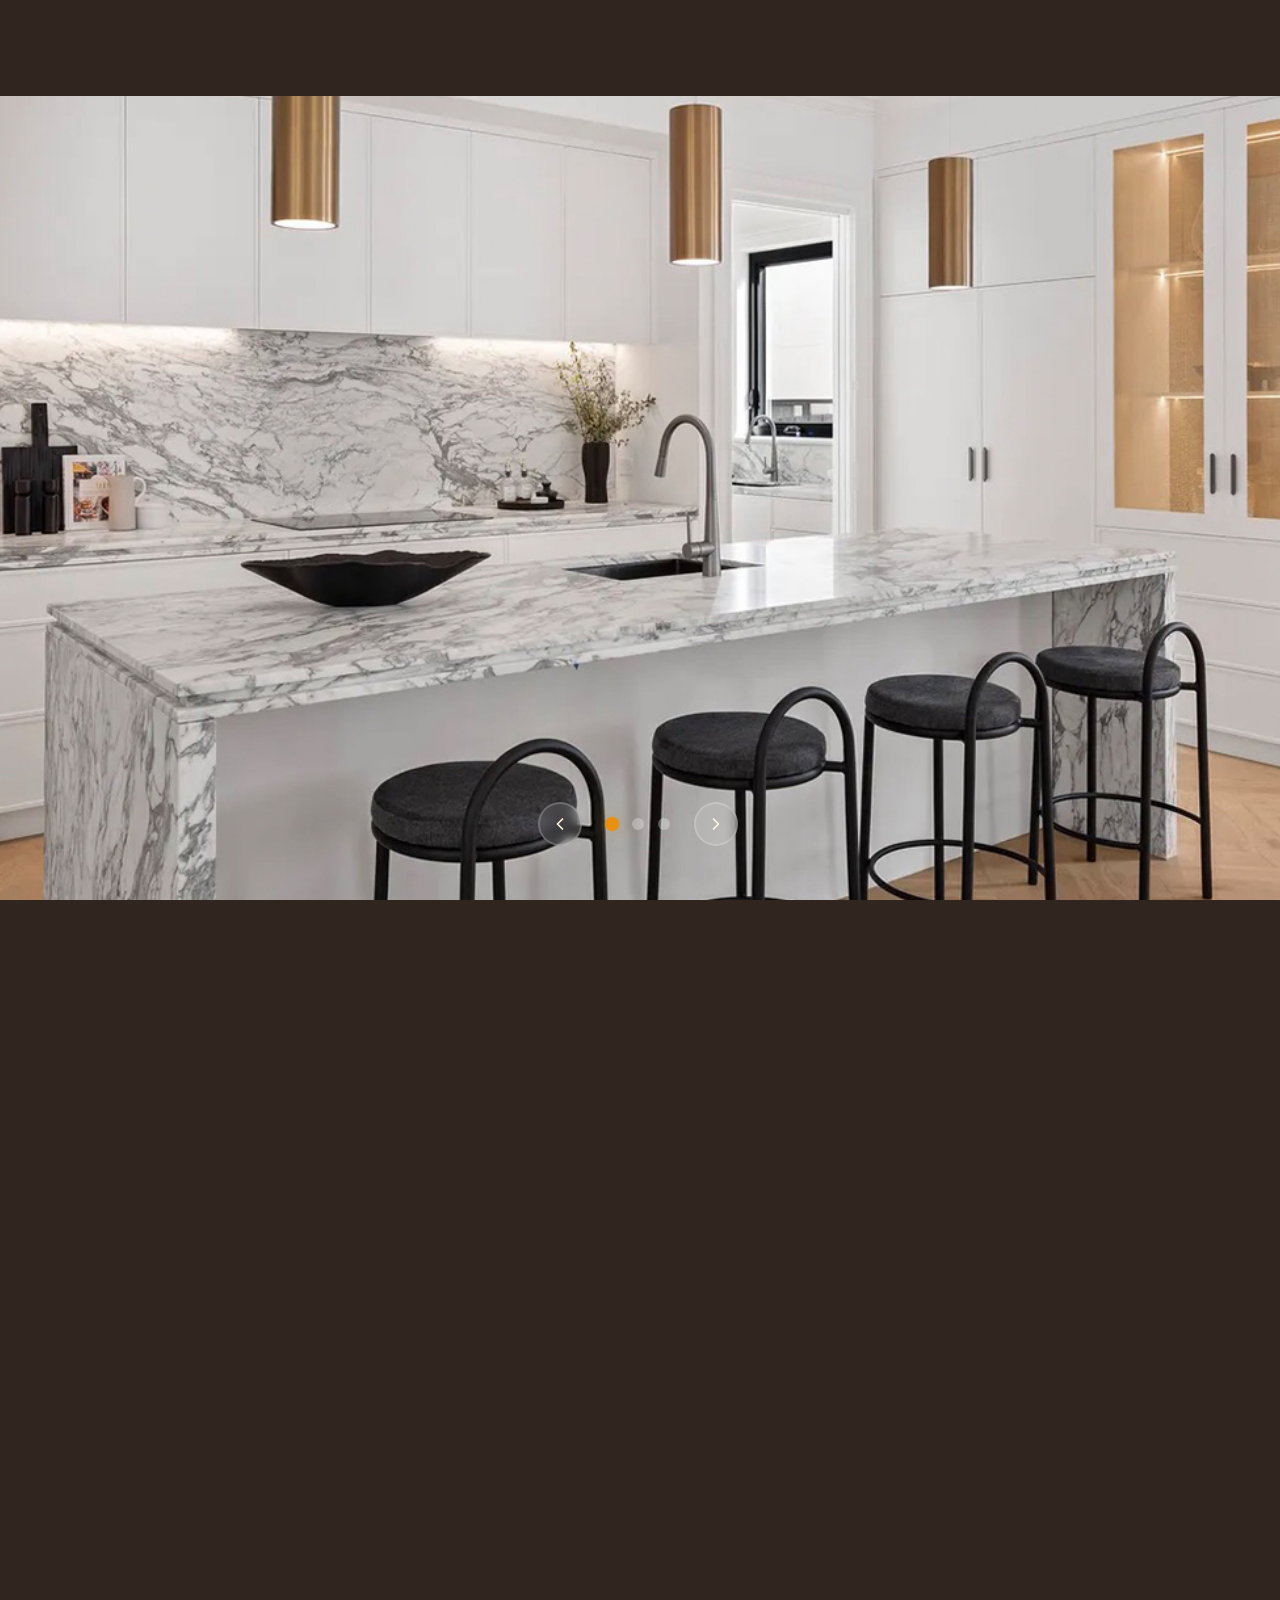
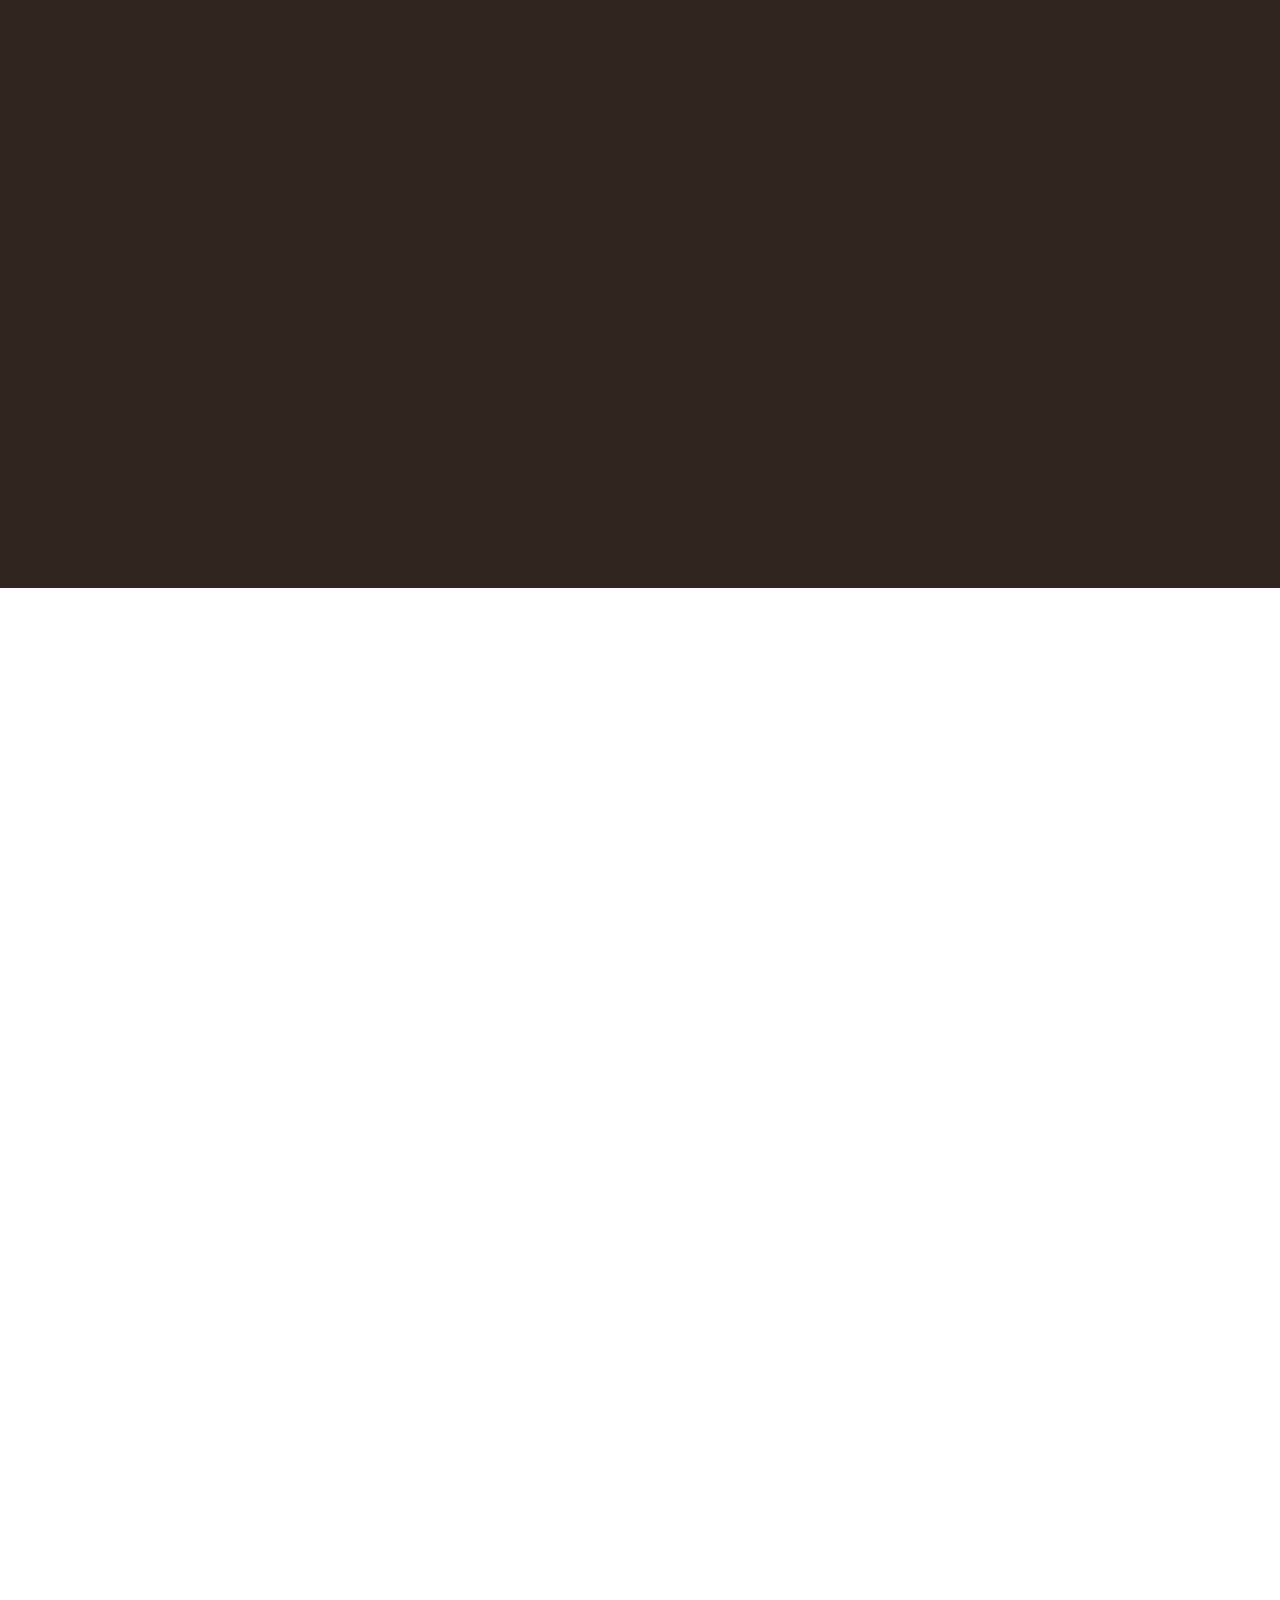
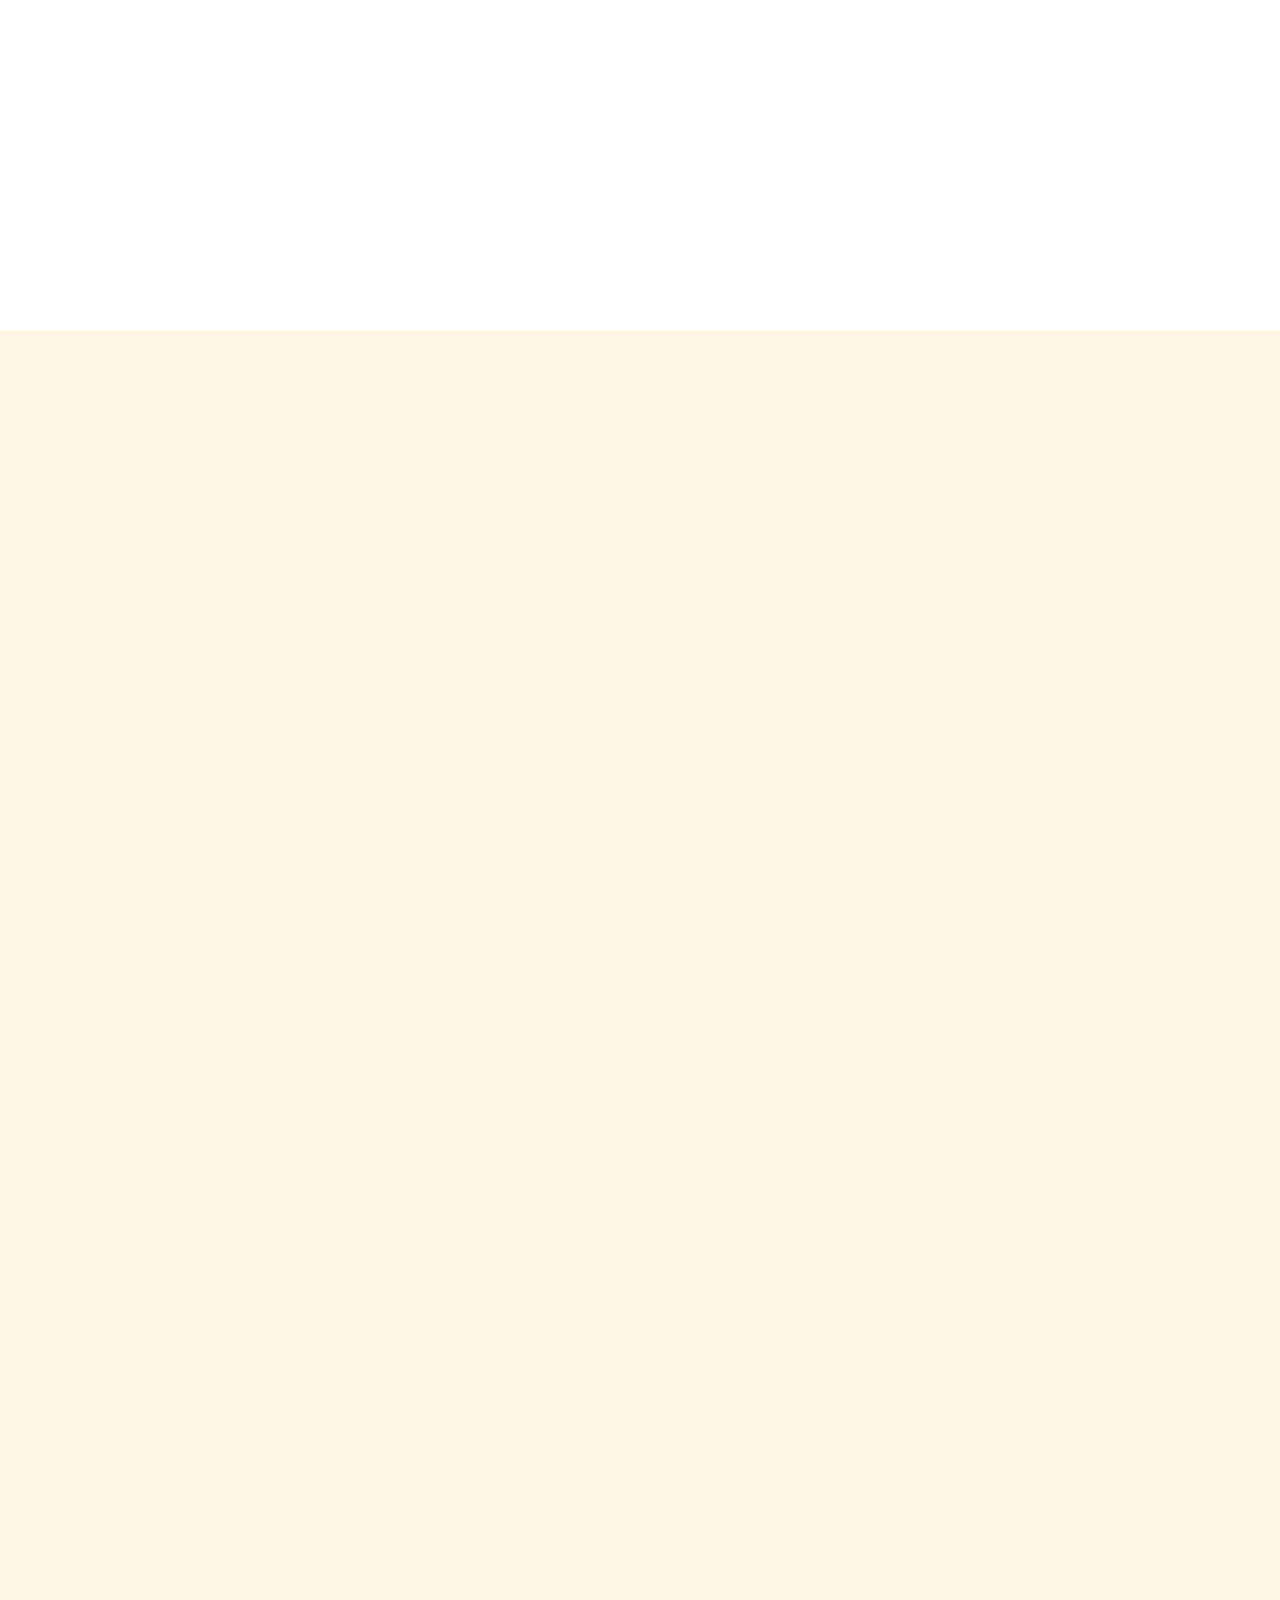
==== index.html @ 23b1eca1 "update" ====
<!DOCTYPE html>
<html lang="en" class="no-js" >
<head>

    <!--- basic page needs
    ================================================== -->
    <meta charset="utf-8">
    <meta name="viewport" content="width=device-width, initial-scale=1">
    <title>Monica</title>

    <script>
        document.documentElement.classList.remove('no-js');
        document.documentElement.classList.add('js');
    </script>

    <!-- CSS
    ================================================== -->
    <link rel="stylesheet" href="css/vendor.css">
    <link rel="stylesheet" href="css/styles.css">

    <!-- favicons
    ================================================== -->
    <link rel="apple-touch-icon" sizes="180x180" href="apple-touch-icon.png">
    <link rel="icon" type="image/png" sizes="32x32" href="favicon-32x32.png">
    <link rel="icon" type="image/png" sizes="16x16" href="favicon-16x16.png">
    <link rel="manifest" href="site.webmanifest">

</head>


<body id="top">

    
    <!-- preloader
    ================================================== -->
    <div id="preloader">
        <div id="loader" class="dots-fade">
            <div></div>
            <div></div>
            <div></div>
        </div>
    </div>


    <!-- page wrap
    ================================================== -->
    <div id="page" class="s-pagewrap ss-home">


        <!-- # site header 
        ================================================== -->
        <header class="s-header">

            <div class="row s-header__inner width-sixteen-col">

                <div class="s-header__block">
                    <div class="s-header__logo">
                        <a class="logo" href="index.html">
                            <img src="images/icons/imags.jpg" alt="Homepage">
                        </a>
                    </div>

                    <a class="s-header__menu-toggle" href="#0"><span>Menu</span></a>
                </div> <!-- end s-header__block -->

                <nav class="s-header__nav">
    
                    <ul class="s-header__menu-links">
                        <li><a href="about.html">WHAT WE DO</a></li>
                        <li><a href="services.html">OUR PROCESS</a></li>
                        <li><a href="blog.html">PROJECTS</a></li>
                        <li><a href="contact.html">ABOUT US</a></li>
                        <li><a href="contact.html">FAQ</a></li>
                        <li><a href="contact.html">CONTACT</a></li>
                    </ul> <!-- s-header__menu-links -->

                    <div class="s-header__contact">
                        <a href="contact.html" class="btn btn--primary s-header__contact-btn">Contact Now</a>                        
                    </div> <!-- s-header__contact -->
    
                </nav> <!-- end s-header__nav -->

            </div> <!-- end s-header__inner -->

        </header> <!-- end s-header -->


        <!-- # site main content
        ================================================== -->
        <section id="content" class="s-content">
<!-- intro - Hero Slider with Background Images
----------------------------------------------- -->
<section id="intro" class="s-intro">

    <div class="hero-slider">

        <!-- Slide 1 -->
        <div class="hero-slide active" style="background-image: url('images/intro-bg.jpg');">
            <div class="hero-slide__overlay"></div>
            <div class="row s-intro__content width-sixteen-col">
                <div class="column lg-12 s-intro__content-inner grid-block">
                    
                    <div class="s-intro__content-text" style="margin-top: 200px;">
                        <div class="s-intro__content-pretitle text-pretitle">Hello, I'm Monica</div>
                        <h1 class="s-intro__content-title" style="margin-top: 0px;color:white">
                            I create marketing <br>
                            strategies for your <br>
                            business that get <br>
                            results.
                        </h1>
                        <div class="s-intro__content-buttons">
                            <a href="#about" class="btn btn--primary smoothscroll">Learn More</a>
                            <a href="contact.html" class="btn btn--stroke">Let's Talk</a>
                        </div>
                    </div> <!-- s-intro__content-text -->

                    <div class="s-intro__scroll-down">
                        <a href="#about" class="smoothscroll">
                            <div class="scroll-icon">
                                <svg xmlns="http://www.w3.org/2000/svg" viewBox="0 0 24 24" width="36" height="36" fill="none" stroke="#ea9010" stroke-width="1" stroke-linecap="round" stroke-linejoin="round"><polyline points="7 13 12 18 17 13"></polyline><line x1="12" y1="18" x2="12" y2="6"></line></svg>
                            </div>
                            <span>Scroll for more</span>
                        </a>
                    </div> <!-- s-intro__scroll-down -->
                    
                </div> <!-- s-intro__content-inner -->
            </div> <!-- s-intro__content -->
        </div> <!-- end hero-slide -->

        <!-- Slide 2 -->
        <div class="hero-slide" style="background-image: url('images/intro-bg-2.jpg');">
            <div class="hero-slide__overlay"></div>
            <div class="row s-intro__content width-sixteen-col">
                <div class="column lg-12 s-intro__content-inner grid-block">
                    
                    <div class="s-intro__content-text" style="margin-top: 200px;">
                        <div class="s-intro__content-pretitle text-pretitle">Digital Marketing</div>
                        <h1 class="s-intro__content-title" style="margin-top: 0px;margin-top: 0px;color:white" >
                            Grow your brand <br>
                            with data-driven <br>
                            marketing <br>
                            strategies.
                        </h1>
                        <div class="s-intro__content-buttons">
                            <a href="services.html" class="btn btn--primary">Our Services</a>
                            <a href="contact.html" class="btn btn--stroke">Get Started</a>
                        </div>
                    </div> <!-- s-intro__content-text -->

                    <div class="s-intro__scroll-down">
                        <a href="#about" class="smoothscroll">
                            <div class="scroll-icon">
                                <svg xmlns="http://www.w3.org/2000/svg" viewBox="0 0 24 24" width="36" height="36" fill="none" stroke="#ea9010" stroke-width="1" stroke-linecap="round" stroke-linejoin="round"><polyline points="7 13 12 18 17 13"></polyline><line x1="12" y1="18" x2="12" y2="6"></line></svg>
                            </div>
                            <span>Scroll for more</span>
                        </a>
                    </div> <!-- s-intro__scroll-down -->
                    
                </div> <!-- s-intro__content-inner -->
            </div> <!-- s-intro__content -->
        </div> <!-- end hero-slide -->

        <!-- Slide 3 -->
        <div class="hero-slide" style="background-image: url('images/intro-bg-3.jpg');">
            <div class="hero-slide__overlay"></div>
            <div class="row s-intro__content width-sixteen-col">
                <div class="column lg-12 s-intro__content-inner grid-block">
                    
                    <div class="s-intro__content-text" style="margin-top: 200px;">
                        <div class="s-intro__content-pretitle text-pretitle" >Content Strategy</div>
                        <h1 class="s-intro__content-title" style="margin-top: 0px;margin-top: 0px;color:white" >
                            Create engaging <br>
                            content that <br>
                            converts and <br>
                            inspires action.
                        </h1>
                        <div class="s-intro__content-buttons">
                            <a href="blog.html" class="btn btn--primary">View Blog</a>
                            <a href="contact.html" class="btn btn--stroke">Contact Me</a>
                        </div>
                    </div> <!-- s-intro__content-text -->

                    <div class="s-intro__scroll-down">
                        <a href="#about" class="smoothscroll">
                            <div class="scroll-icon">
                                <svg xmlns="http://www.w3.org/2000/svg" viewBox="0 0 24 24" width="36" height="36" fill="none" stroke="#ea9010" stroke-width="1" stroke-linecap="round" stroke-linejoin="round"><polyline points="7 13 12 18 17 13"></polyline><line x1="12" y1="18" x2="12" y2="6"></line></svg>
                            </div>
                            <span>Scroll for more</span>
                        </a>
                    </div> <!-- s-intro__scroll-down -->
                    
                </div> <!-- s-intro__content-inner -->
            </div> <!-- s-intro__content -->
        </div> <!-- end hero-slide -->

        <!-- Slider Navigation -->
        <div class="hero-slider__nav">
            <button class="hero-slider__prev" aria-label="Previous slide">
                <svg xmlns="http://www.w3.org/2000/svg" viewBox="0 0 24 24" width="24" height="24" fill="none" stroke="currentColor" stroke-width="2" stroke-linecap="round" stroke-linejoin="round"><polyline points="15 18 9 12 15 6"></polyline></svg>
            </button>
            <div class="hero-slider__dots"></div>
            <button class="hero-slider__next" aria-label="Next slide">
                <svg xmlns="http://www.w3.org/2000/svg" viewBox="0 0 24 24" width="24" height="24" fill="none" stroke="currentColor" stroke-width="2" stroke-linecap="round" stroke-linejoin="round"><polyline points="9 18 15 12 9 6"></polyline></svg>
            </button>
        </div>

    </div> <!-- end hero-slider -->

</section> <!-- end s-intro -->
            <!-- about
            ----------------------------------------------- -->
            <section id="about" class="s-about target-section">

                <div class="row s-about__content width-sixteen-col">
                    <div class="column grid-block grid-section-split">

                        <img src="images/geometric_shape.svg" alt="" class="s-about__content-imgbg">

                        <div class="section-header grid-section-split__header">
                            <div class="text-pretitle">About</div>                           
                            <h2 class="text-display-title">
                            An inspiring headline about yourself.
                            </h2>                           
                        </div> <!-- end section-header -->

                        <div class="s-about__content-main grid-section-split__primary">
                            <p class="attention-getter">
                            Lorem ipsum dolor sit amet consectetur adipisicing elit. 
                            Repellendus iste ipsam quod repellat. Hic tempora ullam aperiam 
                            ipsum optio magni vel inventore voluptatibus nisi maiores laboriosam 
                            fuga iure, velit eligendi ab vero minima? Quae ducimus ab dignissimos 
                            iure, eos consequatur est deleniti cum id aliquid neque.
                            </p>

                            <p class="attention-getter">
                            Autem tenetur commodi maiores. Lorem ipsum dolor sit, amet consectetur adipisicing elit.  
                            Est eligendi fugit, facilis velit reiciendis iure laudantium. Praesentium repellat 
                            corrupti dolor sit sint obcaecati. Modi aut quo molestiae a explicabo maiores necessitatibus 
                            nemo repellendus architecto? Corrupti numquam ullam nostrum, eveniet at doloribus blanditiis 
                            aliquid a est porro aspernatur pariatur culpa soluta nesciunt odio quasi maxime debitis illum.
                            </p>

                            <p class="attention-getter">
                            Lorem ipsum dolor sit amet consectetur adipisicing elit. 
                            Repellendus iste ipsam quod repellat. Hic tempora ullam aperiam 
                            ipsum optio magni vel inventore voluptatibus nisi maiores laboriosam 
                            fuga iure, velit eligendi ab vero minima? Quae ducimus ab dignissimos 
                            iure, eos consequatur est deleniti cum id aliquid neque.
                            </p>
                        </div> <!-- end s-about__content-main -->

                        <div class="s-about__content-btn grid-section-split__bottom">
                            <a href="about.html" class="btn btn--stroke u-fullwidth">More About Me</a>

                            <ul class="s-about__social social-list">
                                <li>
                                    <a href="#0">
                                        <svg xmlns="http://www.w3.org/2000/svg" width="24" height="24" viewBox="0 0 24 24" style="fill:rgba(0, 0, 0, 1);transform:;-ms-filter:"><path d="M20,3H4C3.447,3,3,3.448,3,4v16c0,0.552,0.447,1,1,1h8.615v-6.96h-2.338v-2.725h2.338v-2c0-2.325,1.42-3.592,3.5-3.592 c0.699-0.002,1.399,0.034,2.095,0.107v2.42h-1.435c-1.128,0-1.348,0.538-1.348,1.325v1.735h2.697l-0.35,2.725h-2.348V21H20 c0.553,0,1-0.448,1-1V4C21,3.448,20.553,3,20,3z"></path></svg>
                                        <span class="u-screen-reader-text">Facebook</span>
                                    </a>
                                </li>
                                <li>
                                    <a href="#0">
                                        <svg xmlns="http://www.w3.org/2000/svg" width="24" height="24" viewBox="0 0 24 24" style="fill:rgba(0, 0, 0, 1);transform:;-ms-filter:"><path d="M19.633,7.997c0.013,0.175,0.013,0.349,0.013,0.523c0,5.325-4.053,11.461-11.46,11.461c-2.282,0-4.402-0.661-6.186-1.809 c0.324,0.037,0.636,0.05,0.973,0.05c1.883,0,3.616-0.636,5.001-1.721c-1.771-0.037-3.255-1.197-3.767-2.793 c0.249,0.037,0.499,0.062,0.761,0.062c0.361,0,0.724-0.05,1.061-0.137c-1.847-0.374-3.23-1.995-3.23-3.953v-0.05 c0.537,0.299,1.16,0.486,1.82,0.511C3.534,9.419,2.823,8.184,2.823,6.787c0-0.748,0.199-1.434,0.548-2.032 c1.983,2.443,4.964,4.04,8.306,4.215c-0.062-0.3-0.1-0.611-0.1-0.923c0-2.22,1.796-4.028,4.028-4.028 c1.16,0,2.207,0.486,2.943,1.272c0.91-0.175,1.782-0.512,2.556-0.973c-0.299,0.935-0.936,1.721-1.771,2.22 c0.811-0.088,1.597-0.312,2.319-0.624C21.104,6.712,20.419,7.423,19.633,7.997z"></path></svg>
                                        <span class="u-screen-reader-text">Twitter</span>
                                    </a>
                                </li>
                                <li>
                                    <a href="#0">
                                        <svg xmlns="http://www.w3.org/2000/svg" width="24" height="24" viewBox="0 0 24 24" style="fill:rgba(0, 0, 0, 1);transform:;-ms-filter:"><path d="M11.999,7.377c-2.554,0-4.623,2.07-4.623,4.623c0,2.554,2.069,4.624,4.623,4.624c2.552,0,4.623-2.07,4.623-4.624 C16.622,9.447,14.551,7.377,11.999,7.377L11.999,7.377z M11.999,15.004c-1.659,0-3.004-1.345-3.004-3.003 c0-1.659,1.345-3.003,3.004-3.003s3.002,1.344,3.002,3.003C15.001,13.659,13.658,15.004,11.999,15.004L11.999,15.004z"></path><circle cx="16.806" cy="7.207" r="1.078"></circle><path d="M20.533,6.111c-0.469-1.209-1.424-2.165-2.633-2.632c-0.699-0.263-1.438-0.404-2.186-0.42 c-0.963-0.042-1.268-0.054-3.71-0.054s-2.755,0-3.71,0.054C7.548,3.074,6.809,3.215,6.11,3.479C4.9,3.946,3.945,4.902,3.477,6.111 c-0.263,0.7-0.404,1.438-0.419,2.186c-0.043,0.962-0.056,1.267-0.056,3.71c0,2.442,0,2.753,0.056,3.71 c0.015,0.748,0.156,1.486,0.419,2.187c0.469,1.208,1.424,2.164,2.634,2.632c0.696,0.272,1.435,0.426,2.185,0.45 c0.963,0.042,1.268,0.055,3.71,0.055s2.755,0,3.71-0.055c0.747-0.015,1.486-0.157,2.186-0.419c1.209-0.469,2.164-1.424,2.633-2.633 c0.263-0.7,0.404-1.438,0.419-2.186c0.043-0.962,0.056-1.267,0.056-3.71s0-2.753-0.056-3.71C20.941,7.57,20.801,6.819,20.533,6.111z M19.315,15.643c-0.007,0.576-0.111,1.147-0.311,1.688c-0.305,0.787-0.926,1.409-1.712,1.711c-0.535,0.199-1.099,0.303-1.67,0.311 c-0.95,0.044-1.218,0.055-3.654,0.055c-2.438,0-2.687,0-3.655-0.055c-0.569-0.007-1.135-0.112-1.669-0.311 c-0.789-0.301-1.414-0.923-1.719-1.711c-0.196-0.534-0.302-1.099-0.311-1.669c-0.043-0.95-0.053-1.218-0.053-3.654 c0-2.437,0-2.686,0.053-3.655c0.007-0.576,0.111-1.146,0.311-1.687c0.305-0.789,0.93-1.41,1.719-1.712 c0.534-0.198,1.1-0.303,1.669-0.311c0.951-0.043,1.218-0.055,3.655-0.055c2.437,0,2.687,0,3.654,0.055 c0.571,0.007,1.135,0.112,1.67,0.311c0.786,0.303,1.407,0.925,1.712,1.712c0.196,0.534,0.302,1.099,0.311,1.669 c0.043,0.951,0.054,1.218,0.054,3.655c0,2.436,0,2.698-0.043,3.654H19.315z"></path></svg>
                                        <span class="u-screen-reader-text">Instagram</span>
                                    </a>
                                </li>
                                <li>
                                    <a href="#0">
                                        <svg xmlns="http://www.w3.org/2000/svg" width="24" height="24" viewBox="0 0 24 24" style="fill: rgba(0, 0, 0, 1);transform: ;msFilter:;"><path d="M20.66 6.98a9.932 9.932 0 0 0-3.641-3.64C15.486 2.447 13.813 2 12 2s-3.486.447-5.02 1.34c-1.533.893-2.747 2.107-3.64 3.64S2 10.187 2 12s.446 3.487 1.34 5.02a9.924 9.924 0 0 0 3.641 3.64C8.514 21.553 10.187 22 12 22s3.486-.447 5.02-1.34a9.932 9.932 0 0 0 3.641-3.64C21.554 15.487 22 13.813 22 12s-.446-3.487-1.34-5.02zM12 3.66c2 0 3.772.64 5.32 1.919-.92 1.174-2.286 2.14-4.1 2.9-1.002-1.813-2.088-3.327-3.261-4.54A7.715 7.715 0 0 1 12 3.66zM5.51 6.8a8.116 8.116 0 0 1 2.711-2.22c1.212 1.201 2.325 2.7 3.34 4.5-2 .6-4.114.9-6.341.9-.573 0-1.006-.013-1.3-.04A8.549 8.549 0 0 1 5.51 6.8zM3.66 12c0-.054.003-.12.01-.2.007-.08.01-.146.01-.2.254.014.641.02 1.161.02 2.666 0 5.146-.367 7.439-1.1.187.373.381.793.58 1.26-1.32.293-2.674 1.006-4.061 2.14S6.4 16.247 5.76 17.5c-1.4-1.587-2.1-3.42-2.1-5.5zM12 20.34c-1.894 0-3.594-.587-5.101-1.759.601-1.187 1.524-2.322 2.771-3.401 1.246-1.08 2.483-1.753 3.71-2.02a29.441 29.441 0 0 1 1.56 6.62 8.166 8.166 0 0 1-2.94.56zm7.08-3.96a8.351 8.351 0 0 1-2.58 2.621c-.24-2.08-.7-4.107-1.379-6.081.932-.066 1.765-.1 2.5-.1.799 0 1.686.034 2.659.1a8.098 8.098 0 0 1-1.2 3.46zm-1.24-5c-1.16 0-2.233.047-3.22.14a27.053 27.053 0 0 0-.68-1.62c2.066-.906 3.532-2.006 4.399-3.3 1.2 1.414 1.854 3.027 1.96 4.84-.812-.04-1.632-.06-2.459-.06z"></path></svg>
                                        <span class="u-screen-reader-text">Dribbble</span>
                                    </a>
                                </li>
                            </ul> <!-- end s-footer__social -->
                        </div> <!-- end s-about__content-btn -->
                    
                    </div> <!-- content-inner -->
                </div>
                
            </section> <!-- end s-about -->

            <!-- expertise
            ----------------------------------------------- -->
            <section id="expertise" class="s-expertise">

                <div class="row s-expertise__content width-sixteen-col">
                    <div class="column xl-12 grid-block grid-section-split">

                        <div class="section-header grid-section-split__header">
                            <div class="text-pretitle">Expertise</div>                           
                            <h2 class="text-display-title">
                            My key areas of expertise.
                            </h2>     
                            
                            <p class="lead">
                            Lorem ipsum dolor sit amet consectetur adipisicing elit. Laborum suscipit debitis quam dignissimos veritatis atque pariatur magnam obcaecati fugit reprehenderit vel numquam facere esse est deserunt, perferendis commodi voluptatem similique.
                            </p>
                        </div> <!-- end section-header -->

                        <div class="s-expertise__content-main grid-section-split__primary">

                            <div class="grid-list-items list-items show-ctr">
                                <div class="grid-list-items__item list-items__item">
                                    <div class="grid-list-items__title list-items__item-header">
                                        <h3 class="list-items__item-title">Digital Marketing</h3>
                                    </div>
                                    <div class="grid-list-items__text list-items__item-text">
                                        <p>
                                        Quibusdam quis autem voluptatibus earum vel ex error ea magni. Rerum quam quos. Aut asperiores 
                                        sit mollitia. Rem neque et voluptatem eos quia sed eligendi et. Eaque velit eligendi ut 
                                        magnam. Cumque ducimus laborum doloribus facere maxime vel earum quidem enim suscipit.
                                        </p>
                                    </div>
                                </div> <!-- list-item -->
                                <div class="grid-list-items__item list-items__item">
                                    <div class="grid-list-items__title list-items__item-header">
                                        <h3 class="list-items__item-title">Project Management</h3>
                                    </div>
                                    <div class="grid-list-items__text list-items__item-text">
                                        <p>
                                        Rerum quam quos. Quibusdam quis autem voluptatibus earum vel ex error ea magni. Aut asperiores 
                                        sit mollitia. Rem neque et voluptatem eos quia sed eligendi et. Eaque velit eligendi ut 
                                        magnam. Cumque ducimus laborum doloribus facere maxime vel earum quidem enim suscipit.
                                        </p>
                                    </div>
                                </div> <!-- list-expertise__item -->
                                <div class="grid-list-items__item list-items__item">
                                    <div class="grid-list-items__title list-items__item-header">
                                        <h3 class="list-items__item-title">Content Marketing</h3>
                                    </div>
                                    <div class="grid-list-items__text list-items__item-text">
                                        <p>
                                        Eaque velit eligend. iQuibusdam quis autem voluptatibus earum vel ex error ea magni. 
                                        Rerum quam quos. Aut asperiores sit mollitia. Rem neque et voluptatem eos quia sed eligendi et. 
                                        Eaque velit eligendi ut magnam. Cumque ducimus laborum doloribus facere maxime vel earum quidem enim suscipit.
                                        </p>
                                    </div>
                                </div> <!-- list-expertise__item -->
                                <div class="grid-list-items__item list-items__item">
                                    <div class="grid-list-items__title list-items__item-header">
                                        <h3 class="list-items__item-title">Research & Discovery</h3>
                                    </div>
                                    <div class="grid-list-items__text list-items__item-text">
                                        <p>
                                        Quibusdam quis autem voluptatibus earum vel ex error ea magni. Rerum quam quos. Aut asperiores 
                                        sit mollitia. Rem neque et voluptatem eos quia sed eligendi et. Eaque velit eligendi ut 
                                        magnam. Cumque ducimus laborum doloribus facere maxime vel earum quidem enim suscipit.
                                        </p>
                                    </div>
                                </div> <!-- list-expertise__item -->

                            </div> <!-- grid-list-items -->
                        </div> <!-- end s-expertise__content-main -->

                        <div class="s-expertise__content-btn grid-section-split__bottom">
                            <a href="services.html" class="btn btn--stroke u-fullwidth">View All Services</a>
                        </div> <!-- end s-about__content-btn -->

                    </div> <!-- end grid-block-->
                </div> <!-- end s-expertise__content -->

            </section> <!-- end s-expertise -->

            <!-- clients
            ----------------------------------------------- -->
            <section id="clients" class="s-clients">          

                <div class="row s-clients__content-block width-sixteen-col">
                    <div class="column xl-12 grid-block grid-section-split">
                    
                        <div class="section-header grid-section-split__header">
                            <div class="text-pretitle">Clients</div>                           
                            <h2 class="text-display-title">
                            I have had the privilege of working with these incredible brands.
                            </h2>       
                        </div> <!-- end section-header -->
                    
                        <div class="grid-section-split__primary">
                            <p class="lead">
                            Quibusdam quis autem voluptatibus earum vel ex error ea. Lorem ipsum dolor sit amet consectetur 
                            adipisicing elit. Laborum suscipit debitis quam dignissimos veritatis atque pariatur magnam 
                            obcaecati fugit reprehenderit vel numquam facere esse est deserunt, perferendis commodi voluptatem similique.
                            </p>   

                            <p>
                            Lorem ipsum dolor sit amet consectetur adipisicing elit. Porro, numquam molestiae vel quaerat quas 
                            facilis voluptates rerum aspernatur quam voluptatem ea, vitae illo, omnis minus vero minima maiores 
                            quia nihil incidunt provident debitis ab qui quasi. Iure unde numquam in nulla praesentium nesciunt 
                            dolore exercitationem, odit expedita minima quisquam ullam ex. Aut perferendis vel consectetur modi esse.
                            Temporibus reprehenderit alias magni atque repellat aspernatur voluptates, accusantium pariatur libero ad 
                            nesciunt illum labore facere. Earum iure consequatur cumque omnis maiores optio.
                            </p>
                        </div> <!-- end grid-section-split__primary -->
                    
                    </div> <!-- end column -->
                </div> <!-- end row -->

                <div class="row s-clients__content-block width-sixteen-col">
                    <div class="column xl-12">
                    
                        <div class="clients-list">                            
                            <div class="clients-list__item">
                                <a href="#0">
                                    <img src="images/clients/flash.svg" alt="">
                                </a>
                            </div>
                            <div class="clients-list__item">
                                <a href="#0">
                                    <img src="images/clients/rise.svg" alt="">
                                </a>
                            </div>
                            <div class="clients-list__item">
                                <a href="#0">
                                    <img src="images/clients/cactus.svg" alt="">
                                </a>
                            </div>
                            <div class="clients-list__item">
                                <a href="#0">
                                    <img src="images/clients/pinpoint.svg" alt="">
                                </a>
                            </div>
                            <div class="clients-list__item">
                                <a href="#0">
                                    <img src="images/clients/proline.svg" alt="">
                                </a>
                            </div>
                            <div class="clients-list__item">
                                <a href="#0">
                                    <img src="images/clients/vision.svg" alt="">
                                </a>
                            </div>
                            <div class="column clients-list__item">
                                <a href="#0">
                                    <img src="images/clients/volume.svg" alt="">
                                </a>
                            </div>
                            <div class="column clients-list__item">
                                <a href="#0">
                                    <img src="images/clients/hitech.svg" alt="">
                                </a>
                            </div><div class="clients-list__item">
                                <a href="#0">
                                    <img src="images/clients/terra.svg" alt="">
                                </a>
                            </div>
                            <div class="clients-list__item">
                                <a href="#0">
                                    <img src="images/clients/chain.svg" alt="">
                                </a>
                            </div>
                        </div> <!-- end clients-list -->

                    </div> <!-- end column -->
                </div> <!-- end row -->
                                
                <div class="row s-clients__content-block width-sixteen-col">
                    <div class="column xl-12 testimonials">
                    
                        <div class="swiper-container testimonials__slider home-slider">

                            <div class="swiper-wrapper">
                                <div class="testimonials__slide swiper-slide">
                                    <p>
                                    Molestiae incidunt consequatur quis ipsa autem nam sit enim magni. Voluptas tempore rem. 
                                    Explicabo a quaerat sint autem dolore ducimus ut consequatur neque. Nisi dolores quaerat fuga rem nihil nostrum.
                                    Laudantium quia consequatur molestias.
                                    </p>
                                    <div class="testimonials__author">
                                        <img src="images/avatars/user-01.jpg" alt="Author image" class="testimonials__avatar">
                                        <cite class="testimonials__cite">
                                            <strong>John Rockefeller</strong>
                                            <span>Standard Oil Co.</span>
                                        </cite>
                                    </div>
                                </div>
                                <div class="testimonials__slide swiper-slide">
                                    <p>
                                    Nisi dolores quaerat fuga rem nihil nostrum. Molestiae incidunt consequatur quis ipsa autem nam sit enim magni. 
                                    Voluptas tempore rem. Laudantium quia consequatur molestias.
                                    Explicabo a quaerat sint autem dolore ducimus ut consequatur neque.
                                    </p>
                                    <div class="testimonials__author">
                                        <img src="images/avatars/user-04.jpg" alt="Author image" class="testimonials__avatar">
                                        <cite class="testimonials__cite">
                                            <strong>Andrew Carnegie</strong>
                                            <span>Carnegie Steel Co.</span>
                                        </cite>
                                    </div>
                                </div>
                                <div class="testimonials__slide swiper-slide">
                                    <p>
                                    Voluptas tempore rem. Molestiae incidunt consequatur quis ipsa autem nam sit enim magni.  
                                    Explicabo a quaerat sint autem dolore ducimus ut consequatur neque. 
                                    Nisi dolores quaerat fuga rem nihil nostrum. Laudantium quia consequatur molestias.
                                    </p>
                                    <div class="testimonials__author">
                                        <img src="images/avatars/user-06.jpg" alt="Author image" class="testimonials__avatar">
                                        <cite class="testimonials__cite">
                                            <strong>Henry Ford</strong>
                                            <span>Ford Motor Co.</span>
                                        </cite>
                                    </div>
                                </div>
                                <div class="testimonials__slide swiper-slide">
                                    <p>
                                    Molestiae incidunt consequatur quis ipsa autem nam sit enim magni. Voluptas tempore rem. 
                                    Explicabo a quaerat sint autem dolore ducimus ut consequatur neque. Nisi dolores quaerat fuga rem nihil nostrum.
                                    Laudantium quia consequatur molestias.
                                    </p>
                                    <div class="testimonials__author">
                                        <img src="images/avatars/user-02.jpg" alt="Author image" class="testimonials__avatar">
                                        <cite class="testimonials__cite">
                                            <strong>John Morgan</strong>
                                            <span>JP Morgan & Co.</span>
                                        </cite>
                                    </div>
                                </div> 
                            </div> <!-- end swiper-wrapper --> 

                            <div class="swiper-pagination"></div>

                        </div> <!--end testimonials__slider -->                    
                    
                    </div> <!-- end column -->
                </div> <!-- end row -->


            </section> <!-- end s-clients -->            

        </section> <!-- s-content-->

        <!-- # cta
        ================================================== -->
        <section id="cta" class="s-cta">

            <div class="row row-x-center text-center">
                <div class="column xl-8 lg-12">

                    <div class="s-cta__content">
                        <h2 class="text-display-title">
                        Get started with a consultation today.
                        </h2>
                        <p class="lead">
                        Lorem ipsum dolor sit, amet consectetur adipisicing elit. Quis rem, esse doloribus sint eaque at debitis enim vitae minus expedita ratione dignissimos sit nostrum optio sequi. Ipsa at beatae quam.
                        </p>

                        <a href="contact.html" class="btn btn--primary">Contact Now</a>
                    </div>

                </div>
            </div>

        </section> <!-- end s-cta -->

        <!-- # journal
        ================================================== -->
        <section id="journal" class="s-journal">

            <div class="row s-journal__content width-sixteen-col">
                <div class="column xl-12 grid-block">

                    <div class="grid-full section-header text-center">
                        <div class="text-pretitle">Recent Articles</div>                           
                        <h2 class="text-display-title">
                        Latest articles from my blog.
                        </h2>  
                    </div> <!-- end section-header --> 

                    <div class="grid-full s-journal__content-main grid-list-items">

                        <div class="grid-list-items__item blog-card">
                            <div class="blog-card__header">
                                <div class="blog-card__cat-links">
                                    <a href="https://www.dreamhost.com/r.cgi?287326">Sponsored</a>
                                </div>
                                <h3 class="blog-card__title"><a href="https://www.dreamhost.com/r.cgi?287326">Need Web Hosting for Your Websites?</a></h3>
                            </div>
                            <div class="blog-card__text">
                                <p>
                                Need hosting for your website? We would highly recommend <a href="https://www.dreamhost.com/r.cgi?287326">DreamHost</a>.
                                Enjoy 100% in-house support, guaranteed performance and uptime, 1-click installs, and a super-intuitive control 
                                panel to make managing your websites and projects easy. <a href="https://www.dreamhost.com/r.cgi?287326">Sign up</a> now to get started.
                                </p>
                            </div>
                        </div> <!-- end blog-card -->
                        <div class="grid-list-items__item blog-card">
                            <div class="blog-card__header">
                                <div class="blog-card__cat-links">
                                    <a href="blog.html">Productivity</a>
                                </div>
                                <h3 class="blog-card__title"><a href="single.html">5 Marketing Productivity Apps for Your Team</a></h3>
                            </div>
                            <div class="blog-card__text">
                                <p>
                                Rerum quam quos. Quibusdam quis autem voluptatibus earum vel ex error ea magni. Aut asperiores 
                                sit mollitia. Rem neque et voluptatem eos quia sed eligendi et. Eaque velit eligendi ut 
                                magnam. Cumque ducimus laborum doloribus facere maxime vel earum quidem enim suscipit.
                                </p>
                            </div>
                        </div> <!-- end blog-card -->
                        <div class="grid-list-items__item blog-card">
                            <div class="blog-card__header">
                                <div class="blog-card__cat-links">
                                    <a href="blog.html">SEO</a>
                                </div>
                                <h3 class="blog-card__title"><a href="single.html">7 SEO Factors to Consider for Better Website Ranking</a></h3>
                            </div>
                            <div class="blog-card__text">
                                <p>
                                Quibusdam quis autem voluptatibus earum vel ex error ea magni. Rerum quam quos. Aut asperiores 
                                sit mollitia. Rem neque et voluptatem eos quia sed eligendi et. Eaque velit eligendi ut 
                                magnam. Cumque ducimus laborum doloribus facere maxime vel earum quidem enim suscipit.
                                </p>
                            </div>
                        </div> <!-- end blog card -->
                        <div class="grid-list-items__item blog-card">
                            <div class="blog-card__header">
                                <div class="blog-card__cat-links">
                                    <a href="blog.html">Productivity</a>
                                </div>
                                <h3 class="blog-card__title"><a href="single.html">5 Effective Web Design Principles</a></h3>
                            </div>
                            <div class="blog-card__text">
                                <p>
                                Lorem ipsum dolor sit amet consectetur, adipisicing elit. Rerum ullam et laborum aperiam. 
                                Dignissimos quae voluptatibus ullam esse sapiente fugiat, rerum labore cupiditate obcaecati 
                                dolore necessitatibus id magni rem officia dolor nam sit laudantium. Quo eaque eveniet quibusdam unde. 
                                </p>
                            </div>
                        </div> <!-- end blog-card -->

                    </div> <!-- end grid-list-items -->

                </div> <!-- end grid-block-->
            </div> <!-- end s-journal__content -->

        </section> <!-- end s-journal -->


        <!-- # footer 
        ================================================== -->
        <footer class="s-footer">
            <div class="row s-footer__content">
                <div class="column xl-6 lg-6 md-12 s-footer__block s-footer__about">                    
                    <h3>About Monica</h3>
                    <p>
                    Lorem ipsum dolor sit amet consectetur adipisicing elit. Voluptas illum quasi facere libero, 
                    fugiat laboriosam possimus reprehenderit eveniet vero voluptatum fugit ad quis veritatis suscipit beatae 
                    incidunt perferendis tempore earum hic repellendus quisquam recusandae ipsa id esse. Nobis, aut deleniti.
                    Lorem ipsum dolor sit amet consectetur, adipisicing elit. Facere ratione dignissimos.
                    </p>               
                </div>                
                <div class="column xl-3 lg-6 md-12 s-footer__block s-footer__site-links">
                    <h3>Site Links</h3>
                    <ul class="link-list">
                        <li><a href="index.html">Home</a></li>
                        <li><a href="services.html">Services</a></li>
                        <li><a href="blog.html">Journal</a></li>
                        <li><a href="about.html">About</a></li>
                        <li><a href="contact.html">Contact</a></li>
                        <li><a href="https://www.dreamhost.com/r.cgi?287326">DreamHost</a></li>
                    </ul>
                </div>
                <div class="column xl-3 lg-6 md-12 tab-12 s-footer__block s-footer__newsletter">
                    <h3>Newsletter</h3>

                    <p>
                    Lorem ipsum dolor sit amet consectetur, adipisicing elit. Facere ratione dignissimos.
                    </p>

                    <div class="subscribe-form">
                        <form id="mc-form" class="mc-form">
                            <input type="email" name="EMAIL" id="mce-EMAIL" class="u-fullwidth text-center" placeholder="Your Email Address" title="The domain portion of the email address is invalid (the portion after the @)." pattern="^([^\x00-\x20\x22\x28\x29\x2c\x2e\x3a-\x3c\x3e\x40\x5b-\x5d\x7f-\xff]+|\x22([^\x0d\x22\x5c\x80-\xff]|\x5c[\x00-\x7f])*\x22)(\x2e([^\x00-\x20\x22\x28\x29\x2c\x2e\x3a-\x3c\x3e\x40\x5b-\x5d\x7f-\xff]+|\x22([^\x0d\x22\x5c\x80-\xff]|\x5c[\x00-\x7f])*\x22))*\x40([^\x00-\x20\x22\x28\x29\x2c\x2e\x3a-\x3c\x3e\x40\x5b-\x5d\x7f-\xff]+|\x5b([^\x0d\x5b-\x5d\x80-\xff]|\x5c[\x00-\x7f])*\x5d)(\x2e([^\x00-\x20\x22\x28\x29\x2c\x2e\x3a-\x3c\x3e\x40\x5b-\x5d\x7f-\xff]+|\x5b([^\x0d\x5b-\x5d\x80-\xff]|\x5c[\x00-\x7f])*\x5d))*(\.\w{2,})+$" required>
                            <input type="submit" name="subscribe" value="Subscribe" class="btn btn--primary btn--small u-fullwidth">
                            <!-- <div style="position: absolute; left: -5000px;" aria-hidden="true"><input type="text" name="b_cdb7b577e41181934ed6a6a44_9a91cfe7b3" tabindex="-1" value=""></div> -->
                            <div class="mc-status"></div>
                        </form>
                    </div>
                </div>
            </div>    
            
            <div class="row s-footer__bottom">
                <div class="column xl-6 lg-12">
                    <ul class="s-footer__social social-list">
                        <li>
                            <a href="#0">
                                <svg xmlns="http://www.w3.org/2000/svg" width="24" height="24" viewBox="0 0 24 24" style="fill:rgba(0, 0, 0, 1);transform:;-ms-filter:"><path d="M20,3H4C3.447,3,3,3.448,3,4v16c0,0.552,0.447,1,1,1h8.615v-6.96h-2.338v-2.725h2.338v-2c0-2.325,1.42-3.592,3.5-3.592 c0.699-0.002,1.399,0.034,2.095,0.107v2.42h-1.435c-1.128,0-1.348,0.538-1.348,1.325v1.735h2.697l-0.35,2.725h-2.348V21H20 c0.553,0,1-0.448,1-1V4C21,3.448,20.553,3,20,3z"></path></svg>
                                <span class="u-screen-reader-text">Facebook</span>
                            </a>
                        </li>
                        <li>
                            <a href="#0">
                                <svg xmlns="http://www.w3.org/2000/svg" width="24" height="24" viewBox="0 0 24 24" style="fill:rgba(0, 0, 0, 1);transform:;-ms-filter:"><path d="M19.633,7.997c0.013,0.175,0.013,0.349,0.013,0.523c0,5.325-4.053,11.461-11.46,11.461c-2.282,0-4.402-0.661-6.186-1.809 c0.324,0.037,0.636,0.05,0.973,0.05c1.883,0,3.616-0.636,5.001-1.721c-1.771-0.037-3.255-1.197-3.767-2.793 c0.249,0.037,0.499,0.062,0.761,0.062c0.361,0,0.724-0.05,1.061-0.137c-1.847-0.374-3.23-1.995-3.23-3.953v-0.05 c0.537,0.299,1.16,0.486,1.82,0.511C3.534,9.419,2.823,8.184,2.823,6.787c0-0.748,0.199-1.434,0.548-2.032 c1.983,2.443,4.964,4.04,8.306,4.215c-0.062-0.3-0.1-0.611-0.1-0.923c0-2.22,1.796-4.028,4.028-4.028 c1.16,0,2.207,0.486,2.943,1.272c0.91-0.175,1.782-0.512,2.556-0.973c-0.299,0.935-0.936,1.721-1.771,2.22 c0.811-0.088,1.597-0.312,2.319-0.624C21.104,6.712,20.419,7.423,19.633,7.997z"></path></svg>
                                <span class="u-screen-reader-text">Twitter</span>
                            </a>
                        </li>
                        <li>
                            <a href="#0">
                                <svg xmlns="http://www.w3.org/2000/svg" width="24" height="24" viewBox="0 0 24 24" style="fill:rgba(0, 0, 0, 1);transform:;-ms-filter:"><path d="M11.999,7.377c-2.554,0-4.623,2.07-4.623,4.623c0,2.554,2.069,4.624,4.623,4.624c2.552,0,4.623-2.07,4.623-4.624 C16.622,9.447,14.551,7.377,11.999,7.377L11.999,7.377z M11.999,15.004c-1.659,0-3.004-1.345-3.004-3.003 c0-1.659,1.345-3.003,3.004-3.003s3.002,1.344,3.002,3.003C15.001,13.659,13.658,15.004,11.999,15.004L11.999,15.004z"></path><circle cx="16.806" cy="7.207" r="1.078"></circle><path d="M20.533,6.111c-0.469-1.209-1.424-2.165-2.633-2.632c-0.699-0.263-1.438-0.404-2.186-0.42 c-0.963-0.042-1.268-0.054-3.71-0.054s-2.755,0-3.71,0.054C7.548,3.074,6.809,3.215,6.11,3.479C4.9,3.946,3.945,4.902,3.477,6.111 c-0.263,0.7-0.404,1.438-0.419,2.186c-0.043,0.962-0.056,1.267-0.056,3.71c0,2.442,0,2.753,0.056,3.71 c0.015,0.748,0.156,1.486,0.419,2.187c0.469,1.208,1.424,2.164,2.634,2.632c0.696,0.272,1.435,0.426,2.185,0.45 c0.963,0.042,1.268,0.055,3.71,0.055s2.755,0,3.71-0.055c0.747-0.015,1.486-0.157,2.186-0.419c1.209-0.469,2.164-1.424,2.633-2.633 c0.263-0.7,0.404-1.438,0.419-2.186c0.043-0.962,0.056-1.267,0.056-3.71s0-2.753-0.056-3.71C20.941,7.57,20.801,6.819,20.533,6.111z M19.315,15.643c-0.007,0.576-0.111,1.147-0.311,1.688c-0.305,0.787-0.926,1.409-1.712,1.711c-0.535,0.199-1.099,0.303-1.67,0.311 c-0.95,0.044-1.218,0.055-3.654,0.055c-2.438,0-2.687,0-3.655-0.055c-0.569-0.007-1.135-0.112-1.669-0.311 c-0.789-0.301-1.414-0.923-1.719-1.711c-0.196-0.534-0.302-1.099-0.311-1.669c-0.043-0.95-0.053-1.218-0.053-3.654 c0-2.437,0-2.686,0.053-3.655c0.007-0.576,0.111-1.146,0.311-1.687c0.305-0.789,0.93-1.41,1.719-1.712 c0.534-0.198,1.1-0.303,1.669-0.311c0.951-0.043,1.218-0.055,3.655-0.055c2.437,0,2.687,0,3.654,0.055 c0.571,0.007,1.135,0.112,1.67,0.311c0.786,0.303,1.407,0.925,1.712,1.712c0.196,0.534,0.302,1.099,0.311,1.669 c0.043,0.951,0.054,1.218,0.054,3.655c0,2.436,0,2.698-0.043,3.654H19.315z"></path></svg>
                                <span class="u-screen-reader-text">Instagram</span>
                            </a>
                        </li>
                        <li>
                            <a href="#0">
                                <svg xmlns="http://www.w3.org/2000/svg" width="24" height="24" viewBox="0 0 24 24" style="fill: rgba(0, 0, 0, 1);transform: ;msFilter:;"><path d="M20.66 6.98a9.932 9.932 0 0 0-3.641-3.64C15.486 2.447 13.813 2 12 2s-3.486.447-5.02 1.34c-1.533.893-2.747 2.107-3.64 3.64S2 10.187 2 12s.446 3.487 1.34 5.02a9.924 9.924 0 0 0 3.641 3.64C8.514 21.553 10.187 22 12 22s3.486-.447 5.02-1.34a9.932 9.932 0 0 0 3.641-3.64C21.554 15.487 22 13.813 22 12s-.446-3.487-1.34-5.02zM12 3.66c2 0 3.772.64 5.32 1.919-.92 1.174-2.286 2.14-4.1 2.9-1.002-1.813-2.088-3.327-3.261-4.54A7.715 7.715 0 0 1 12 3.66zM5.51 6.8a8.116 8.116 0 0 1 2.711-2.22c1.212 1.201 2.325 2.7 3.34 4.5-2 .6-4.114.9-6.341.9-.573 0-1.006-.013-1.3-.04A8.549 8.549 0 0 1 5.51 6.8zM3.66 12c0-.054.003-.12.01-.2.007-.08.01-.146.01-.2.254.014.641.02 1.161.02 2.666 0 5.146-.367 7.439-1.1.187.373.381.793.58 1.26-1.32.293-2.674 1.006-4.061 2.14S6.4 16.247 5.76 17.5c-1.4-1.587-2.1-3.42-2.1-5.5zM12 20.34c-1.894 0-3.594-.587-5.101-1.759.601-1.187 1.524-2.322 2.771-3.401 1.246-1.08 2.483-1.753 3.71-2.02a29.441 29.441 0 0 1 1.56 6.62 8.166 8.166 0 0 1-2.94.56zm7.08-3.96a8.351 8.351 0 0 1-2.58 2.621c-.24-2.08-.7-4.107-1.379-6.081.932-.066 1.765-.1 2.5-.1.799 0 1.686.034 2.659.1a8.098 8.098 0 0 1-1.2 3.46zm-1.24-5c-1.16 0-2.233.047-3.22.14a27.053 27.053 0 0 0-.68-1.62c2.066-.906 3.532-2.006 4.399-3.3 1.2 1.414 1.854 3.027 1.96 4.84-.812-.04-1.632-.06-2.459-.06z"></path></svg>
                                <span class="u-screen-reader-text">Dribbble</span>
                            </a>
                        </li>
                    </ul> <!-- end s-footer__social -->
                </div>
                <div class="column xl-6 lg-12">
                    <p class="ss-copyright">
                        <span>© Copyright Monica 2022</span> 
                        <span>Design by <a href="https://www.styleshout.com/">StyleShout</a> Distribution By <a href="https://themewagon.com">ThemeWagon</a></span>
                    </p>
                </div>

                <div class="ss-go-top">
                    <a class="smoothscroll" title="Back to Top" href="#top">
                        <svg xmlns="http://www.w3.org/2000/svg" viewBox="0 0 24 24" width="36" height="36" fill="none" stroke="#ffffff" stroke-width="1" stroke-linecap="round" stroke-linejoin="round">&lt;!--!  Atomicons Free 1.00 by @atisalab License - https://atomicons.com/license/ (Icons: CC BY 4.0) Copyright 2021 Atomicons --&gt;<polyline points="17 11 12 6 7 11"></polyline><line x1="12" y1="18" x2="12" y2="6"></line></svg>
                    </a>
                </div> <!-- end ss-go-top -->
            </div>
            
        </footer> <!-- end s-footer -->

    </div> <!-- end page-wrap -->

    <!-- Java Script
    ================================================== -->
    <script src="js/plugins.js"></script>
    <script src="js/main.js"></script>

</body>
</html>
---- css/styles.css ----
@charset "UTF-8";

/* ------------------------------------------------------------------- 
 * ## fonts 
 * ------------------------------------------------------------------- */
@import url("https://fonts.googleapis.com/css2?family=DM+Serif+Display&family=Roboto+Flex:opsz,wght@8..144,300;8..144,400;8..144,500;8..144,600&display=swap");
/* ===================================================================
 * # SMOOTH SCROLLING
 * =================================================================== */

/* Smooth scrolling for the entire page */
html {
    scroll-behavior: smooth;
}

/* Optional: Slow scroll for specific sections */
.smooth-scroll {
    scroll-behavior: smooth;
}

/* Prevent scroll jank */
* {
    -webkit-overflow-scrolling: touch;
}

/* Touch device optimizations */
@media (hover: none) and (pointer: coarse) {
    /* Better touch scrolling */
    .s-pagewrap {
        -webkit-overflow-scrolling: touch;
        overscroll-behavior: contain;
    }
}
:root {
	--font-1: "Roboto Flex", sans-serif;
	--font-2: "DM Serif Display", Serif;

  /* monospace
   */
	--font-mono: Consolas, "Andale Mono", Courier, "Courier New", monospace;
}

/* ------------------------------------------------------------------- 
 * ## colors
 * ------------------------------------------------------------------- */
:root {

  /*=========================================================================
    Brand Colors
  =========================================================================*/

  /* color-1 (#EA9010)
   * color-2 (#6C5448)
   * color-3 (#FEF5E4)
   */

    --color-1                     : #ea9010;
    --color-2                     : #6c5448;
    --color-3                     : #fef5e4;


  /*=========================================================================
    Theme Color Variations
  =========================================================================*/

    /* Primary */
    --color-1-lightest            : hsla(35, 87%, 96%, 1);
    --color-1-lighter             : hsla(35, 87%, 69%, 1);
    --color-1-light               : hsla(35, 87%, 59%, 1);
    --color-1-dark                : hsla(35, 87%, 39%, 1);
    --color-1-darker              : hsla(35, 87%, 29%, 1);
    --color-1-darkest             : hsla(35, 87%, 10%, 1);

    /* Secondary - Based on #6C5448 */
    --color-2-lightest            : #d7cec8;
    --color-2-lighter             : #181210;
    --color-2-light               : #84695c;
    --color-2-dark                : #30251f;
    --color-2-darker              : #30251f;
    --color-2-darkest             : #181210;

    /* Background */
    --color-3-light               : #ffffff;
    --color-3-dark                : #f9ead0;
    --color-3-darker              : #f5ddb2;


  /*=========================================================================
    Feedback Colors
  =========================================================================*/

    --color-error                 : #ffd1d2;
    --color-success               : #c8e675;
    --color-info                  : #d7ecfb;
    --color-notice                : #fff099;

    --color-error-content         : #bf4042;
    --color-success-content       : #4d5c33;
    --color-info-content          : #3c6277;
    --color-notice-content        : #6b6322;


  /*=========================================================================
    Grayscale
  =========================================================================*/

    --color-black                 : #000000;
    --color-gray-19               : #121212;
    --color-gray-18               : #242525;
    --color-gray-17               : #363737;
    --color-gray-16               : #484949;
    --color-gray-15               : #5b5c5c;
    --color-gray-14               : #6d6e6e;
    --color-gray-13               : #7f8080;
    --color-gray-12               : #919292;
    --color-gray-11               : #a3a5a5;
    --color-gray-10               : #b5b7b7;
    --color-gray-9                : #bcbebe;
    --color-gray-8                : #c4c5c5;
    --color-gray-7                : #cbcdcd;
    --color-gray-6                : #d3d4d4;
    --color-gray-5                : #dadbdb;
    --color-gray-4                : #e1e2e2;
    --color-gray-3                : #e9e9e9;
    --color-gray-2                : #f0f1f1;
    --color-gray-1                : #f8f8f8;
    --color-white                 : #ffffff;


  /*=========================================================================
    Text
  =========================================================================*/

    --color-text                  : var(--color-gray-18);
    --color-text-dark             : #181818;
    --color-text-light            : var(--color-gray-14);
    --color-placeholder           : var(--color-gray-12);


  /*=========================================================================
    Links
  =========================================================================*/

    --color-link                  : var(--color-1);
    --color-link-hover            : var(--color-2-lighter);
    --color-link-active           : var(--color-2-lighter);


  /*=========================================================================
    Buttons
  =========================================================================*/

    --color-btn                   : var(--color-gray-4);
    --color-btn-text              : var(--color-text);

    --color-btn-hover             : var(--color-gray-5);
    --color-btn-hover-text        : var(--color-text);

    --color-btn-primary           : var(--color-1);
    --color-btn-primary-text      : var(--color-2-darkest);

    --color-btn-primary-hover     : var(--color-1-light);
    --color-btn-primary-hover-text: var(--color-2-darkest);

    --color-btn-stroke            : var(--color-text-dark);
    --color-btn-stroke-text       : var(--color-text-dark);

    --color-btn-stroke-hover      : var(--color-text-dark);
    --color-btn-stroke-hover-text : var(--color-white);


  /*=========================================================================
    Preloader
  =========================================================================*/

    --color-preloader-bg          : var(--color-2-dark);
    --color-loader                : var(--color-white);
    --color-loader-light          : var(--color-2-light);


  /*=========================================================================
    General
  =========================================================================*/

    --color-body                  : #ffffff;
    --color-border                : rgba(108, 84, 72, 0.15);

    --border-radius               : 5px;

}
/* ------------------------------------------------------------------- 
 * ## spacing and typescale
 * ------------------------------------------------------------------- */
:root {
  /* spacing
   * base font size: 20px 
   * vertical space unit : 32px
   */
	--base-size        : 62.5%;
	--multiplier       : 1;
	--base-font-size   : calc(2rem * var(--multiplier));
	--space            : calc(2.8rem * var(--multiplier));

  /* vertical spacing 
   */
	--vspace-0_125     : calc(0.125 * var(--space));
	--vspace-0_25      : calc(0.25 * var(--space));
	--vspace-0_375     : calc(0.375 * var(--space));
	--vspace-0_5       : calc(0.5 * var(--space));
	--vspace-0_625     : calc(0.625 * var(--space));
	--vspace-0_75      : calc(0.75 * var(--space));
	--vspace-0_875     : calc(0.875 * var(--space));
	--vspace-1         : calc(var(--space));
	--vspace-1_25      : calc(1.25 * var(--space));
	--vspace-1_5       : calc(1.5 * var(--space));
	--vspace-1_75      : calc(1.75 * var(--space));
	--vspace-2         : calc(2 * var(--space));
	--vspace-2_5       : calc(2.5 * var(--space));
	--vspace-3         : calc(3 * var(--space));
	--vspace-3_5       : calc(3.5 * var(--space));
	--vspace-4         : calc(4 * var(--space));
	--vspace-4_5       : calc(4.5 * var(--space));
	--vspace-5         : calc(5 * var(--space));
	--vspace-5_5       : calc(5.5 * var(--space));
	--vspace-6         : calc(6 * var(--space));
	--vspace-6_5       : calc(6.5 * var(--space));
	--vspace-7         : calc(7 * var(--space));
	--vspace-7_5       : calc(7.5 * var(--space));
	--vspace-8         : calc(8 * var(--space));
	--vspace-8_5       : calc(8.5 * var(--space));
	--vspace-9         : calc(9 * var(--space));
	--vspace-9_5       : calc(9.5 * var(--space));
	--vspace-10        : calc(10 * var(--space));

  /* type scale
   * ratio 1        :2 | base: 20px
   * -------------------------------------------------------
   *
   * --text-huge-3    = (148.60px)
   * --text-huge-2    = (123.83px)
   * --text-huge-1    = (103.20px)
   * --text-display-3 = (86.00px)
   * --text-display-2 = (71.66px)
   * --text-display-1 = (59.72px)
   * --text-xxxl      = (49.77px)
   * --text-xxl       = (41.47px)
   * --text-xl        = (34.56px)
   * --text-lg        = (28.80px)
   * --text-md        = (24.00px)
   * --text-size      = (20.00px) BASE
   * --text-sm        = (16.67px)
   * --text-xs        = (13.89px)
   *
   * ---------------------------------------------------------
   */
	--text-scale-ratio : 1.2;
	--text-size        : var(--base-font-size);
	--text-xs          : calc((var(--text-size) / var(--text-scale-ratio)) / var(--text-scale-ratio));
	--text-sm          : calc(var(--text-xs) * var(--text-scale-ratio));
	--text-md          : calc(var(--text-sm) * var(--text-scale-ratio) * var(--text-scale-ratio));
	--text-lg          : calc(var(--text-md) * var(--text-scale-ratio));
	--text-xl          : calc(var(--text-lg) * var(--text-scale-ratio));
	--text-xxl         : calc(var(--text-xl) * var(--text-scale-ratio));
	--text-xxxl        : calc(var(--text-xxl) * var(--text-scale-ratio));
	--text-display-1   : calc(var(--text-xxxl) * var(--text-scale-ratio));
	--text-display-2   : calc(var(--text-display-1) * var(--text-scale-ratio));
	--text-display-3   : calc(var(--text-display-2) * var(--text-scale-ratio));
	--text-huge-1      : calc(var(--text-display-3) * var(--text-scale-ratio));
	--text-huge-2      : calc(var(--text-huge-1) * var(--text-scale-ratio));
	--text-huge-3      : calc(var(--text-huge-2) * var(--text-scale-ratio));

  /* default button height
   */
	--vspace-btn       : var(--vspace-2);
}

/* on mobile devices below 600px, change the value of '--multiplier' 
 * to adjust the values of base font size and vertical space unit.
 */
@media screen and (max-width: 600px) {
	:root {
		--multiplier: .9375;
	}
}

/* ------------------------------------------------------------------- 
 * ## grid variables
 * ------------------------------------------------------------------- */
:root {
  
  /* widths for rows and containers
   */
	--width-sixteen-cols: 1760px;
	--width-default     : 1320px;
	--width-wide        : 1600px;
	--width-wider       : 1800px;
	--width-narrow      : 1200px;
	--width-narrower    : 1000px;
	--width-narrowest   : 800px;
	--width-full        : 100%;
	--width-grid-max    : var(--width-default);

  /* gutter
   */
	--gutter            : 2.4rem;
}

/* on large screen devices
 */
@media screen and (max-width: 1000px) {
	:root {
		--gutter: 2.2rem;
	}
}

/* on small devices
 */
@media screen and (max-width: 600px) {
	:root {
		--gutter: 1rem;
	}
}



/* ====================================================================
 * # CSS RESET
 *
 *
 * --------------------------------------------------------------------
 * http://meyerweb.com/eric/tools/css/reset/ 
 * v2.0 | 20110126
 * License: none (public domain)
 * -------------------------------------------------------------------- */
html,
body,
div,
span,
applet,
object,
iframe,
h1,
h2,
h3,
h4,
h5,
h6,
p,
blockquote,
pre,
a,
abbr,
acronym,
address,
big,
cite,
code,
del,
dfn,
em,
img,
ins,
kbd,
q,
s,
samp,
small,
strike,
strong,
sub,
sup,
tt,
var,
b,
u,
i,
center,
dl,
dt,
dd,
ol,
ul,
li,
fieldset,
form,
label,
legend,
table,
caption,
tbody,
tfoot,
thead,
tr,
th,
td,
article,
aside,
canvas,
details,
embed,
figure,
figcaption,
footer,
header,
hgroup,
menu,
nav,
output,
ruby,
section,
summary,
time,
mark,
audio,
video {
	margin        : 0;
	padding       : 0;
	border        : 0;
	font-size     : 100%;
	font          : inherit;
	vertical-align: baseline;
}

/* HTML5 display-role reset for older browsers */
article,
aside,
details,
figcaption,
figure,
footer,
header,
hgroup,
menu,
nav,
section {
	display: block;
}

body {
	line-height: 1;
}

ol,
ul {
	list-style: none;
}

blockquote,
q {
	quotes: none;
}

blockquote:before,
blockquote:after,
q:before,
q:after {
	content: "";
	content: none;
}

table {
	border-collapse: collapse;
	border-spacing : 0;
}


/* ===================================================================
 * # GRID v5.0.0
 *
 *
 * -------------------------------------------------------------------
 * - Grid system based on the flex display property.
 *
 * - Grid breakpoints are based on MAXIMUM WIDTH media queries, 
 *   meaning they apply to that one breakpoint and ALL THOSE BELOW IT.
 *
 * - Grid columns without a specified width will automatically layout 
 *   as equal width columns.
 *
 * - On viewports 400px and below, all grid columns will stacked 
 *   vertically
 *
 * ------------------------------------------------------------------- */

/* row 
 */
.row {
	display  : flex;
	flex-flow: row wrap;
	width    : 90%;
	margin   : 0 auto;
}

.row .row {
	width       : 90%;
	margin-left : calc(var(--gutter) * -1);
	margin-right: calc(var(--gutter) * -1);
}

/* column
 */
.column {
	flex   : 1;
	padding: 0 var(--gutter);
}

.collapse>.column,
.column.collapse {
	padding: 0;
}

/* row utility classes
 */
.row.row-wrap {
	flex-wrap: wrap;
}

.row.row-nowrap {
	flex-wrap: nowrap;
}

.row.row-y-top {
	align-items: flex-start;
}

.row.row-y-bottom {
	align-items: flex-end;
}

.row.row-y-center {
	align-items: center;
}

.row.row-stretch {
	align-items: stretch;
}

.row.row-baseline {
	align-items: baseline;
}

.row.row-x-left {
	justify-content: flex-start;
}

.row.row-x-right {
	justify-content: flex-end;
}

.row.row-x-center {
	justify-content: center;
}

.row.row-center {
	align-items    : center;
	justify-content: center;
}

/* ------------------------- -------------------------------------------
 * ## extra large devices (1201px and above)
 * -------------------------------------------------------------------- */
.xl-1 {
	flex : none;
	width: 8.3333333333%;
}

.xl-2 {
	flex : none;
	width: 16.6666666667%;
}

.xl-3 {
	flex : none;
	width: 25%;
}

.xl-4 {
	flex : none;
	width: 33.3333333333%;
}

.xl-5 {
	flex : none;
	width: 41.6666666667%;
}

.xl-6 {
	flex : none;
	width: 50%;
}

.xl-7 {
	flex : none;
	width: 58.3333333333%;
}

.xl-8 {
	flex : none;
	width: 66.6666666667%;
}

.xl-9 {
	flex : none;
	width: 75%;
}

.xl-10 {
	flex : none;
	width: 83.3333333333%;
}

.xl-11 {
	flex : none;
	width: 91.6666666667%;
}

.xl-12 {
	flex : none;
	width: 100%;
}

/* --------------------------------------------------------------------
 * ## large devices (1001px to 1200px)
 * -------------------------------------------------------------------- */
@media screen and (max-width: 1200px) {
	.lg-1 {
		flex : none;
		width: 8.3333333333%;
	}

	.lg-2 {
		flex : none;
		width: 16.6666666667%;
	}

	.lg-3 {
		flex : none;
		width: 25%;
	}

	.lg-4 {
		flex : none;
		width: 33.3333333333%;
	}

	.lg-5 {
		flex : none;
		width: 41.6666666667%;
	}

	.lg-6 {
		flex : none;
		width: 50%;
	}

	.lg-7 {
		flex : none;
		width: 58.3333333333%;
	}

	.lg-8 {
		flex : none;
		width: 66.6666666667%;
	}

	.lg-9 {
		flex : none;
		width: 75%;
	}

	.lg-10 {
		flex : none;
		width: 83.3333333333%;
	}

	.lg-11 {
		flex : none;
		width: 91.6666666667%;
	}

	.lg-12 {
		flex : none;
		width: 100%;
	}
}

/* --------------------------------------------------------------------
 * ## medium devices (801px to 1000px)
 * -------------------------------------------------------------------- */
@media screen and (max-width: 1000px) {
	.md-1 {
		flex : none;
		width: 8.3333333333%;
	}

	.md-2 {
		flex : none;
		width: 16.6666666667%;
	}

	.md-3 {
		flex : none;
		width: 25%;
	}

	.md-4 {
		flex : none;
		width: 33.3333333333%;
	}

	.md-5 {
		flex : none;
		width: 41.6666666667%;
	}

	.md-6 {
		flex : none;
		width: 50%;
	}

	.md-7 {
		flex : none;
		width: 58.3333333333%;
	}

	.md-8 {
		flex : none;
		width: 66.6666666667%;
	}

	.md-9 {
		flex : none;
		width: 75%;
	}

	.md-10 {
		flex : none;
		width: 83.3333333333%;
	}

	.md-11 {
		flex : none;
		width: 91.6666666667%;
	}

	.md-12 {
		flex : none;
		width: 100%;
	}
}

/* --------------------------------------------------------------------
 * ## tablet devices (601px to 800px)  
 * -------------------------------------------------------------------- */
@media screen and (max-width: 800px) {
	.tab-1 {
		flex : none;
		width: 8.3333333333%;
	}

	.tab-2 {
		flex : none;
		width: 16.6666666667%;
	}

	.tab-3 {
		flex : none;
		width: 25%;
	}

	.tab-4 {
		flex : none;
		width: 33.3333333333%;
	}

	.tab-5 {
		flex : none;
		width: 41.6666666667%;
	}

	.tab-6 {
		flex : none;
		width: 50%;
	}

	.tab-7 {
		flex : none;
		width: 58.3333333333%;
	}

	.tab-8 {
		flex : none;
		width: 66.6666666667%;
	}

	.tab-9 {
		flex : none;
		width: 75%;
	}

	.tab-10 {
		flex : none;
		width: 83.3333333333%;
	}

	.tab-11 {
		flex : none;
		width: 91.6666666667%;
	}

	.tab-12 {
		flex : none;
		width: 100%;
	}
}

/* --------------------------------------------------------------------
 * ## mobile devices (401px to 600px)  
 * -------------------------------------------------------------------- */
@media screen and (max-width: 600px) {
	.row {
		width        : 100%;
		padding-left : 6vw;
		padding-right: 6vw;
	}

	.row .row {
		padding-left : 0;
		padding-right: 0;
	}

	.mob-1 {
		flex : none;
		width: 8.3333333333%;
	}

	.mob-2 {
		flex : none;
		width: 16.6666666667%;
	}

	.mob-3 {
		flex : none;
		width: 25%;
	}

	.mob-4 {
		flex : none;
		width: 33.3333333333%;
	}

	.mob-5 {
		flex : none;
		width: 41.6666666667%;
	}

	.mob-6 {
		flex : none;
		width: 50%;
	}

	.mob-7 {
		flex : none;
		width: 58.3333333333%;
	}

	.mob-8 {
		flex : none;
		width: 66.6666666667%;
	}

	.mob-9 {
		flex : none;
		width: 75%;
	}

	.mob-10 {
		flex : none;
		width: 83.3333333333%;
	}

	.mob-11 {
		flex : none;
		width: 91.6666666667%;
	}

	.mob-12 {
		flex : none;
		width: 100%;
	}
}

/* --------------------------------------------------------------------
 * ## small mobile devices (up to 400px)
 * -------------------------------------------------------------------- */

/* stack columns vertically
 */
@media screen and (max-width: 400px) {
	.row .row {
		margin-left : 0;
		margin-right: 0;
	}

	.column {
		flex        : none;
		width       : 100%;
		margin-left : 0;
		margin-right: 0;
		padding     : 0;
	}
}

/* --------------------------------------------------------------------
 * ## additional column stackpoints 
 * -------------------------------------------------------------------- */
@media screen and (max-width: 900px) {
	.stack-on-900 {
		flex        : none;
		width       : 100%;
		margin-left : 0;
		margin-right: 0;
	}
}

@media screen and (max-width: 700px) {
	.stack-on-700 {
		flex        : none;
		width       : 100%;
		margin-left : 0;
		margin-right: 0;
	}
}

@media screen and (max-width: 550px) {
	.stack-on-550 {
		flex        : none;
		width       : 100%;
		margin-left : 0;
		margin-right: 0;
	}
}


/* ===================================================================
 * # BASE SETUP
 *
 *
 * ------------------------------------------------------------------- */
html {
	font-size : var(--base-size);
	box-sizing: border-box;
}

*,
*::before,
*::after {
	box-sizing: inherit;
}

html,
body {
	height: 100%;
}

body {
	background-color          : var(--color-body);
	-webkit-overflow-scrolling: touch;
	-webkit-text-size-adjust  : 100%;
	-webkit-font-smoothing    : antialiased;
	-moz-osx-font-smoothing   : grayscale;
}

p {
	font-size     : inherit;
	text-rendering: optimizeLegibility;
}

a {
	text-decoration: none;
}

svg,
img,
video {
	max-width: 100%;
	height   : auto;
}

pre {
	overflow: auto;
}

div,
dl,
dt,
dd,
ul,
ol,
li,
h1,
h2,
h3,
h4,
h5,
h6,
pre,
form,
p,
blockquote,
th,
td {
	margin : 0;
	padding: 0;
}

input[type=email],
input[type=number],
input[type=search],
input[type=text],
input[type=tel],
input[type=url],
input[type=password],
textarea {
	-webkit-appearance: none;
	-moz-appearance   : none;
	appearance        : none;
}


/* ===================================================================
 * # UTILITY CLASSES
 *
 *
 * ------------------------------------------------------------------- */

/* flex item alignment classes
 */
.u-flexitem-center {
	margin    : auto;
	align-self: center;
}

.u-flexitem-left {
	margin-right: auto;
	align-self  : center;
}

.u-flexitem-right {
	margin-left: auto;
	align-self : center;
}

.u-flexitem-x-center {
	margin-right: auto;
	margin-left : auto;
}

.u-flexitem-x-left {
	margin-right: auto;
}

.u-flexitem-x-right {
	margin-left: auto;
}

.u-flexitem-y-center {
	align-self: center;
}

.u-flexitem-y-top {
	align-self: flex-start;
}

.u-flexitem-y-bottom {
	align-self: flex-end;
}

/* misc helper classes
 */
.u-screen-reader-text {
	clip             : rect(1px, 1px, 1px, 1px);
	-webkit-clip-path: inset(50%);
	clip-path        : inset(50%);
	height           : 1px;
	width            : 1px;
	margin           : -1px;
	overflow         : hidden;
	padding          : 0;
	border           : 0;
	position         : absolute;
	word-wrap        : normal !important;
}

.u-clearfix:after {
	content: "";
	display: table;
	clear  : both;
}

.u-flex-center {
	align-items    : center;
	justify-content: center;
}

.u-hidden {
	display: none;
}

.u-invisible {
	visibility: hidden;
}

.u-antialiased {
	-webkit-font-smoothing : antialiased;
	-moz-osx-font-smoothing: grayscale;
}

.u-overflow-hidden {
	overflow: hidden;
}

.u-remove-top {
	margin-top: 0;
}

.u-remove-bottom {
	margin-bottom: 0;
}

.u-add-half-bottom {
	margin-bottom: var(--vspace-0_5);
}

.u-add-bottom {
	margin-bottom: var(--vspace-1);
}

.u-no-border {
	border: none;
}

.u-fullwidth {
	width: 100%;
}

.u-pull-left {
	float: left;
}

.u-pull-right {
	float: right;
}


/* ===================================================================
 * # TYPOGRAPHY 
 *
 *
 * ------------------------------------------------------------------- 
 * type scale - ratio 1:2 | base: 20px
 * -------------------------------------------------------------------
 *
 * --text-huge-3    = (148.60px)
 * --text-huge-2    = (123.83px)
 * --text-huge-1    = (103.20px)
 * --text-display-3 = (86.00px)
 * --text-display-2 = (71.66px)
 * --text-display-1 = (59.72px)
 * --text-xxxl      = (49.77px)
 * --text-xxl       = (41.47px)
 * --text-xl        = (34.56px)
 * --text-lg        = (28.80px)
 * --text-md        = (24.00px)
 * --text-size      = (20.00px) BASE
 * --text-sm        = (16.67px)
 * --text-xs        = (13.89px)
 *
 * -------------------------------------------------------------------- */

/* --------------------------------------------------------------------
 * ## base type styles
 * -------------------------------------------------------------------- */
body {
	font-family: var(--font-1);
	font-size  : var(--base-font-size);
	font-weight: 400;
	line-height: var(--vspace-1);
	color      : var(--color-text);
}

/* links
 */
a {
	color     : var(--color-link);
	transition: all 0.3s ease-in-out;
}

a:focus,
a:hover,
a:active {
	color: var(--color-link-hover);
}

a:hover,
a:active {
	outline: 0;
}

/* headings
 */
h1,
h2,
h3,
h4,
h5,
h6,
.h1,
.h2,
.h3,
.h4,
.h5,
.h6 {
	font-family           : var(--font-2);
	font-weight           : 400;
	color                 : var(--color-text-dark);
	font-variant-ligatures: common-ligatures;
	text-rendering        : optimizeLegibility;
}

h1,
.h1 {
	margin-top   : var(--vspace-2_5);
	margin-bottom: var(--vspace-0_75);
}

h2,
.h2,
h3,
.h3,
h4,
.h4 {
	margin-top   : var(--vspace-2);
	margin-bottom: var(--vspace-0_75);
}

h5,
.h5,
h6,
.h6 {
	margin-top   : var(--vspace-1_75);
	margin-bottom: var(--vspace-0_5);
}

h1,
.h1 {
	font-size     : var(--text-display-2);
	line-height   : calc(2.25 * var(--space));
	letter-spacing: -0.015em;
}

@media screen and (max-width: 500px) {

	h1,
	.h1 {
		font-size  : var(--text-xxxl);
		line-height: calc(1.625 * var(--space));
	}
}

h2,
.h2 {
	font-size     : var(--text-xxl);
	line-height   : calc(1.375 * var(--space));
	letter-spacing: -0.012em;
}

h3,
.h3 {
	font-size  : var(--text-xl);
	line-height: calc(1.125 * var(--space));
}

h4,
.h4 {
	font-size  : var(--text-lg);
	line-height: var(--vspace-1);
}

h5,
.h5 {
	font-size  : var(--text-md);
	line-height: var(--vspace-0_875);
}

h6,
.h6 {
	font-family   : var(--font-1);
	font-weight   : 600;
	font-size     : var(--text-sm);
	line-height   : var(--vspace-0_75);
	text-transform: uppercase;
	letter-spacing: 0.3rem;
}

/* emphasis, italic,
 * strong, bold and small text
 */
em,
i,
strong,
b {
	font-size  : inherit;
	line-height: inherit;
}

em,
i {
	font-style: italic;
}

strong,
b {
	font-weight: 600;
	color      : var(--color-text-dark);
}

small {
	font-size  : 80%;
	font-weight: 400;
	line-height: var(--vspace-0_5);
}

/* blockquotes
 */
blockquote {
	margin     : 0 0 var(--vspace-1) 0;
	padding    : var(--vspace-1) var(--vspace-1_5);
	border-left: 2px solid var(--color-text-dark);
	position   : relative;
}

blockquote p {
	font-family: var(--font-1);
	font-weight: 400;
	font-size  : var(--text-lg);
	font-style : normal;
	line-height: var(--vspace-1_25);
	color      : var(--color-text-dark);
	padding    : 0;
}

blockquote cite {
	display    : block;
	font-family: var(--font-1);
	font-weight: 400;
	font-size  : var(--text-sm);
	line-height: var(--vspace-0_75);
	font-style : normal;
}

blockquote cite:before {
	content: "— ";
}

blockquote cite,
blockquote cite a,
blockquote cite a:visited {
	color : var(--color-text-light);
	border: none;
}

@media screen and (max-width: 500px) {
	blockquote {
		padding: var(--vspace-0_75) var(--vspace-0_75);
	}

	blockquote p {
		font-size  : var(--text-md);
		line-height: var(--vspace-1);
	}
}

/* figures
 */
figure img,
p img {
	margin        : 0;
	vertical-align: bottom;
}

figure {
	display     : block;
	margin-left : 0;
	margin-right: 0;
}

figure img+figcaption {
	margin-top: var(--vspace-1);
}

figcaption {
	/* font-style: italic; */
	font-size    : var(--text-sm);
	text-align   : center;
	margin-bottom: 0;
}

/* preformatted, code
 */
var,
kbd,
samp,
code,
pre {
	font-family: var(--font-mono);
}

pre {
	padding   : var(--vspace-0_75) var(--vspace-1) var(--vspace-1);
	background: var(--color-gray-2);
	overflow-x: auto;
}

code {
	font-size    : var(--text-sm);
	line-height  : 1.6rem;
	margin       : 0 0.2rem;
	padding      : calc((var(--vspace-1) - 1.6rem) / 2 - 0.1rem) 0.7rem;
	white-space  : nowrap;
	background   : var(--color-gray-2);
	border       : 1px solid var(--color-gray-5);
	color        : var(--color-text);
	border-radius: 3px;
}

pre>code {
	display    : block;
	white-space: pre;
	line-height: var(--vspace-1);
	padding    : 0;
	margin     : 0;
	border     : none;
}

/* deleted text, abbreviation,
 * & mark text
 */
del {
	text-decoration: line-through;
}

abbr {
	font-family   : var(--font-1);
	font-weight   : 600;
	font-variant  : small-caps;
	text-transform: lowercase;
	letter-spacing: 0.1em;
	color         : var(--color-text-dark);
}

abbr[title],
dfn[title] {
	border-bottom  : 1px dotted;
	cursor         : help;
	text-decoration: none;
}

mark {
	background: var(--color-1-light);
	color     : var(--color-text);
}

/* horizontal rule
 */
hr {
	border      : solid var(--color-border);
	border-width: 0.1rem 0 0;
	clear       : both;
	margin      : var(--vspace-2) 0 calc(var(--vspace-2) - 1px);
	height      : 0;
}

hr.fancy {
	border    : none;
	margin    : var(--vspace-2) 0;
	height    : var(--vspace-1);
	text-align: center;
}

hr.fancy::before {
	content       : "*****";
	letter-spacing: 0.3em;
}

/* --------------------------------------------------------------------
 * ## additional typography & helper classes
 * -------------------------------------------------------------------- */
.lead,
.attention-getter {
	font-family: var(--font-1);
	font-size  : var(--text-md);
	line-height: var(--vspace-1_25);
}

@media screen and (max-width: 800px) {

	.lead,
	.attention-getter {
		font-size  : calc(var(--text-size) * 1.1);
		line-height: calc(1.125 * var(--space));
	}
}

.pull-quote {
	position  : relative;
	padding   : 0;
	margin-top: 0;
	text-align: center;
}

.pull-quote blockquote {
	border     : none;
	margin     : 0 auto;
	max-width  : 62rem;
	padding-top: var(--vspace-2_5);
	position   : relative;
}

.pull-quote blockquote p {
	font-weight: 400;
	color      : var(--color-text-dark);
}

.pull-quote blockquote:before {
	content          : "";
	display          : block;
	height           : var(--vspace-1);
	width            : var(--vspace-1);
	background-repeat: no-repeat;
	background       : center center;
	background-size  : contain;
	background-image : url(../images/icons/icon-quote.svg);
	transform        : translate(-50%, 0, 0);
	position         : absolute;
	top              : var(--vspace-1);
	left             : 50%;
}

.drop-cap:first-letter {
	float         : left;
	font-family   : var(--font-1);
	font-weight   : 600;
	font-size     : calc(3 * var(--space));
	line-height   : 1;
	padding       : 0 0.125em 0 0;
	text-transform: uppercase;
	background    : transparent;
	color         : var(--color-text-dark);
}

.text-center {
	text-align: center;
}

.text-left {
	text-align: left;
}

.text-right {
	text-align: right;
}

/* --------------------------------------------------------------------
 * ## lists
 * -------------------------------------------------------------------- */
ol {
	list-style: decimal;
}

ul {
	list-style: disc;
}

li {
	display: list-item;
}

ol,
ul {
	margin-left: 1.6rem;
}

ul li {
	padding-left: 0.4rem;
}

ul ul,
ul ol,
ol ol,
ol ul {
	margin: 1.6rem 0 1.6rem 1.6rem;
}

ul.disc li {
	display   : list-item;
	list-style: none;
	padding   : 0 0 0 0.8rem;
	position  : relative;
}

ul.disc li::before {
	content       : "";
	display       : inline-block;
	width         : 6px;
	height        : 6px;
	border-radius : 50%;
	background    : var(--color-1);
	position      : absolute;
	left          : -0.8em;
	top           : calc(50% - 4px);
	vertical-align: middle;
}

dt {
	margin: 0;
	color : var(--color-1);
}

dt strong {
	color: var(--color-1);
}

dd {
	margin: 0 0 0 2rem;
}

/* definition list line style 
 */
.lining dt,
.lining dd {
	display: inline;
	margin : 0;
}

.lining dt+dt:before,
.lining dd+dt:before {
	content    : "\a";
	white-space: pre;
}

.lining dd+dd:before {
	content: ", ";
}

.lining dd+dd:before {
	content: ", ";
}

.lining dd:before {
	content    : ": ";
	margin-left: -0.2em;
}

/* definition list dictionary style 
 */
.dictionary-style dt {
	display      : inline;
	counter-reset: definitions;
}

.dictionary-style dt+dt:before {
	content    : ", ";
	margin-left: -0.2em;
}

.dictionary-style dd {
	display          : block;
	counter-increment: definitions;
}

.dictionary-style dd:before {
	content: counter(definitions, decimal) ". ";
}

/* ------------------------------------------------------------------- 
 * ## media 
 * ------------------------------------------------------------------- */

/* floated image
 */
img.u-pull-right {
	margin: var(--vspace-0_5) 0 var(--vspace-0_5) var(--vspace-0_875);
}

img.u-pull-left {
	margin: var(--vspace-0_5) var(--vspace-0_875) var(--vspace-0_5) 0;
}

/* responsive video container
 */
.video-container {
	--aspect-ratio: 16/9;
	position      : relative;
	height        : 0;
	overflow      : hidden;
	padding-bottom: calc(100% / (var(--aspect-ratio)));
}

.video-container iframe,
.video-container object,
.video-container embed,
.video-container video {
	position: absolute;
	top     : 0;
	left    : 0;
	width   : 100%;
	height  : 100%;
}

/* --------------------------------------------------------------------
 * ## spacing
 * -------------------------------------------------------------------- */
fieldset,
button,
.btn {
	margin-bottom: var(--vspace-0_5);
}

input,
textarea,
select,
pre,
blockquote,
figure,
figcaption,
table,
p,
ul,
ol,
dl,
form,
img,
.video-container,
.ss-custom-select {
	margin-bottom: var(--vspace-1);
}



/* ===================================================================
 * # PRELOADER
 * 
 * 
 * -------------------------------------------------------------------
 * - markup:
 *
 * <div id="preloader">
 *     <div id="loader" class="dots-fade">
 *         <div></div>
 *         <div></div>
 *         <div></div>
 *     </div>
 * </div>
 *
 * - loader class:
 * <dots-fade | dots-jump | dots-pulse>
 *
 * ------------------------------------------------------------------- */
#preloader {
	position       : fixed;
	display        : flex;
	flex-flow      : row wrap;
	justify-content: center;
	align-items    : center;
	background     : var(--color-preloader-bg);
	z-index        : 500;
	height         : 100vh;
	width          : 100%;
	opacity        : 1;
	overflow       : hidden;
}

.no-js #preloader {
	display: none;
}

#loader {
	position: relative;
	width   : 4px;
	height  : 4px;
	padding : 0;
	display : inline-block;
}

#loader>div {
	content      : "";
	background   : var(--color-loader);
	width        : 4px;
	height       : 4px;
	position     : absolute;
	top          : 0;
	left         : 0;
	border-radius: 50%;
}

#loader>div:nth-of-type(1) {
	left: 15px;
}

#loader>div:nth-of-type(3) {
	left: -15px;
}

/* dots jump */
.dots-jump>div {
	-webkit-animation      : dots-jump 1.2s infinite ease;
	animation              : dots-jump 1.2s infinite ease;
	-webkit-animation-delay: 0.2s;
	animation-delay        : 0.2s;
}

.dots-jump>div:nth-of-type(1) {
	-webkit-animation-delay: 0.4s;
	animation-delay        : 0.4s;
}

.dots-jump>div:nth-of-type(3) {
	-webkit-animation-delay: 0s;
	animation-delay        : 0s;
}

@-webkit-keyframes dots-jump {
	0% {
		top: 0;
	}

	40% {
		top: -6px;
	}

	80% {
		top: 0;
	}
}

@keyframes dots-jump {
	0% {
		top: 0;
	}

	40% {
		top: -6px;
	}

	80% {
		top: 0;
	}
}

/* dots fade */
.dots-fade>div {
	-webkit-animation      : dots-fade 1.6s infinite ease;
	animation              : dots-fade 1.6s infinite ease;
	-webkit-animation-delay: 0.4s;
	animation-delay        : 0.4s;
}

.dots-fade>div:nth-of-type(1) {
	-webkit-animation-delay: 0.8s;
	animation-delay        : 0.8s;
}

.dots-fade>div:nth-of-type(3) {
	-webkit-animation-delay: 0s;
	animation-delay        : 0s;
}

@-webkit-keyframes dots-fade {
	0% {
		opacity: 1;
	}

	40% {
		opacity: 0.2;
	}

	80% {
		opacity: 1;
	}
}

@keyframes dots-fade {
	0% {
		opacity: 1;
	}

	40% {
		opacity: 0.2;
	}

	80% {
		opacity: 1;
	}
}

/* dots pulse */
.dots-pulse>div {
	-webkit-animation      : dots-pulse 1.2s infinite ease;
	animation              : dots-pulse 1.2s infinite ease;
	-webkit-animation-delay: 0.2s;
	animation-delay        : 0.2s;
}

.dots-pulse>div:nth-of-type(1) {
	-webkit-animation-delay: 0.4s;
	animation-delay        : 0.4s;
}

.dots-pulse>div:nth-of-type(3) {
	-webkit-animation-delay: 0s;
	animation-delay        : 0s;
}

@-webkit-keyframes dots-pulse {
	0% {
		transform: scale(1);
	}

	40% {
		transform: scale(1.3);
	}

	80% {
		transform: scale(1);
	}
}

@keyframes dots-pulse {
	0% {
		transform: scale(1);
	}

	40% {
		transform: scale(1.3);
	}

	80% {
		transform: scale(1);
	}
}

/* ------------------------------------------------------------------- 
 * ## page loaded
 * ------------------------------------------------------------------- */
.ss-loaded #preloader {
	opacity   : 0;
	visibility: hidden;
	transition: all 0.6s 0.9s ease-in-out;
}

.ss-loaded #preloader #loader {
	opacity   : 0;
	transition: opacity 0.6s ease-in-out;
}



/* ===================================================================
 * # FORM 
 *
 *
 * ------------------------------------------------------------------- */
fieldset {
	border : none;
	padding: 0;
}

input[type=email],
input[type=number],
input[type=search],
input[type=text],
input[type=tel],
input[type=url],
input[type=password],
textarea,
select {
	--input-height     : var(--vspace-2);
	--input-line-height: var(--vspace-1);
	--input-vpadding   : calc(((var(--input-height) - var(--input-line-height)) / 2) - 1px);
	display            : block;
	height             : var(--input-height);
	padding            : var(--input-vpadding) calc(2.4rem - 1px);
	border             : 0;
	outline            : 0;
	color              : var(--color-placeholder);
	font-family        : var(--font-1);
	font-size          : var(--text-sm);
	font-size          : calc(var(--text-size) * 0.8889);
	line-height        : var(--input-line-height);
	max-width          : 100%;
	background-color   : var(--color-gray-3);
	border             : 1px solid transparent;
	transition         : all 0.3s ease-in-out;
	border-radius      : var(--border-radius);
}

.ss-custom-select {
	position: relative;
	padding : 0;
}

.ss-custom-select select {
	-webkit-appearance: none;
	-moz-appearance   : none;
	appearance        : none;
	text-indent       : 0.01px;
	text-overflow     : "";
	margin            : 0;
	vertical-align    : middle;
}

.ss-custom-select select option {
	padding-left : 2rem;
	padding-right: 2rem;
}

.ss-custom-select select::-ms-expand {
	display: none;
}

.ss-custom-select::after {
	border-bottom   : 2px solid rgb(0, 0, 0);
	border-right    : 2px solid rgb(0, 0, 0);
	content         : "";
	display         : block;
	height          : 8px;
	width           : 8px;
	margin-top      : -7px;
	pointer-events  : none;
	position        : absolute;
	right           : 2.4rem;
	top             : 50%;
	transition      : all 0.15s ease-in-out;
	transform-origin: 66% 66%;
	transform       : rotate(45deg);
}

textarea {
	min-height: calc(8 * var(--space));
}

input[type=email]:focus,
input[type=number]:focus,
input[type=search]:focus,
input[type=text]:focus,
input[type=tel]:focus,
input[type=url]:focus,
input[type=password]:focus,
textarea:focus,
select:focus {
	color           : var(--color-black);
	background-color: white;
	box-shadow      : 0 0 5px var(--color-1);
	border          : 1px solid var(--color-1-light);
}

label,
legend {
	font-family  : var(--font-1);
	font-weight  : 600;
	font-size    : var(--text-sm);
	line-height  : var(--vspace-0_5);
	margin-bottom: var(--vspace-0_5);
	color        : var(--color-text-dark);
	display      : block;
}

input[type=checkbox],
input[type=radio] {
	display: inline;
}

label>.label-text {
	display    : inline-block;
	margin-left: 1rem;
	font-family: var(--font-1);
	line-height: inherit;
}

label>input[type=checkbox],
label>input[type=radio] {
	margin  : 0;
	position: relative;
	top     : 2px;
}

/* ------------------------------------------------------------------- 
 * ## style placeholder text
 * ------------------------------------------------------------------- */

::-moz-placeholder {
	/* Mozilla Firefox 19+ */
	color  : var(--color-placeholder);
	opacity: 1;
}

:-ms-input-placeholder {
	/* Internet Explorer 10-11 */
	color: var(--color-placeholder);
}

::placeholder {
	/* Most modern browsers support this now. */
	color: var(--color-placeholder);
}

/* ------------------------------------------------------------------- 
 * ## change autocomplete styles in Chrome
 * ------------------------------------------------------------------- */
input:-webkit-autofill,
input:-webkit-autofill:hover,
input:-webkit-autofill:focus,
textarea:-webkit-autofill,
textarea:-webkit-autofill:hover,
textarea:-webkit-autofill:focus,
select:-webkit-autofill,
select:-webkit-autofill:hover,
select:-webkit-autofill:focus {
	-webkit-text-fill-color: var(--color-1);
	-webkit-transition     : background-color 5000s ease-in-out 0s;
	transition             : background-color 5000s ease-in-out 0s;
}

/* ===================================================================
 * # BUTTONS
 *
 *
 * ------------------------------------------------------------------- */
.btn,
button,
input[type=submit],
input[type=reset],
input[type=button] {
	--btn-height           : var(--vspace-btn);
	display                : inline-block;
	font-family            : var(--font-1);
	font-weight            : 500;
	font-size              : calc(var(--text-size) * 0.9);
	height                 : var(--btn-height);
	line-height            : calc(var(--btn-height) - 4px);
	padding                : 0 3.6rem;
	margin                 : 0 0.4rem var(--vspace-0_5) 0;
	color                  : var(--color-btn-text);
	text-decoration        : none;
	text-align             : center;
	white-space            : nowrap;
	cursor                 : pointer;
	transition             : all 0.3s;
	border-radius          : var(--border-radius);
	background-color       : var(--color-btn);
	border                 : 2px solid var(--color-btn);
	-webkit-font-smoothing : antialiased;
	-moz-osx-font-smoothing: grayscale;
}

.btn:focus,
button:focus,
input[type=submit]:focus,
input[type=reset]:focus,
input[type=button]:focus,
.btn:hover,
button:hover,
input[type=submit]:hover,
input[type=reset]:hover,
input[type=button]:hover {
	background-color: var(--color-btn-hover);
	border-color    : var(--color-btn-hover);
	color           : var(--color-btn-hover-text);
	outline         : 0;
}

/* button primary
 */
.btn.btn--primary,
button.btn--primary,
input[type=submit].btn--primary,
input[type=reset].btn--primary,
input[type=button].btn--primary {
	background  : var(--color-btn-primary);
	border-color: var(--color-btn-primary);
	color       : var(--color-btn-primary-text);
}

.btn.btn--primary:focus,
button.btn--primary:focus,
input[type=submit].btn--primary:focus,
input[type=reset].btn--primary:focus,
input[type=button].btn--primary:focus,
.btn.btn--primary:hover,
button.btn--primary:hover,
input[type=submit].btn--primary:hover,
input[type=reset].btn--primary:hover,
input[type=button].btn--primary:hover {
	background  : var(--color-btn-primary-hover);
	border-color: var(--color-btn-primary-hover);
	color       : var(--color-btn-primary-hover-text);
}

/* button modifiers
 */
.btn.u-fullwidth,
button.u-fullwidth {
	width       : 100%;
	margin-right: 0;
}

.btn--small,
button.btn--small {
	--btn-height: calc(var(--vspace-btn) - 1.6rem);
}

.btn--medium,
button.btn--medium {
	--btn-height: calc(var(--vspace-btn) + .8rem);
}

.btn--large,
button.btn--large {
	--btn-height: calc(var(--vspace-btn) + 1.6rem);
}

.btn--stroke,
button.btn--stroke {
	background: transparent !important;
	border    : 2px solid var(--color-btn-stroke);
	color     : var(--color-btn-stroke-text);
}

.btn--stroke:focus,
button.btn--stroke:focus,
.btn--stroke:hover,
button.btn--stroke:hover {
	background: var(--color-btn-stroke-hover) !important;
	border    : 2px solid var(--color-btn-stroke-hover);
	color     : var(--color-btn-stroke-hover-text);
}

.btn--pill,
button.btn--pill {
	padding-left : 3.2rem !important;
	padding-right: 3.2rem !important;
	border-radius: 1000px !important;
}


/* ===================================================================
 * # TABLE
 *
 *
 * ------------------------------------------------------------------- */
table {
	border-width   : 0;
	width          : 100%;
	max-width      : 100%;
	font-family    : var(--font-1);
	border-collapse: collapse;
}

th,
td {
	padding      : var(--vspace-0_5) 3.2rem calc(var(--vspace-0_5) - 1px);
	text-align   : left;
	border-bottom: 1px solid var(--color-border);
}

th {
	padding    : var(--vspace-0_5) 3.2rem;
	color      : var(--color-text-dark);
	font-family: var(--font-1);
	font-weight: 600;
}

th:first-child,
td:first-child {
	padding-left: 0;
}

th:last-child,
td:last-child {
	padding-right: 0;
}

.table-responsive {
	overflow-x                : auto;
	-webkit-overflow-scrolling: touch;
}



/* ===================================================================
 * # COMPONENTS
 *
 *
 * ------------------------------------------------------------------- */

/* -------------------------------------------------------------------
 * ## pagination 
 * ------------------------------------------------------------------- */
.pgn {
	--pgn-num-height: calc(var(--vspace-1) + .4rem);
	margin          : 0 auto var(--vspace-1);
	text-align      : center;
}

.pgn ul {
	display        : inline-flex;
	flex-flow      : row wrap;
	justify-content: center;
	list-style     : none;
	margin-left    : 0;
	position       : relative;
	padding        : 0 6rem;
}

.pgn ul li {
	margin : 0;
	padding: 0;
}

.pgn__num {
	font-family  : var(--font-1);
	font-weight  : 600;
	font-size    : var(--text-size);
	line-height  : var(--vspace-1);
	display      : block;
	padding      : 0.2rem 1.2rem;
	height       : var(--pgn-num-height);
	margin       : 0.2rem 0.2rem;
	color        : var(--color-text-dark);
	border-radius: var(--border-radius);
	transition   : all, 0.3s, ease-in-out;
}

.pgn__num:focus,
.pgn__num:hover {
	background: var(--color-text-dark);
	color     : var(--color-white);
}

.pgn .current,
.pgn .current:focus,
.pgn .current:hover {
	background: var(--color-text-dark);
	color     : var(--color-white);
}

.pgn .inactive,
.pgn .inactive:focus,
.pgn .inactive:hover {
	opacity: 0.4;
	cursor : default;
}

.pgn__prev,
.pgn__next {
	display        : inline-flex;
	flex-flow      : row wrap;
	justify-content: center;
	align-items    : center;
	height         : var(--pgn-num-height);
	width          : 4.8rem;
	line-height    : var(--vspace-1);
	border-radius  : 4px;
	padding        : 0;
	margin         : 0;
	opacity        : 1;
	font           : 0/0 a;
	text-shadow    : none;
	color          : transparent;
	transition     : all, 0.3s, ease-in-out;
	position       : absolute;
	top            : 50%;
	transform      : translate(0, -50%);
}

.pgn__prev:focus,
.pgn__prev:hover,
.pgn__next:focus,
.pgn__next:hover {
	background: var(--color-text-dark);
}

.pgn__prev svg,
.pgn__next svg {
	height    : 2.4rem;
	width     : 2.4rem;
	transition: all, 0.3s, ease-in-out;
}

.pgn__prev svg path,
.pgn__next svg path {
	fill: var(--color-text-dark);
}

.pgn__prev:focus svg path,
.pgn__prev:hover svg path,
.pgn__next:focus svg path,
.pgn__next:hover svg path {
	fill: white;
}

.pgn__prev {
	left: 0;
}

.pgn__next {
	right: 0;
}

.pgn__prev.inactive,
.pgn__next.inactive {
	opacity: 0.4;
	cursor : default;
}

.pgn__prev.inactive:focus,
.pgn__prev.inactive:hover,
.pgn__next.inactive:focus,
.pgn__next.inactive:hover {
	background-color: transparent;
}

/* ------------------------------------------------------------------- 
 * responsive:
 * pagination
 * ------------------------------------------------------------------- */
@media screen and (max-width: 600px) {
	.pgn ul {
		padding: 0 5.2rem;
	}
}

/* ------------------------------------------------------------------- 
 * ## alert box 
 * ------------------------------------------------------------------- */
.alert-box {
	padding      : var(--vspace-0_75) 4rem var(--vspace-0_75) 3.2rem;
	margin-bottom: var(--vspace-1);
	border-radius: var(--border-radius);
	font-family  : var(--font-1);
	font-weight  : 500;
	font-size    : var(--text-sm);
	line-height  : var(--vspace-0_75);
	opacity      : 1;
	visibility   : visible;
	position     : relative;
}

.alert-box__close {
	position: absolute;
	display : block;
	right   : 1.6rem;
	top     : 1.6rem;
	cursor  : pointer;
	width   : 12px;
	height  : 12px;
}

.alert-box__close::before,
.alert-box__close::after {
	content : "";
	display : inline-block;
	width   : 1px;
	height  : 12px;
	position: absolute;
	top     : 0;
	left    : 5px;
}

.alert-box__close::before {
	transform: rotate(45deg);
}

.alert-box__close::after {
	transform: rotate(-45deg);
}

.alert-box--error {
	background-color: var(--color-error);
	color           : var(--color-error-content);
}

.alert-box--error .alert-box__close::before,
.alert-box--error .alert-box__close::after {
	background-color: var(--color-error-content);
}

.alert-box--success {
	background-color: var(--color-success);
	color           : var(--color-success-content);
}

.alert-box--success .alert-box__close::before,
.alert-box--success .alert-box__close::after {
	background-color: var(--color-success-content);
}

.alert-box--info {
	background-color: var(--color-info);
	color           : var(--color-info-content);
}

.alert-box--info .alert-box__close::before,
.alert-box--info .alert-box__close::after {
	background-color: var(--color-info-content);
}

.alert-box--notice {
	background-color: var(--color-notice);
	color           : var(--color-notice-content);
}

.alert-box--notice .alert-box__close::before,
.alert-box--notice .alert-box__close::after {
	background-color: var(--color-notice-content);
}

.alert-box.hideit {
	opacity   : 0;
	visibility: hidden;
	transition: all 0.5s;
}

/* ------------------------------------------------------------------- 
 * ## skillbars
 * ------------------------------------------------------------------- */
.skill-bars {
	list-style: none;
	margin    : var(--vspace-2) 0 var(--vspace-1);
}

.skill-bars li {
	height       : 0.4rem;
	background   : var(--color-gray-5);
	width        : 100%;
	margin-bottom: calc(var(--vspace-2) - 0.4rem);
	padding      : 0;
	position     : relative;
}

.skill-bars li strong {
	position      : absolute;
	left          : 0;
	top           : calc(var(--vspace-1) * 1.25 * -1);
	font-family   : var(--font-1);
	font-weight   : 600;
	color         : var(--color-text);
	text-transform: uppercase;
	letter-spacing: 0.2em;
	font-size     : var(--text-xs);
	line-height   : var(--vspace-0_75);
}

.skill-bars li .progress {
	background: var(--color-text);
	position  : relative;
	height    : 100%;
}

.skill-bars li .progress span {
	display      : block;
	font-family  : var(--font-1);
	color        : white;
	font-size    : 1rem;
	line-height  : 1;
	background   : var(--color-text);
	padding      : var(--vspace-0_25);
	border-radius: 4px;
	position     : absolute;
	right        : 0;
	top          : calc((var(--vspace-1) + 0.8rem) * -1);
}

.skill-bars li .progress span::after {
	position        : absolute;
	left            : 50%;
	bottom          : -10px;
	margin-left     : -5px;
	width           : 0;
	height          : 0;
	border          : 5px solid transparent;
	border-top-color: var(--color-text, var(--color-black));
	content         : "";
}

.skill-bars li .percent5 {
	width: 5%;
}

.skill-bars li .percent10 {
	width: 10%;
}

.skill-bars li .percent15 {
	width: 15%;
}

.skill-bars li .percent20 {
	width: 20%;
}

.skill-bars li .percent25 {
	width: 25%;
}

.skill-bars li .percent30 {
	width: 30%;
}

.skill-bars li .percent35 {
	width: 35%;
}

.skill-bars li .percent40 {
	width: 40%;
}

.skill-bars li .percent45 {
	width: 45%;
}

.skill-bars li .percent50 {
	width: 50%;
}

.skill-bars li .percent55 {
	width: 55%;
}

.skill-bars li .percent60 {
	width: 60%;
}

.skill-bars li .percent65 {
	width: 65%;
}

.skill-bars li .percent70 {
	width: 70%;
}

.skill-bars li .percent75 {
	width: 75%;
}

.skill-bars li .percent80 {
	width: 80%;
}

.skill-bars li .percent85 {
	width: 85%;
}

.skill-bars li .percent90 {
	width: 90%;
}

.skill-bars li .percent95 {
	width: 95%;
}

.skill-bars li .percent100 {
	width: 100%;
}

/* --------------------------------------------------------------------
 * ## stats tabs
 * -------------------------------------------------------------------- */
.stats-tabs {
	padding: 0;
	margin : var(--vspace-1) 0;
}

.stats-tabs li {
	display     : inline-block;
	margin      : 0 1.6rem var(--vspace-0_5) 0;
	padding     : 0 1.5rem 0 0;
	border-right: 1px solid var(--color-border);
}

.stats-tabs li:last-child {
	margin : 0;
	padding: 0;
	border : none;
}

.stats-tabs li a {
	display    : block;
	font-family: var(--font-1);
	font-size  : var(--text-lg);
	font-weight: 600;
	line-height: var(--vspace-1_5);
	border     : none;
	color      : var(--color-text-dark);
}

.stats-tabs li a:hover {
	color: var(--color-1);
}

.stats-tabs li a em {
	display    : block;
	margin     : 0;
	font-family: var(--font-1);
	font-size  : var(--text-sm);
	line-height: var(--vspace-0_5);
	font-weight: 400;
	font-style : normal;
	color      : var(--color-text-light);
}



/* ===================================================================
 * # PROJECT-WIDE SHARED STYLES
 *
 *
 * ------------------------------------------------------------------- */
.width-sixteen-col {
	--width-grid-max: var(--width-sixteen-cols);
}

.width-narrower {
	--width-grid-max: var(--width-narrower);
}

.text-body-sm {
	font-size  : calc(var(--text-size) * 0.95);
	line-height: calc(0.9375 * var(--space));
}

.text-pretitle {
	color      : var(--color-2-dark);
	transform  : translate(0.2em, 0);
	margin-top : 0;
}

.heading {
	font-family: var(--font-1);
	font-size  : var(--text-md);
	line-height: var(--vspace-1);
	color      : var(--color-1);
	transform  : translate(0.2em, 0);
	margin-top : 0;
}
.heading-color {
	font-family: var(--font-1);
	font-size  : var(--text-md);
	line-height: var(--vspace-1);
	color      : var(--color-1);
	transform  : translate(0.2em, 0);
	margin-top : 0;
}
.text-display-title {
	font-size     : var(--text-display-2);
	line-height   : 1.0606;
	letter-spacing: -0.012em;
	color         : var(--color-text-dark);
	margin-top    : 0;
	margin-bottom : var(--vspace-1_5);
}

/* ------------------------------------------------------------------- 
 * ## list items
 * ------------------------------------------------------------------- */
.list-items.show-ctr {
	counter-reset: ctr;
}

.show-ctr .list-items__item-header {
	display      : flex;
	margin-bottom: var(--vspace-0_75);
	align-items  : baseline;
}

.show-ctr .list-items__item-header .list-items__item-title,
.show-ctr .list-items__item-header .list-items__item-small-title {
	margin: 0;
}

.show-ctr .list-items__item-header::before {
	content          : counter(ctr, decimal-leading-zero) ".";
	counter-increment: ctr;
	display          : block;
	font-family      : var(--font-1);
	font-weight      : 500;
	font-size        : 1.1em;
	line-height      : 1;
	color            : var(--color-1);
	margin-right     : var(--vspace-0_25);
	margin-bottom    : var(--vspace-0_25);
}

.list-items__item.u-remove-bottom {
	margin-bottom: 0;
}

.list-items__item-title,
.list-items__item-small-title {
	color     : var(--color-text-dark);
	margin-top: 0;
}

.list-items__item-icon {
	display         : inline-block;
	margin-bottom   : var(--vspace-0_5);
	display         : flex;
	justify-content : center;
	align-items     : center;
	height          : var(--vspace-2);
	width           : var(--vspace-2);
	border-radius   : 50%;
	background-color: var(--color-3);
	box-shadow      : 0 1px 1px rgba(0, 0, 0, 0.03), 0 2px 2px rgba(0, 0, 0, 0.03), 0 4px 4px rgba(0, 0, 0, 0.03);
}

.list-items__item-icon svg {
	height: var(--vspace-1);
	width : var(--vspace-1);
}

.list-items__item-icon svg path {
	fill: var(--color-1);
}

/* ------------------------------------------------------------------- 
 * ## social list
 * ------------------------------------------------------------------- */
.social-list {
	display    : flex;
	align-items: center;
	list-style : none;
	margin     : 0;
}

.social-list li {
	padding-left: 0;
	margin-right: 1.2rem;
}

.social-list li:last-child {
	margin-right: 0;
}

.social-list a {
	display    : flex;
	align-items: center;
}

.social-list a:focus svg path,
.social-list a:hover svg path {
	fill: var(--color-3);
}

.social-list svg {
	height: var(--vspace-1);
	width : var(--vspace-1);
}

.social-list svg path,
.social-list svg circle {
	fill      : rgba(255, 255, 255, 0.5);
	transition: all 0.5s;
}

/* ------------------------------------------------------------------- 
 * ## blog card
 * ------------------------------------------------------------------- */
.blog-card__header {
	margin-bottom: var(--vspace-0_75);
}

.blog-card__cat-links {
	font-size: var(--text-sm);
}

.blog-card__cat-links a {
	color: var(--color-1);
}

.blog-card__title {
	margin     : 0;
	line-height: 1.1574;
}

.blog-card__title a {
	color: var(--color-text-dark);
}

/* --------------------------------------------------------------------
 * ## testimonials
 * -------------------------------------------------------------------- */
.s-testimonials {
	padding-top     : var(--vspace-4);
	padding-bottom  : var(--vspace-3);
	background-color: var(--color-3);
}

.s-testimonials__header {
	margin-bottom: var(--vspace-1);
}

.s-testimonials__header .text-pretitle {
	margin-bottom: var(--vspace-0_125);
}

.s-testimonials__header h3 {
	margin-top: 0;
}

.s-testimonials .testimonials {
	margin: 0;
}

.testimonials {
	margin-top: var(--vspace-3);
	position  : relative;
}

.testimonials__slider {
	padding-bottom: var(--vspace-2_5);
}

.testimonials__author {
	display      : inline-block;
	min-height   : var(--vspace-2);
	margin-bottom: var(--vspace-0_625);
	padding-left : calc(2.25 * var(--space));
	position     : relative;
}

.testimonials__avatar {
	width        : var(--vspace-1_75);
	height       : var(--vspace-1_75);
	border-radius: 100%;
	outline      : none;
	position     : absolute;
	top          : 0;
	left         : 0;
}

.testimonials__cite {
	display: block;
}

.testimonials__cite strong,
.testimonials__cite span {
	font-style: normal;
	transition: all 0.3s ease-in-out;
}

.testimonials__cite strong {
	font-size  : calc(var(--text-size) * 0.9);
	font-weight: 500;
	line-height: var(--vspace-0_75);
	color      : var(--color-text-dark);
}

.testimonials__cite span {
	display    : block;
	font-size  : var(--text-xs);
	font-weight: 400;
	line-height: var(--vspace-0_5);
	color      : var(--color-text-light);
}

/* ------------------------------------------------------------------- 
 * ## swiper overrides
 * ------------------------------------------------------------------- */
.swiper-container .swiper-pagination-bullets .swiper-pagination-bullet {
	margin: 0 1.2rem;
}

.swiper-container .swiper-pagination-bullet {
	width     : 8px;
	height    : 8px;
	background: var(--color-gray-12);
	opacity   : 1;
}

.swiper-container .swiper-pagination-bullet-active {
	background: var(--color-gray-19);
	opacity   : 1;
}

.swiper-container .swiper-pagination-bullet:only-child {
	visibility: hidden;
}

/* ------------------------------------------------------------------- 
 * responsive:
 * project-wide and shared styles
 * ------------------------------------------------------------------- */
@media screen and (max-width: 1200px) {
	.text-display-title {
		font-size: clamp(4rem, 8vw, var(--text-display-2));
	}
}

@media screen and (max-width: 800px) {
	.testimonials__slide {
		text-align: center;
	}

	.testimonials__cite {
		text-align: left;
	}
}

@media screen and (max-width: 500px) {
	.text-pretitle {
		font-size  : var(--text-size);
		line-height: var(--vspace-0_75);
	}

	.show-ctr .list-items__item-header::before {
		font-size   : 0.9em;
		margin-right: var(--vspace-0_125);
	}
}



/* ===================================================================
 * # GRID-BASED LAYOUTS
 *
 *
 * ------------------------------------------------------------------- */

/* --------------------------------------------------------------------
 * ## grid block
 * -------------------------------------------------------------------- */
.grid-block {
	--col                : 12;
	--grid-gap-h         : calc(var(--gutter) * 2);
	--grid-gap-v         : var(--vspace-1);
	display              : grid;
	grid-template-columns: repeat(var(--col), [col] 1fr);
	-moz-column-gap      : var(--grid-gap-h);
	column-gap           : var(--grid-gap-h);
	row-gap              : var(--grid-gap-v);
}

.grid-block.no-h-gutter {
	--grid-gap-h: 0;
}

.grid-block.no-v-gutter {
	--grid-gap-h: 0;
}

.grid-block .grid-full {
	grid-column: 1/-1;
}

.grid-section-split {
	--col             : 16;
	grid-template-rows: auto 1fr;
}

.grid-section-split__header {
	grid-column: 1/span 6;
	grid-row   : 1/2;
	align-self : start;
}

.grid-section-split__header>* {
	width: min(55rem, 95%);
}

.grid-section-split__primary {
	grid-column: 9/span 8;
	grid-row   : 1/3;
	margin-top : var(--vspace-1);
}

.grid-section-split__bottom {
	grid-column: 1/span 4;
	grid-row   : 2;
}

/* ------------------------------------------------------------------- 
 * ## list grid
 * ------------------------------------------------------------------- */
.grid-list-items {
	--gap                : calc(var(--gutter) * 2);
	--min-width          : 360px;
	display              : grid;
	grid-template-columns: repeat(auto-fit, minmax(min(var(--min-width), 100%), 1fr));
	-moz-column-gap      : var(--gap);
	column-gap           : var(--gap);
}

.grid-list-items__item {
	margin-bottom: var(--vspace-0_5);
}

/* ------------------------------------------------------------------- 
 * responsive:
 * grid layouts
 * ------------------------------------------------------------------- */
@media screen and (max-width: 1600px) {
	.grid-section-split__header {
		grid-column: 1/span 8;
	}

	.grid-section-split__primary {
		grid-column: 9/span 8;
	}

	.grid-section-split__bottom {
		grid-column: 1/span 4;
	}
}

@media screen and (max-width: 1200px) {
	.grid-section-split__header {
		grid-column: 1/-1;
	}

	.grid-section-split__header>* {
		width: auto;
	}

	.grid-section-split__primary {
		grid-column: 1/-1;
		grid-row   : auto;
		margin-top : 0;
	}

	.grid-section-split__bottom {
		grid-column: 1/-1;
		grid-row   : auto;
	}
}

@media screen and (max-width: 800px) {
	.grid-block {
		--col: 8;
	}
}

@media screen and (max-width: 600px) {
	.grid-block {
		--col: 4;
	}
}



/* ===================================================================
 * # PAGE WRAP
 *
 *
 * ------------------------------------------------------------------- */
.s-pagewrap {
	display       : flex;
	flex-direction: column;
	min-height    : 100%;
	overflow      : hidden;
	position      : relative;
}


/* ===================================================================
 * # SITE HEADER
 *
 *
 * ------------------------------------------------------------------- */
.s-header {
	--logo-width   : 9.6rem;
	--box-shadow   : 0 1px 1px rgba(0, 0, 0, 0.02),
		             0 2px 2px rgba(0, 0, 0, 0.02),
		             0 4px 4px rgba(0, 0, 0, 0.02),
		             0 8px 8px rgba(0, 0, 0, 0.02);
	--box-shadow-2:  0 2px 2px rgba(0, 0, 0, 0.03),
		             0 4px 4px rgba(0, 0, 0, 0.03),
		             0 8px 8px rgba(0, 0, 0, 0.03),
		              16px 16px rgba(0, 0, 0, 0.03);
	z-index         : 100;
	background-color: var(--color-2-dark);
	height          : var(--header-height);
	width           : 100%;
	position        : fixed;
	top             : 0;
	left            : 0;
}

.s-header__inner {
	height     : var(--header-height);
	align-items: center;
	padding    : 0 var(--gutter);
}

.s-header__block {
	z-index : 101;
	position: relative;
}

/* --------------------------------------------------------------------
 * ## logo
 * -------------------------------------------------------------------- */
.s-header__logo {
	z-index    : 3;
	line-height: 1;
	transform  : translate(0.3rem, -0.2em);
}

.s-header__logo a {
	display: block;
	margin : 0;
	padding: 0;
	outline: 0;
	border : none;
}

.s-header__logo img {
	width         : var(--logo-width);
	margin        : 0;
	vertical-align: bottom;
}

/* --------------------------------------------------------------------
 * ## main navigation
 * -------------------------------------------------------------------- */
.s-header__nav {
	margin-left    : var(--vspace-1);
	display        : flex;
	flex           : 1 1 0%;
	align-items    : center;
	justify-content: space-between;
}

.s-header__menu-links {
	list-style: none;
	display   : inline-flex;
	flex-flow : row nowrap;
	margin    : 0 1rem 0 0;
	padding   : 0;
}

.s-header__menu-links li {
	padding-left: 0;
}

.s-header__menu-links a {
	display            : block;
	font-family        : var(--font-1);
	font-weight        : 400;
	font-size          : 1.6rem;
	line-height        : var(--vspace-1);
	color              : var(--color-2-lightest);
	padding            : 0 1.2rem;
	transition-property: color, background-color;
}

.s-header__menu-links a:focus,
.s-header__menu-links a:hover {
	color: var(--color-3);
}

.s-header__menu-links .current a {
	color: var(--color-3);
}

/* header contact button
 */
.s-header__contact-btn {
	margin: 0;
}

/* --------------------------------------------------------------------
 * ## mobile menu toggle
 * -------------------------------------------------------------------- */
.s-header__menu-toggle {
	--toggle-block-width: 44px;
	--toggle-line-width : 28px;
	--toggle-line-height: 1px;

	display             : none;
	width               : var(--toggle-block-width);
	height              : var(--toggle-block-width);
	position            : absolute;
	top                 : calc((var(--header-height) - var(--toggle-block-width)) / 2);
	right               : calc(var(--gutter) * 2);
}

.s-header__menu-toggle span {
	display         : block;
	background-color: var(--color-3);
	width           : var(--toggle-line-width);
	height          : var(--toggle-line-height);
	margin-top      : -1px;
	font            : 0/0 a;
	text-shadow     : none;
	color           : transparent;
	transition      : all 0.5s;
	position        : absolute;
	right           : calc((var(--toggle-block-width) - var(--toggle-line-width)) / 2);
	top             : 50%;
	bottom          : auto;
	left            : auto;
}

.s-header__menu-toggle span::before,
.s-header__menu-toggle span::after {
	content         : "";
	width           : 100%;
	height          : 100%;
	background-color: inherit;
	transition      : all 0.5s;
	position        : absolute;
	left            : 0;
}

.s-header__menu-toggle span::before {
	top: -10px;
}

.s-header__menu-toggle span::after {
	bottom: -10px;
}

/* is clicked 
 */
.s-header__menu-toggle.is-clicked span {
	background-color: rgba(255, 255, 255, 0);
	transition      : all 0.1s;
}

.s-header__menu-toggle.is-clicked span::before,
.s-header__menu-toggle.is-clicked span::after {
	background-color: var(--color-3);
}

.s-header__menu-toggle.is-clicked span::before {
	top      : 0;
	transform: rotate(135deg);
}

.s-header__menu-toggle.is-clicked span::after {
	bottom   : 0;
	transform: rotate(225deg);
}

/* ------------------------------------------------------------------- 
 * responsive: site-header - FIXED FOR MOBILE
 * ------------------------------------------------------------------- */
@media screen and (max-width: 1200px) {
	.s-header {
		--logo-width: 12rem;
		--header-height: 7.2rem;
		height: var(--header-height);
		background-color: var(--color-2-dark);
		position: fixed;
		top: 0;
		left: 0;
		width: 100%;
		z-index: 100;
	}
	
	.s-header__inner {
		height: var(--header-height);
		padding: 0;
		width: 100%;
		margin: 0;
		position: relative;
	}
	
	.s-header__block {
		width: 100%;
		height: var(--header-height);
		display: flex;
		align-items: center;
		justify-content: space-between;
		padding: 0 2rem;
		background-color: var(--color-2-dark);
		position: relative;
		z-index: 101;
	}
	
	/* Logo positioning - fix for mobile */
	.s-header__logo {
		position: relative;
		left: 0;
		top: 0;
		transform: none;
		display: flex;
		align-items: center;
		z-index: 3;
		flex-shrink: 0;
	}
	
	.s-header__logo a {
		display: block;
		line-height: 1;
	}
	
	.s-header__logo img {
		width: 12rem;
		height: auto;
		max-height: 7rem;
		object-fit: contain;
		display: block;
	}
	
	/* Menu toggle button - fix positioning */
	.s-header__menu-toggle {
		display: block;
		position: relative;
		top: 0;
		right: 0;
		width: 4.4rem;
		height: 4.4rem;
		flex-shrink: 0;
		z-index: 102;
		background: transparent;
		border: none;
		cursor: pointer;
	}
	
	.s-header__menu-toggle span {
		display: block;
		background-color: var(--color-3);
		width: 2.8rem;
		height: 2px;
		margin-top: -1px;
		font: 0/0 a;
		text-shadow: none;
		color: transparent;
		transition: all 0.5s;
		position: absolute;
		right: 0.8rem;
		top: 50%;
		bottom: auto;
		left: auto;
	}
	
	.s-header__menu-toggle span::before,
	.s-header__menu-toggle span::after {
		content: "";
		width: 100%;
		height: 100%;
		background-color: inherit;
		transition: all 0.5s;
		position: absolute;
		left: 0;
	}
	
	.s-header__menu-toggle span::before {
		top: -10px;
	}
	
	.s-header__menu-toggle span::after {
		bottom: -10px;
	}
	
	/* When menu is open */
	.s-header__menu-toggle.is-clicked span {
		background-color: rgba(255, 255, 255, 0);
		transition: all 0.1s;
	}
	
	.s-header__menu-toggle.is-clicked span::before,
	.s-header__menu-toggle.is-clicked span::after {
		background-color: var(--color-3);
	}
	
	.s-header__menu-toggle.is-clicked span::before {
		top: 0;
		transform: rotate(135deg);
	}
	
	.s-header__menu-toggle.is-clicked span::after {
		bottom: 0;
		transform: rotate(225deg);
	}
	
	/* Mobile navigation */
	.s-header__nav {
		display: block;
		width: 100%;
		transform: scaleY(0);
		transform-origin: center top;
		background-color: var(--color-2-dark);
		box-shadow: 0 2px 2px rgba(0, 0, 0, 0.03), 0 4px 4px rgba(0, 0, 0, 0.03), 0 8px 8px rgba(0, 0, 0, 0.03), 16px 16px rgba(0, 0, 0, 0.03);
		border-bottom: 1px solid rgba(255, 255, 255, 0.05);
		padding-top: calc(var(--header-height) + var(--vspace-2));
		padding-right: calc(var(--gutter) + 4.4vw);
		padding-left: calc(var(--gutter) + 4.4vw);
		padding-bottom: 4.4rem;
		margin: 0;
		position: absolute;
		top: calc(var(--vspace-1_5) * -1);
		left: 0;
		transition: transform 0.4s cubic-bezier(0.215, 0.61, 0.355, 1);
	}
	
	.menu-is-open .s-header__nav {
		transform: scaleY(1);
	}
	
	.s-header__nav a:not(.btn) {
		display: inline-block;
		font-size: var(--text-md);
		line-height: 1;
		padding: var(--vspace-0_5) 0;
		color: var(--color-2-lightest);
	}
	
	.s-header__menu-links {
		display: block;
		margin-bottom: var(--vspace-1);
		transform: translateY(-2rem);
		opacity: 0;
		visibility: hidden;
		transition: all 0.6s cubic-bezier(0.215, 0.61, 0.355, 1);
	}
	
	.menu-is-open .s-header__menu-links {
		transform: translateY(0);
		opacity: 1;
		visibility: visible;
		transition-delay: 0.3s;
	}
	
	.s-header__contact {
		margin: var(--vspace-1_5) 0 0 0;
		transform: translateY(-2rem);
		opacity: 0;
		visibility: hidden;
		transition: all 0.6s cubic-bezier(0.215, 0.61, 0.355, 1);
	}
	
	.menu-is-open .s-header__contact {
		transform: translateY(0);
		opacity: 1;
		visibility: visible;
		transition-delay: 0.3s;
	}
	
	.s-header__contact .btn {
		width: 100%;
		margin: 0;
		text-align: center;
	}
	
	.menu-is-open .s-header {
		height: auto;
		background-color: var(--color-2-dark);
	}
	
	.menu-is-open .s-header__block {
		box-shadow: none;
		border-bottom: 1px solid rgba(255, 255, 255, 0.05);
	}
}
/* ===================================================================
 * # MOBILE NAVIGATION WITH BOLDER UNDERLINE LINES
 * =================================================================== */

@media screen and (max-width: 900px) {
    
    /* Each navigation item with full-width white line */
    .s-header__menu-links li {
        position: relative;
        border-bottom: 2px solid rgba(255, 255, 255, 0.15);
        width: 100%;
        padding: 0;
    }
    
    /* Remove border from last item */
    .s-header__menu-links li:last-child {
        border-bottom: none;
    }
    
    /* Style for the links with padding */
    .s-header__menu-links a {
        display: block !important;
        padding: var(--vspace-0_75) 0 !important;
        width: 100%;
        font-size: var(--text-md);
        line-height: 1.4;
        color: var(--color-2-lightest);
        transition: all 0.3s ease;
        letter-spacing: 0.05em;
    }
    
    /* Hover effect - slight indent and color change */
    .s-header__menu-links a:hover {
        color: var(--color-3);
        padding-left: 1.5rem !important;
    }
    
    /* Active/current page indicator */
    .s-header__menu-links .current a {
        color: var(--color-3);
        border-left: 3px solid var(--color-1);
        padding-left: 1.5rem !important;
    }
    
    /* Contact section with border on top */
    .s-header__contact {
        border-top: 2px solid rgba(255, 255, 255, 0.15);
        padding-top: var(--vspace-1_5);
        margin-top: var(--vspace-1);
    }
    
    /* Full width contact button */
    .s-header__contact .btn {
        width: 100%;
        text-align: center;
        margin: 0;
        font-size: 1.6rem;
        padding: 1.2rem 2rem;
        height: auto;
        line-height: 1.4;
    }
}

@media screen and (max-width: 600px) {
    .s-header__menu-links a {
        font-size: var(--text-size) !important;
        padding: var(--vspace-0_5) 0 !important;
    }
}

@media screen and (max-width: 400px) {
    .s-header__menu-links a {
        font-size: 1.6rem !important;
        padding: 1.2rem 0 !important;
    }
}


/* Extra small devices */
@media screen and (max-width: 600px) {
	.s-header__logo img {
		width: 10rem;
		max-height: 7rem;
	}
	
	.s-header__nav a:not(.btn) {
		font-size: var(--text-size);
		padding: var(--vspace-0_5) 0;
	}
	
	.s-header__menu-toggle {
		width: 4rem;
		height: 4rem;
	}
	
	.s-header__menu-toggle span {
		width: 2.4rem;
		right: 0.6rem;
	}
}

/* Very small screens */
@media screen and (max-width: 400px) {
	.s-header__logo img {
		width: 8rem;
		max-height: 7rem;
	}
	
	.s-header__nav {
		padding-right: 7vw;
		padding-left: 7vw;
	}
}



/* ===================================================================
 * # PAGEHEADER & PAGECONTENT
 *
 *
 * ------------------------------------------------------------------- */
.s-pageheader {
	padding-top     : var(--vspace-6);
	padding-bottom  : var(--vspace-3);
	background-color: var(--color-2-dark);
	text-align      : center;
}

.s-pageheader .page-title {
	margin-top : 0;
	font-size  : clamp(5.2rem, 10vw, var(--text-huge-1));
	line-height: 1.0465;
	color      : var(--color-3);
}

.s-pageheader .page-title__small-type {
	display      : block;
	margin-bottom: 0;
}

.s-pagecontent {
	padding-top   : var(--vspace-4);
	padding-bottom: var(--vspace-3);
}

.s-pagecontent .pageintro {
	margin-bottom: var(--vspace-2_5);
}

.s-pagecontent .pageintro h1,
.s-pagecontent .pageintro h2 {
	margin-top   : 0;
	margin-bottom: var(--vspace-1_5);
}

.s-pagecontent .pagination {
	margin-top: var(--vspace-2);
}

/* ------------------------------------------------------------------- 
 * responsive:
 * pageheader & pagecontent
 * ------------------------------------------------------------------- */
@media screen and (max-width: 1200px) {

	.s-pagecontent .pageintro h1,
	.s-pagecontent .pageintro h2 {
		text-align: center;
	}
}

@media screen and (max-width: 800px) {
	.s-pageheader {
		padding-top   : var(--vspace-5);
		padding-bottom: var(--vspace-2);
	}

	.s-pagecontent .pageintro {
		margin-bottom: var(--vspace-1_5);
	}
}

@media screen and (max-width: 600px) {
	.s-pagecontent {
		padding-top: var(--vspace-3);
	}
}



/* ===================================================================
 * # INTRO - HERO SLIDER WITH BACKGROUND IMAGES
 * =================================================================== */

.hero-slider {
    position: relative;
    width: 100%;
    height: 100vh;
    min-height: 100vh;
    overflow: hidden;
    background-color: var(--color-2-dark);
}

/* Fix for desktop - ensure slides take full height */
.hero-slide {
    position: absolute;
    top: 0;
    left: 0;
    width: 100%;
    height: 100%;
    min-height: 100vh;
    opacity: 0;
    visibility: hidden;
    transition: opacity 0.8s ease-in-out, visibility 0.8s ease-in-out;
    z-index: 1;
    background-size: cover;
    background-position: center center;
    background-repeat: no-repeat;
    -webkit-transform: translateZ(0);
    transform: translateZ(0);
}

/* Parallax effect on desktop only */
@media screen and (min-width: 769px) {
    .hero-slide {
        background-attachment: fixed;
    }
}

@media screen and (max-width: 768px) {
    .hero-slide {
        background-attachment: scroll;
        min-height: 100vh;
    }
}

.hero-slide.active {
    opacity: 1;
    visibility: visible;
    z-index: 2;
}

/* Overlay for better text readability */
.hero-slide__overlay {
    position: absolute;
    top: 0;
    left: 0;
    width: 100%;
    height: 100%;
    z-index: 1;
}

/* Desktop overlay */
@media screen and (min-width: 769px) {
    .hero-slide:nth-child(1) .hero-slide__overlay {

    }

    .hero-slide:nth-child(2) .hero-slide__overlay {
        background: linear-gradient(
            135deg,
            rgba(24, 24, 24, 0.7) 0%,
            rgba(24, 24, 24, 0.2) 50%,
            rgba(108, 84, 72, 0.15) 100%
        );
    }

    .hero-slide:nth-child(3) .hero-slide__overlay {
        background: linear-gradient(
            135deg,
            rgba(24, 24, 24, 0.7) 0%,
            rgba(24, 24, 24, 0.2) 50%,
            rgba(254, 245, 228, 0.1) 100%
        );
    }
}

/* Mobile overlay - darker for readability */
@media screen and (max-width: 768px) {
    .hero-slide__overlay {
        background: linear-gradient(
            180deg,
            rgba(24, 24, 24, 0.85) 0%,
            rgba(24, 24, 24, 0.5) 50%,
            rgba(24, 24, 24, 0.3) 100%
        ) !important;
    }
}

/* Content container */
.hero-slide .s-intro__content {
    position: relative;
    z-index: 2;
    height: 100vh;
    min-height: 100vh;
    display: flex;
    align-items: center;
    padding-top: 0;
    padding-bottom: 0;
}

/* Desktop layout */
@media screen and (min-width: 901px) {
    .hero-slide .s-intro__content-inner {
        display: grid;
        grid-template-columns: 1fr 1fr;
        gap: 4rem;
        align-items: center;
        width: 100%;
        height: 100%;
    }
    
    .s-intro__content-text {
        max-width: 90%;
        padding-right: 2rem;
    }
    
    .s-intro__content-media {
        display: flex !important;
        justify-content: flex-end;
        align-items: center;
    }
    
    .s-intro__content-media-inner {
        position: relative;
        width: 100%;
        max-width: 500px;
    }
    
    .s-intro__content-media img {
        width: 100%;
        height: auto;
        border-radius: 12px;
        box-shadow: 0 30px 60px rgba(0, 0, 0, 0.3);
        position: relative;
        z-index: 2;
    }
    
    .s-intro__content-media .lines {
        position: absolute;
        width: 100%;
        height: 30%;
        border-top: 2px solid var(--color-1);
        border-bottom: 2px solid var(--color-1);
        transform: translate(-30px, 20px);
        bottom: -10px;
        right: -20px;
        z-index: 1;
        opacity: 0.4;
    }
    
    .s-intro__content-media .lines span {
        display: block;
        width: 100%;
        height: 2px;
        background: var(--color-1);
        position: absolute;
        top: 50%;
        transform: translateY(-50%);
    }
    
    .s-intro__scroll-down {
        grid-column: 1 / -1;
        justify-self: start;
        margin-top: 2rem;
    }
}

/* Tablet layout */
@media screen and (min-width: 769px) and (max-width: 900px) {
    .hero-slide .s-intro__content-inner {
        display: grid;
        grid-template-columns: 1fr 1fr;
        gap: 3rem;
        align-items: center;
        width: 100%;
        height: 100%;
    }
    
    .s-intro__content-text {
        max-width: 100%;
    }
    
    .s-intro__content-media {
        display: flex !important;
        justify-content: flex-end;
        align-items: center;
    }
    
    .s-intro__content-media-inner {
        position: relative;
        width: 100%;
        max-width: 400px;
    }
    
    .s-intro__content-media img {
        width: 100%;
        height: auto;
        border-radius: 10px;
        box-shadow: 0 20px 40px rgba(0, 0, 0, 0.3);
        position: relative;
        z-index: 2;
    }
    
    .s-intro__content-media .lines {
        display: none;
    }
}

/* Mobile layout */
@media screen and (max-width: 768px) {
    .hero-slide .s-intro__content {
        height: 100vh;
        min-height: 100vh;
        padding: 0;
    }
    
    .hero-slide .s-intro__content-inner {
        display: flex;
        flex-direction: column;
        justify-content: center;
        align-items: center;
        width: 100%;
        height: 100%;
        padding: 2rem 0;
    }
    
    .s-intro__content-text {
        order: 1;
        text-align: center;
        max-width: 100%;
        padding: 0 1rem;
    }
    
    .s-intro__content-media {
        display: none !important;
    }
    
    .s-intro__scroll-down {
        order: 2;
        margin-top: 2rem;
    }
}

/* Slide animations - Desktop */
@media screen and (min-width: 769px) {
    .hero-slide .s-intro__content-pretitle,
    .hero-slide .s-intro__content-title,
    .hero-slide .s-intro__content-buttons,
    .hero-slide .s-intro__content-media img,
    .hero-slide .s-intro__content-media .lines,
    .hero-slide .s-intro__scroll-down {
        opacity: 0;
        transform: translateY(30px);
        transition: opacity 0.8s ease, transform 0.8s ease;
    }

    .hero-slide.active .s-intro__content-pretitle {
        opacity: 1;
        transform: translateY(0);
        transition-delay: 0.2s;
    }

    .hero-slide.active .s-intro__content-title {
        opacity: 1;
        transform: translateY(0);
        transition-delay: 0.4s;
    }

    .hero-slide.active .s-intro__content-buttons {
        opacity: 1;
        transform: translateY(0);
        transition-delay: 0.6s;
    }

    .hero-slide.active .s-intro__content-media img {
        opacity: 1;
        transform: translate(0, 0);
        transition-delay: 0.5s;
    }

    .hero-slide.active .s-intro__content-media .lines {
        opacity: 1;
        transition-delay: 0.8s;
    }

    .hero-slide.active .s-intro__scroll-down {
        opacity: 1;
        transform: translateY(0);
        transition-delay: 0.9s;
    }
}

/* Slide animations - Mobile */
@media screen and (max-width: 768px) {
    .hero-slide .s-intro__content-pretitle,
    .hero-slide .s-intro__content-title,
    .hero-slide .s-intro__content-buttons,
    .hero-slide .s-intro__scroll-down {
        opacity: 0;
        transform: translateY(30px);
        transition: opacity 0.8s ease, transform 0.8s ease;
    }

    .hero-slide.active .s-intro__content-pretitle {
        opacity: 1;
        transform: translateY(0);
        transition-delay: 0.2s;
    }

    .hero-slide.active .s-intro__content-title {
        opacity: 1;
        transform: translateY(0);
        transition-delay: 0.4s;
    }

    .hero-slide.active .s-intro__content-buttons {
        opacity: 1;
        transform: translateY(0);
        transition-delay: 0.6s;
    }

    .hero-slide.active .s-intro__scroll-down {
        opacity: 1;
        transform: translateY(0);
        transition-delay: 0.9s;
    }
}

/* Content buttons */
.s-intro__content-buttons {
    display: flex;
    gap: 1.2rem;
    margin-top: var(--vspace-1);
    flex-wrap: wrap;
}

.s-intro__content-buttons .btn--stroke {
    --color-btn-stroke: var(--color-3);
    --color-btn-stroke-text: var(--color-3);
    --color-btn-stroke-hover: var(--color-3);
    --color-btn-stroke-hover-text: var(--color-2-dark);
}

/* Desktop button styles */
@media screen and (min-width: 769px) {
    .s-intro__content-buttons .btn {
        padding: 0 3.6rem;
        font-size: 1.6rem;
        height: 5.6rem;
        line-height: 5.2rem;
    }
}

/* Mobile button styles */
@media screen and (max-width: 768px) {
    .s-intro__content-buttons {
        flex-direction: column;
        width: 100%;
        align-items: center;
    }
    
    .s-intro__content-buttons .btn {
        width: 100%;
        max-width: 280px;
        margin-right: 0;
        text-align: center;
        font-size: 1.4rem;
        height: 5rem;
        line-height: 4.6rem;
        padding: 0 2rem;
    }
}

/* Slider Navigation - Desktop */
@media screen and (min-width: 769px) {
    .hero-slider__nav {
        position: absolute;
        bottom: 4rem;
        left: 50%;
        transform: translateX(-50%);
        display: flex;
        align-items: center;
        gap: 2rem;
        z-index: 10;
    }
}

/* Slider Navigation - Mobile */
@media screen and (max-width: 768px) {
    .hero-slider__nav {
        position: absolute;
        bottom: 2rem;
        left: 50%;
        transform: translateX(-50%);
        display: flex;
        align-items: center;
        gap: 1.5rem;
        z-index: 10;
        background: rgba(0, 0, 0, 0.3);
        padding: 0.8rem 1.5rem;
        border-radius: 30px;
        backdrop-filter: blur(10px);
        -webkit-backdrop-filter: blur(10px);
    }
}

.hero-slider__prev,
.hero-slider__next {
    background: rgba(255, 255, 255, 0.1);
    border: 2px solid rgba(255, 255, 255, 0.2);
    color: var(--color-3);
    border-radius: 50%;
    display: flex;
    align-items: center;
    justify-content: center;
    cursor: pointer;
    transition: all 0.3s ease;
    padding: 0;
    -webkit-tap-highlight-color: transparent;
}

/* Desktop navigation button sizes */
@media screen and (min-width: 769px) {
    .hero-slider__prev,
    .hero-slider__next {
        width: 4.4rem;
        height: 4.4rem;
        backdrop-filter: blur(5px);
        -webkit-backdrop-filter: blur(5px);
    }
    
    .hero-slider__prev svg,
    .hero-slider__next svg {
        width: 2rem;
        height: 2rem;
    }
}

/* Mobile navigation button sizes */
@media screen and (max-width: 768px) {
    .hero-slider__prev,
    .hero-slider__next {
        width: 3.2rem;
        height: 3.2rem;
        border-width: 1.5px;
    }
    
    .hero-slider__prev svg,
    .hero-slider__next svg {
        width: 1.4rem;
        height: 1.4rem;
    }
}

.hero-slider__prev:hover,
.hero-slider__next:hover {
    background: var(--color-1);
    border-color: var(--color-1);
    color: var(--color-2-dark);
    transform: scale(1.05);
}

.hero-slider__prev:disabled,
.hero-slider__next:disabled {
    opacity: 0.3;
    cursor: not-allowed;
    pointer-events: none;
    transform: scale(1);
}

.hero-slider__dots {
    display: flex;
    gap: 1rem;
}

/* Desktop dots */
@media screen and (min-width: 769px) {
    .hero-slider__dot {
        width: 1.2rem;
        height: 1.2rem;
    }
}

/* Mobile dots */
@media screen and (max-width: 768px) {
    .hero-slider__dot {
        width: 0.8rem;
        height: 0.8rem;
    }
    
    .hero-slider__dots {
        gap: 0.6rem;
    }
}

.hero-slider__dot {
    border-radius: 50%;
    background: rgba(255, 255, 255, 0.3);
    border: 2px solid transparent;
    cursor: pointer;
    padding: 0;
    transition: all 0.3s ease;
    -webkit-tap-highlight-color: transparent;
}

.hero-slider__dot.active {
    background: var(--color-1);
    border-color: var(--color-1);
    transform: scale(1.2);
    box-shadow: 0 0 20px rgba(234, 144, 16, 0.3);
}

.hero-slider__dot:hover {
    background: var(--color-1);
    border-color: var(--color-1);
    transform: scale(1.1);
}

/* Background zoom animation - Desktop only */
@media screen and (min-width: 769px) {
    .hero-slide.active {
        animation: zoomIn 8s ease-in-out forwards;
    }
}

@keyframes zoomIn {
    0% {
        transform: scale(1);
    }
    100% {
        transform: scale(1.05);
    }
}

/* Text styles - Desktop */
@media screen and (min-width: 769px) {
    .s-intro__content-title {
        font-size: clamp(4.5rem, 5vw, 7rem);
        line-height: 1.1;
        margin-bottom: var(--vspace-1_25);
    }
    
    .s-intro__content-pretitle {
        font-size: 1.8rem;
        margin-bottom: var(--vspace-0_5);
    }
    
    .s-intro__scroll-down span {
        font-size: 1.6rem;
    }
}

/* Text styles - Mobile */
@media screen and (max-width: 768px) {
    .s-intro__content-title {
        font-size: clamp(3rem, 8vw, 4.5rem);
        line-height: 1.2;
        margin-bottom: var(--vspace-1);
    }
    
    .s-intro__content-pretitle {
        font-size: 1.4rem;
        margin-bottom: var(--vspace-0_25);
    }
    
    .s-intro__scroll-down span {
        font-size: 1.2rem;
    }
}

/* Scroll down indicator */
.s-intro__scroll-down a {
    display: inline-flex;
    align-items: center;
    color: var(--color-3);
    text-decoration: none;
}

.s-intro__scroll-down .scroll-icon {
    display: flex;
    justify-content: center;
    align-items: center;
    height: var(--vspace-1_5);
    width: var(--vspace-1_5);
    border-radius: 50%;
    border: 1px solid var(--color-1);
    margin-right: var(--vspace-0_5);
    transition: all 0.3s ease;
}

.s-intro__scroll-down .scroll-icon:hover {
    background: var(--color-1);
    transform: translateY(3px);
}

.s-intro__scroll-down svg {
    height: var(--vspace-0_875);
    width: var(--vspace-0_875);
    stroke: var(--color-3);
}

/* Mobile scroll down */
@media screen and (max-width: 768px) {
    .s-intro__scroll-down .scroll-icon {
        height: 3.6rem;
        width: 3.6rem;
    }
    
    .s-intro__scroll-down svg {
        height: 1.6rem;
        width: 1.6rem;
    }
}

/* Fix for very small screens */
@media screen and (max-width: 400px) {
    .s-intro__content-title {
        font-size: 4rem !important;
    }
    
    .s-intro__content-buttons .btn {
        font-size: 1.2rem;
        height: 4.4rem;
        line-height: 4rem;
        padding: 0 1.5rem;
    }
}


/* ===================================================================
 * # ABOUT
 *
 *
 * ------------------------------------------------------------------- */
.s-about {
	padding-top     : var(--vspace-6);
	padding-bottom  : var(--vspace-6);
	background-color: var(--color-2-dark);
	color           : var(--color-3);
}

.s-about .section-header {
	z-index: 2;
}

.s-about .text-display-title {
	color: var(--color-3);
}

.s-about__content-imgbg {
	aspect-ratio: 1/1;
	width       : 25vw;
	transform   : translate(-40%, 0);
	margin      : -20% 0 0 0;
	opacity     : 0.25;
	grid-column : 1/span 5;
	grid-row    : 1/span 1;
}

.s-about__content-main .attention-getter,
.s-about__content-main .lead {
	font-weight: 300;
}

.s-about__content-btn {
	--color-btn-stroke           : var(--color-3);
	--color-btn-stroke-text      : var(--color-3);
	--color-btn-stroke-hover     : var(--color-3);
	--color-btn-stroke-hover-text: var(--color-2-dark);
}

.s-about__social {
	margin-top     : var(--vspace-0_75);
	justify-content: center;
}

.s-about__social svg path,
.s-about__social svg circle {
	fill: var(--color-3);
}

/* ------------------------------------------------------------------- 
 * responsive:
 * about
 * ------------------------------------------------------------------- */
@media screen and (max-width: 800px) {
	.s-about {
		padding-top   : var(--vspace-4);
		padding-bottom: var(--vspace-5);
	}

	.s-about__content-imgbg {
		grid-column: 1/span 4;
		width      : 60vw;
	}
}



/* ===================================================================
 * # EXPERTISE
 *
 *
 * ------------------------------------------------------------------- */
.s-expertise {
	padding-top   : var(--vspace-6);
	padding-bottom: var(--vspace-5);
}

.s-expertise__content-main {
	margin-top: var(--vspace-1_5);
}

/* ------------------------------------------------------------------- 
 * responsive:
 * expertise
 * ------------------------------------------------------------------- */
@media screen and (max-width: 800px) {
	.s-expertise {
		padding-top: var(--vspace-5);
	}
}



/* ===================================================================
 * # CLIENTS
 *
 *
 * ------------------------------------------------------------------- */
.s-clients {
	padding-top     : var(--vspace-6);
	padding-bottom  : var(--vspace-4);
	background-color: var(--color-3);
}

.s-clients__content-block:first-child {
	margin-bottom: var(--vspace-1_75);
}

.s-clients__content-block:first-child .grid-block {
	--grid-gap-v: 0;
}

.s-clients__content-block:first-child .grid-section-split__primary {
	grid-row: auto;
}

/* --------------------------------------------------------------------
 * ## clients list
 * -------------------------------------------------------------------- */
.clients-list {
	display     : flex;
	flex-flow   : row wrap;
	border-color: rgba(0, 0, 0, 0.2);
	border-style: solid;
	border-width: 1px 0 0 1px;
	margin-top  : 0;
}

.clients-list__item {
	flex        : none;
	width       : 20%;
	border-color: rgba(0, 0, 0, 0.2);
	border-width: 1px;
	text-align  : center;
	padding     : 0;
}

.clients-list__item a {
	display   : block;
	padding   : var(--vspace-1) var(--vspace-0_75);
	transition: all 0.5s ease-in;
}

.clients-list__item a:focus,
.clients-list__item a:hover {
	background-color: var(--color-3-dark);
}

.clients-list__item img {
	margin        : 0;
	transform     : scale(0.95);
	transition    : all 0.5s ease-in;
	vertical-align: bottom;
}

.clients-list__item:nth-child(n) {
	border-style: none solid solid none;
}

/* ------------------------------------------------------------------- 
 * responsive:
 * clients
 * ------------------------------------------------------------------- */
@media screen and (max-width: 1600px) {
	.clients-list__item {
		width: 25%;
	}
}

@media screen and (max-width: 1200px) {
	.s-clients__content-block:first-child .grid-section-split__primary {
		margin-top: 0;
	}

	.clients-list__item {
		width: 33.3333%;
	}
}

@media screen and (max-width: 900px) {
	.clients-list__item {
		width: 50%;
	}
}

@media screen and (max-width: 600px) {
	.clients-list__item a {
		padding: var(--vspace-1) var(--vspace-0_25);
	}
}

@media screen and (max-width: 460px) {
	.clients-list__item {
		width: 100%;
	}

	.clients-list__item a {
		padding: var(--vspace-0_75) var(--vspace-0_75);
	}
}



/* ===================================================================
 * # CTA
 *
 *
 * ------------------------------------------------------------------- */
.s-cta {
	padding-top     : var(--vspace-4_5);
	padding-bottom  : var(--vspace-3_5);
	background-color: var(--color-2-dark);
	color           : var(--color-3);
}

.s-cta .text-pretitle {
	color: var(--color-2);
}

.s-cta .text-display-title {
	color: var(--color-3);
}

.s-cta .attention-getter,
.s-cta .lead {
	font-weight: 300;
}

.s-cta__actions {
	display       : flex;
	align-items   : center;
	flex-wrap     : wrap;
	gap           : 1.2rem;
	margin-bottom : var(--vspace-1);
}

.s-cta__social.social-list {
	gap: 0.8rem;
}

.s-cta__social.social-list li {
	margin-right: 0;
}

.s-cta__social.social-list a {
	width           : 4.4rem;
	height          : 4.4rem;
	border-radius   : 50%;
	justify-content : center;
	background-color: rgba(255, 255, 255, 0.08);
	border          : 1px solid rgba(255, 255, 255, 0.12);
}

.s-cta__social.social-list a:focus,
.s-cta__social.social-list a:hover {
	background-color: var(--color-1);
	border-color    : var(--color-1);
}

.s-cta__social.social-list svg {
	width : 1.8rem;
	height: 1.8rem;
}

.s-cta__social.social-list svg path,
.s-cta__social.social-list svg circle {
	fill: var(--color-3);
}

.s-cta__phone-btn {
	margin: 0;
}

/* ------------------------------------------------------------------- 
 * responsive:
 * CTA
 * ------------------------------------------------------------------- */
@media screen and (max-width: 1000px) {
	.s-cta__actions {
		align-items: stretch;
	}

	.s-cta__social.social-list {
		justify-content: center;
		width: 100%;
	}

	.s-cta__phone-btn {
		width: 100%;
	}

	.s-cta__content .btn {
		width       : 100%;
		margin-right: 0;
	}
}



/* ===================================================================
 * # JOURNAL
 *
 *
 * ------------------------------------------------------------------- */
.s-journal {
	padding-top     : var(--vspace-6);
	padding-bottom  : var(--vspace-3);
	background-color: #181818;
	color           : rgba(255, 255, 255, 0.6);
	border-bottom   : 1px solid rgba(255, 255, 255, 0.05);
}

.s-journal a {
	color: var(--color-1);
}

.s-journal a:focus,
.s-journal a:hover {
	color: #181210;
}

.s-journal h3 a {
	color: var(--color-3);
}

.s-journal h3 a:focus,
.s-journal h3 a:hover {
	color: var(--color-3);
}

.s-journal .section-header {
	margin: 0 auto;
}

.s-journal .text-display-title,
.s-journal h3 {
	color: var(--color-3);
}

.s-journal .text-pretitle,
.s-journal .text-display-title {
	width : min(900px, 100%);
	margin: 0 auto;
}

.s-journal .blog-card-title a {
	color: var(--color-3);
}

.s-journal__content-main {
	margin-top: var(--vspace-2);
}



/* ===================================================================
 * # FOOTER
 *
 *
 * ------------------------------------------------------------------- */
.s-footer {
	font-size       : calc(var(--text-size) * 0.95);
	font-weight     : 300;
	color           : rgba(255, 255, 255, 0.6);
	background-color: #181818;
	padding-top     : var(--vspace-3);
	padding-bottom  : var(--vspace-3);
}

.s-footer a {
	color: var(--color-1);
}

.s-footer a:focus,
.s-footer a:hover {
	color: var(--color-3-dark);
}

.s-footer h3 {
	color     : var(--color-3);
	margin-top: 0;
}

.s-footer__block {
	margin-bottom: var(--vspace-0_5);
}

.s-footer__about>* {
	width: min(100%, 560px);
}

.s-footer__bottom {
	font-size : calc(var(--text-size) * 0.85);
	color     : rgba(255, 255, 255, 0.25);
	margin-top: var(--vspace-0_5);
	position  : relative;
}

.s-footer .link-list {
	list-style : none;
	margin-left: 0;
}

.s-footer .link-list li {
	padding-left: 0;
}

.s-footer .link-list a {
	color : rgba(255, 255, 255, 0.6);
	border: none;
}

.s-footer .link-list a:focus,
.s-footer .link-list a:hover {
	color: var(--color-3);
}

/* ------------------------------------------------------------------- 
 * ## newsletter
 * ------------------------------------------------------------------- */
.s-footer__newsletter input[type=email] {
	margin-bottom   : var(--vspace-0_5);
	background-color: var(--color-gray-18);
}

.s-footer__newsletter input[type=email]:focus {
	color           : var(--color-3);
	background-color: var(--color-gray-18);
	box-shadow      : 0 0 5px var(--color-1-dark);
	border          : 1px solid var(--color-1-darker);
}

.s-footer__newsletter .mc-status {
	width      : 100%;
	margin-top : var(--vspace-0_125);
	font-size  : var(--text-sm);
	font-weight: 400;
	line-height: var(--vspace-0_75);
	color      : var(--color-1);
}

/* ------------------------------------------------------------------- 
 * ## copyright
 * ------------------------------------------------------------------- */
.ss-copyright {
	margin: 0 var(--vspace-2) 0 0;
}

.ss-copyright a {
	color: var(--color-gray-5);
}

.ss-copyright a:focus,
.ss-copyright a:hover {
	color: var(--color-1);
}

.ss-copyright span {
	display: inline-block;
}

.ss-copyright span::after {
	content: "|";
	display: inline-block;
	padding: 0 0.8rem 0 1rem;
	color  : rgba(255, 255, 255, 0.05);
}

.ss-copyright span:last-child::after {
	display: none;
}

/* ------------------------------------------------------------------- 
 * ## go top
 * ------------------------------------------------------------------- */
.ss-go-top {
	z-index : 2;
	position: absolute;
	bottom  : -0.8rem;
	right   : var(--gutter);
}

.ss-go-top a {
	display        : flex;
	align-items    : center;
	justify-content: center;
	text-decoration: none;
	border         : none;
	height         : var(--vspace-1_75);
	width          : var(--vspace-1_75);
	border-radius  : 50%;
	border         : 1px solid var(--color-3);
	position       : relative;
}

.ss-go-top a:focus,
.ss-go-top a:hover {
	border: 1px solid var(--color-1);
}

.ss-go-top a:focus svg,
.ss-go-top a:hover svg {
	stroke: var(--color-1);
}

.ss-go-top svg {
	height    : var(--vspace-0_875);
	width     : var(--vspace-0_875);
	stroke    : var(--color-3);
	transition: all 0.3s ease-in-out;
}

/* ------------------------------------------------------------------- 
 * responsive:
 * footer
 * ------------------------------------------------------------------- */
@media screen and (max-width: 1200px) {
	.ss-copyright {
		margin-top: var(--vspace-0_5);
	}

	.ss-go-top {
		bottom: var(--vspace-0_25);
	}
}

@media screen and (max-width: 1000px) {
	.s-footer__about>* {
		width: 100%;
	}
}

@media screen and (max-width: 600px) {
	.ss-copyright span {
		display: block;
	}

	.ss-copyright span::after {
		display: none;
	}

	.ss-go-top {
		right : calc(6vw + 1rem);
		bottom: var(--vspace-0_5);
	}

	.ss-go-top a {
		height: var(--vspace-1_5);
		width : var(--vspace-1_5);
	}

	.ss-go-top svg {
		height: var(--vspace-0_75);
		width : var(--vspace-0_75);
	}
}



/* ===================================================================
 * # BLOG STYLES 
 *
 *
 * ------------------------------------------------------------------- */
.entry__header {
	--width-grid-max: min(90%, var(--width-narrower));
}

.entry__title {
	margin-top : 0;
	font-size  : clamp(5rem, 7vw, var(--text-display-3));
	line-height: 1.1163;
	color      : var(--color-3);
}

.entry__meta {
	display        : flex;
	flex-flow      : row wrap;
	align-items    : center;
	justify-content: center;
	font-size      : calc(var(--text-size) * 0.9);
	font-weight    : 300;
	color          : rgba(255, 255, 255, 0.7);
	margin-top     : var(--vspace-1);
}

.entry__meta a {
	color: rgba(255, 255, 255, 0.7);
}

.entry__meta .cat-links a::after {
	content: ", ";
}

.entry__meta .cat-links a:last-child::after {
	display: none;
}

.entry__meta>[class*=entry__meta] {
	display    : flex;
	align-items: center;
	margin     : 0 var(--vspace-0_75);
}

.entry__meta>[class*=entry__meta] svg {
	margin-right: 0.4rem;
	height      : var(--vspace-0_875);
	width       : var(--vspace-0_875);
}

.entry__meta>[class*=entry__meta] svg path,
.entry__meta>[class*=entry__meta] svg circle {
	stroke: var(--color-1);
}

.entry__content {
	padding-top: var(--vspace-3);
}

.entry__media {
	margin-top   : var(--vspace-0_5);
	margin-bottom: var(--vspace-2_5);
}

.entry__media .featured-image {
	margin: 0;
}

.entry__media img {
	vertical-align: bottom;
}

.entry__primary figure {
	margin: var(--vspace-2) 0;
}

/* post navigation
 */
.post-nav {
	display      : flex;
	margin-top   : var(--vspace-2_5);
	padding      : var(--vspace-1_25) 0 var(--vspace-2);
	border-top   : 1px solid var(--color-border);
	border-bottom: 1px solid var(--color-border);
	position     : relative;
}

.post-nav::before {
	content         : "";
	display         : block;
	width           : 1px;
	height          : 100%;
	background-color: var(--color-border);
	position        : absolute;
	top             : 0;
	left            : 50%;
	bottom          : 0;
}

.post-nav__prev,
.post-nav__next {
	flex : none;
	width: 50%;
}

.post-nav__prev {
	padding-right: calc(var(--gutter) + 1.2rem);
}

.post-nav__next {
	padding-left: calc(var(--gutter) + 1.2rem);
	margin-left : auto;
}

.post-nav a {
	font-family: var(--font-1);
	font-size  : var(--text-md);
	line-height: 1.1667;
	color      : var(--color-text);
}

.post-nav span {
	display      : block;
	font-family  : var(--font-1);
	font-weight  : 400;
	font-size    : var(--text-sm);
	line-height  : var(--vspace-1);
	color        : var(--color-1);
	margin-left  : 0.2rem;
	margin-bottom: var(--vspace-0_25);
}

/* related post
 */
.related-posts {
	margin-top: var(--vspace-1_5);
}

.related-posts h4 {
	font-family  : var(--font-1);
	font-size    : var(--text-md);
	margin-bottom: var(--vspace-1_25);
}

/* ------------------------------------------------------------------- 
 * responsive:
 * blog styles
 * ------------------------------------------------------------------- */
@media screen and (max-width: 900px) {
	.entry__media {
		margin-top   : 0;
		margin-bottom: var(--vspace-2);
	}
}

@media screen and (max-width: 800px) {
	.entry__header {
		padding-top: var(--vspace-4_5);
	}

	.post-nav {
		display   : block;
		text-align: center;
	}

	.post-nav::before {
		display: none;
	}

	.post-nav>div:first-child {
		margin-bottom: var(--vspace-1);
	}

	.post-nav__prev,
	.post-nav__next {
		flex   : none;
		width  : 100%;
		padding: 0;
	}
}



/* ===================================================================
 * # PAGE STYLES 
 *
 *
 * ------------------------------------------------------------------- */
.pagemedia {
	margin-bottom: var(--vspace-2_5);
}

.pagemedia figure,
.pagemedia img {
	margin-bottom: 0;
}

.pagemedia img {
	vertical-align: bottom;
}

.pagemain .column:first-child>*:first-child {
	margin-top: 0;
}

/* --------------------------------------------------------------------
 * ## services page
 * -------------------------------------------------------------------- */
.list-services {
	list-style : none;
	font-size  : calc(var(--text-size) * 0.95);
	font-weight: 400;
	color      : var(--color-text-dark);
	border-top : 1px dotted var(--color-border);
	margin-top : calc(var(--vspace-0_25) * -1);
	margin-left: 0;
}

.list-services li {
	display      : block;
	border-bottom: 1px dotted var(--color-border);
	padding      : 0.6rem 0;
	padding-left : 2.8rem;
	position     : relative;
}

.list-services li::before {
	content         : "";
	display         : block;
	height          : 6px;
	width           : 6px;
	background-color: var(--color-2);
	border-radius   : 50%;
	position        : absolute;
	left            : 0.4rem;
	top             : calc(0.8rem + var(--vspace-0_375));
}

/* --------------------------------------------------------------------
 * ## contact page
 * -------------------------------------------------------------------- */
.contact-cta {
	margin-bottom: var(--vspace-2);
}

.contact-btn {
	display        : flex;
	justify-content: center;
	align-items    : center;
}

.contact-btn svg {
	margin-right: 1rem;
	height      : var(--vspace-0_75);
	width       : var(--vspace-0_75);
}

.contact-btn svg path {
	fill: var(--color-text);
}

.contact-block {
	margin-bottom: var(--vspace-1_25);
}

.contact-block a {
	color: var(--color-text);
}

.contact-block a:focus,
.contact-block a:hover {
	color: var(--color-link);
}

.contact-block h6 {
	margin-top   : 0;
	margin-bottom: var(--vspace-0_125);
}

.contact-social {
	margin-top: var(--vspace-0_375);
}

.contact-social svg path {
	fill: var(--color-text);
}

.contact-list {
	list-style : none;
	margin-left: 0;
}

.contact-list li {
	padding-left: 0;
}

/* ===================================================================
 * # WHAT WE DO PAGE STYLES
 * =================================================================== */

/* Services Grid Cards */
.services-grid {
    display: grid;
    grid-template-columns: repeat(auto-fit, minmax(300px, 1fr));
    gap: 2.4rem;
    margin-top: var(--vspace-1_5);
    width: 100%;
}

.services-card {
    background: var(--color-gray-1);
    padding: var(--vspace-1);
    border-radius: 12px;
    transition: transform 0.3s ease, box-shadow 0.3s ease;
    cursor: default;
}

.services-card:hover {
    transform: translateY(-5px);
    box-shadow: 0 10px 30px rgba(0, 0, 0, 0.08);
}

.services-card .card-image {
    margin-bottom: var(--vspace-0_5);
    overflow: hidden;
    border-radius: 8px;
}

.services-card .card-image img {
    width: 100%;
    height: 200px;
    object-fit: cover;
    border-radius: 8px;
    transition: transform 0.3s ease;
}

.services-card:hover .card-image img {
    transform: scale(1.03);
}

.services-card h3 {
    font-size: var(--text-md);
    margin-top: 0;
    margin-bottom: var(--vspace-0_25);
}

.services-card p {
    font-size: var(--text-sm);
    line-height: var(--vspace-0_875);
    margin-bottom: 0;
}

/* Contact Info Cards */
.contact-info-grid {
    display: grid;
    grid-template-columns: repeat(3, 1fr);
    gap: var(--vspace-1);
    margin-top: var(--vspace-1);
}

.contact-info-card {
    text-align: center;
    padding: var(--vspace-1);
    background: var(--color-gray-1);
    border-radius: 12px;
}

.contact-info-card svg {
    width: 32px;
    height: 32px;
}

.contact-info-card h6 {
    margin-top: var(--vspace-0_25);
    margin-bottom: var(--vspace-0_125);
}

/* Two Column Layout */
.two-col-layout {
    display: grid;
    grid-template-columns: 1fr 1fr;
    gap: 4rem;
    align-items: center;
}

.two-col-layout.reverse {
    direction: rtl;
}

.two-col-layout.reverse > * {
    direction: ltr;
}

.two-col-layout .image-wrapper img {
    width: 100%;
    height: auto;
    border-radius: 12px;
    box-shadow: 0 20px 40px rgba(0, 0, 0, 0.1);
}

/* FAQ Section */
.faq-section {
    background: var(--color-3);
    padding: var(--vspace-2);
    border-radius: 12px;
    text-align: center;
}

.faq-section h2 {
    margin-top: 0;
}

.faq-section .lead {
    max-width: 600px;
    margin: 0 auto;
}

/* Responsive */
@media screen and (max-width: 900px) {
    .two-col-layout {
        grid-template-columns: 1fr;
        gap: 2rem;
    }
    
    .two-col-layout.reverse {
        direction: ltr;
    }
    
    .contact-info-grid {
        grid-template-columns: 1fr 1fr;
    }
}

@media screen and (max-width: 600px) {
    .services-grid {
        grid-template-columns: 1fr !important;
        gap: 1.6rem !important;
    }
    
    .services-card .card-image img {
        height: 180px;
    }
    
    .contact-info-grid {
        grid-template-columns: 1fr;
    }
}

@media screen and (max-width: 400px) {
    .services-card {
        padding: var(--vspace-0_75);
    }
    
    .services-card .card-image img {
        height: 150px;
    }
}

/* Horizontal Scroll for Services */
.services-scroll {
    overflow-x: auto;
    overflow-y: hidden;
    padding: var(--vspace-0_5) 0;
    -webkit-overflow-scrolling: touch;
    scroll-behavior: smooth;
}

.services-scroll::-webkit-scrollbar {
    height: 6px;
}

.services-scroll::-webkit-scrollbar-track {
    background: var(--color-gray-2);
    border-radius: 10px;
}

.services-scroll::-webkit-scrollbar-thumb {
    background: var(--color-1);
    border-radius: 10px;
}

.services-scroll::-webkit-scrollbar-thumb:hover {
    background: var(--color-1-dark);
}

.services-scroll-inner {
    display: flex;
    gap: 2rem;
    width: max-content;
    min-width: 100%;
}

.service-card {
    flex: 0 0 220px;
    background: var(--color-gray-1);
    padding: var(--vspace-0_75);
    border-radius: 12px;
    transition: transform 0.3s ease, box-shadow 0.3s ease;
    cursor: default;
    text-align: center;
}

.service-card:hover {
    transform: translateY(-5px);
    box-shadow: 0 10px 30px rgba(0, 0, 0, 0.08);
}

.service-card .card-image {
    margin-bottom: var(--vspace-0_375);
    overflow: hidden;
    border-radius: 8px;
}

.service-card .card-image img {
    width: 100%;
    height: 140px;
    object-fit: cover;
    border-radius: 8px;
    transition: transform 0.3s ease;
}

.service-card:hover .card-image img {
    transform: scale(1.03);
}

.service-card h4 {
    font-size: var(--text-sm);
    margin-top: 0;
    margin-bottom: var(--vspace-0_125);
    color: var(--color-text-dark);
}

.service-card p {
    font-size: var(--text-xs);
    line-height: var(--vspace-0_75);
    margin-bottom: 0;
    color: var(--color-text-light);
}

.scroll-indicator {
    text-align: center;
    margin-top: var(--vspace-0_5);
}

/* Show scroll indicator on mobile */
@media screen and (max-width: 1200px) {
    .scroll-indicator {
        display: block !important;
    }
}

@media screen and (max-width: 600px) {
    .service-card {
        flex: 0 0 180px;
        padding: var(--vspace-0_5);
    }
    
    .service-card .card-image img {
        height: 120px;
    }
    
    .service-card h4 {
        font-size: var(--text-sm);
    }
    
    .service-card p {
        font-size: 1rem;
        line-height: 1.3;
    }
}

/* ===================================================================
 * # WHAT WE DO PAGE - MOBILE RESPONSIVE
 * =================================================================== */

/* Services Scroll Container */
.services-scroll {
    overflow-x: auto;
    overflow-y: hidden;
    padding: var(--vspace-0_5) 0;
    -webkit-overflow-scrolling: touch;
    scroll-behavior: smooth;
    margin: 0 -2rem;
    padding-left: 2rem;
    padding-right: 2rem;
}

.services-scroll::-webkit-scrollbar {
    height: 6px;
}

.services-scroll::-webkit-scrollbar-track {
    background: var(--color-gray-2);
    border-radius: 10px;
}

.services-scroll::-webkit-scrollbar-thumb {
    background: var(--color-1);
    border-radius: 10px;
}

.services-scroll::-webkit-scrollbar-thumb:hover {
    background: var(--color-1-dark);
}

.services-scroll-inner {
    display: flex;
    gap: 2rem;
    width: max-content;
    min-width: 100%;
}

/* Service Cards */
.service-card {
    flex: 0 0 220px;
    background: var(--color-gray-1);
    padding: var(--vspace-0_75);
    border-radius: 12px;
    transition: transform 0.3s ease, box-shadow 0.3s ease;
    cursor: default;
    text-align: center;
}

.service-card:hover {
    transform: translateY(-5px);
    box-shadow: 0 10px 30px rgba(0, 0, 0, 0.08);
}

.service-card .card-image {
    margin-bottom: var(--vspace-0_375);
    overflow: hidden;
    border-radius: 8px;
}

.service-card .card-image img {
    width: 100%;
    height: 140px;
    object-fit: cover;
    border-radius: 8px;
    transition: transform 0.3s ease;
}

.service-card:hover .card-image img {
    transform: scale(1.03);
}

.service-card h4 {
    font-size: var(--text-sm);
    margin-top: 0;
    margin-bottom: var(--vspace-0_125);
    color: var(--color-text-dark);
}

.service-card p {
    font-size: var(--text-xs);
    line-height: var(--vspace-0_75);
    margin-bottom: 0;
    color: var(--color-text-light);
}

/* Scroll Indicator */
.scroll-indicator {
    text-align: center;
    margin-top: var(--vspace-0_5);
    display: none;
}

.scroll-indicator span {
    font-size: var(--text-xs);
    color: var(--color-text-light);
    display: inline-block;
    animation: pulse-text 1.5s ease-in-out infinite;
}

@keyframes pulse-text {
    0%, 100% { opacity: 0.5; }
    50% { opacity: 1; }
}

/* Show scroll indicator on mobile/tablet */
@media screen and (max-width: 1200px) {
    .scroll-indicator {
        display: block !important;
    }
}

/* Two Column Layout - Mobile Responsive */
@media screen and (max-width: 900px) {
    .two-col-grid {
        grid-template-columns: 1fr !important;
        gap: 2rem !important;
    }
    
    .two-col-grid.reverse {
        direction: ltr !important;
    }
    
    .two-col-grid .image-wrapper {
        order: -1;
    }
}

/* Mobile Responsive */
@media screen and (max-width: 768px) {
    /* Page header */
    .page-header-image {
        height: 350px !important;
    }
    
    .page-header-image .content h1 {
        font-size: clamp(2.5rem, 6vw, 3.5rem) !important;
    }
    
    .page-header-image .content p {
        font-size: var(--text-md) !important;
    }
    
    /* Services cards */
    .service-card {
        flex: 0 0 180px;
        padding: var(--vspace-0_5);
    }
    
    .service-card .card-image img {
        height: 120px;
    }
    
    .service-card h4 {
        font-size: var(--text-sm);
    }
    
    .service-card p {
        font-size: 1rem;
        line-height: 1.3;
    }
    
    .services-scroll {
        margin: 0 -1.5rem;
        padding-left: 1.5rem;
        padding-right: 1.5rem;
    }
    
    .services-scroll-inner {
        gap: 1.2rem;
    }
    
    /* Two column layouts become single column */
    .grid-full > div[style*="grid-template-columns: 1fr 1fr"] {
        grid-template-columns: 1fr !important;
        gap: 2rem !important;
    }
    
    .grid-full > div[style*="grid-template-columns: 1fr 1fr"] > div:last-child {
        order: -1;
    }
    
    /* Background cards with padding */
    .grid-full > div[style*="background: var(--color-gray-1)"] {
        padding: var(--vspace-1) !important;
    }
    
    /* Buttons full width on mobile */
    .btn {
        width: 100%;
        text-align: center;
        margin-right: 0 !important;
    }
    
    .btn--stroke {
        margin-top: 0.5rem;
    }
}

@media screen and (max-width: 480px) {
    /* Page header */
    .page-header-image {
        height: 280px !important;
    }
    
    .page-header-image .content h1 {
        font-size: 2.2rem !important;
    }
    
    .page-header-image .content p {
        font-size: var(--text-sm) !important;
    }
    
    .page-header-image .content .pretitle {
        font-size: 1rem !important;
    }
    
    /* Services cards - even smaller */
    .service-card {
        flex: 0 0 150px;
        padding: var(--vspace-0_375);
    }
    
    .service-card .card-image img {
        height: 100px;
    }
    
    .service-card h4 {
        font-size: 1rem;
    }
    
    .service-card p {
        font-size: 0.85rem;
    }
    
    .services-scroll {
        margin: 0 -1rem;
        padding-left: 1rem;
        padding-right: 1rem;
    }
    
    .services-scroll-inner {
        gap: 0.8rem;
    }
    
    /* Section spacing */
    .s-pagecontent .row {
        padding-left: 4vw;
        padding-right: 4vw;
    }
    
    /* FAQ section */
    .grid-full.text-center[style*="background: var(--color-3)"] {
        padding: var(--vspace-1) !important;
    }
}

/* Fix for very small screens */
@media screen and (max-width: 360px) {
    .service-card {
        flex: 0 0 130px;
    }
    
    .service-card .card-image img {
        height: 80px;
    }
    
    .service-card h4 {
        font-size: 0.85rem;
    }
    
    .service-card p {
        font-size: 0.75rem;
    }
}

/* ===================================================================
 * # WHAT WE MAKE - SERVICES GRID
 * =================================================================== */

/* Services Scroll Container */
.services-scroll {
    overflow-x: auto;
    overflow-y: hidden;
    padding: var(--vspace-0_5) 0;
    -webkit-overflow-scrolling: touch;
    scroll-behavior: smooth;
    width: 100%;
    position: relative;
}

/* Hide scrollbar for cleaner look */
.services-scroll::-webkit-scrollbar {
    height: 4px;
}

.services-scroll::-webkit-scrollbar-track {
    background: var(--color-gray-2);
    border-radius: 10px;
}

.services-scroll::-webkit-scrollbar-thumb {
    background: var(--color-1);
    border-radius: 10px;
}

.services-scroll::-webkit-scrollbar-thumb:hover {
    background: var(--color-1-dark);
}

/* Firefox scrollbar */
.services-scroll {
    scrollbar-width: thin;
    scrollbar-color: var(--color-1) var(--color-gray-2);
}

.services-scroll-inner {
    display: flex;
    gap: 2rem;
    width: max-content;
    min-width: 100%;
}

/* Service Cards */
.service-card {
    flex: 0 0 220px;
    background: var(--color-gray-1);
    padding: var(--vspace-0_75);
    border-radius: 12px;
    transition: transform 0.3s ease, box-shadow 0.3s ease;
    cursor: default;
    text-align: center;
    border: 1px solid var(--color-border);
}

.service-card:hover {
    transform: translateY(-5px);
    box-shadow: 0 10px 30px rgba(0, 0, 0, 0.08);
    border-color: var(--color-1);
}

.service-card .card-image {
    margin-bottom: var(--vspace-0_375);
    overflow: hidden;
    border-radius: 8px;
}

.service-card .card-image img {
    width: 100%;
    height: 140px;
    object-fit: cover;
    border-radius: 8px;
    transition: transform 0.3s ease;
}

.service-card:hover .card-image img {
    transform: scale(1.03);
}

.service-card h4 {
    font-size: var(--text-sm);
    margin-top: 0;
    margin-bottom: var(--vspace-0_125);
    color: var(--color-text-dark);
    font-weight: 600;
}

.service-card p {
    font-size: var(--text-xs);
    line-height: 1.4;
    margin-bottom: 0;
    color: var(--color-text-light);
}

/* Scroll Indicator */
.scroll-indicator {
    text-align: center;
    margin-top: var(--vspace-0_75);
    display: none;
}

.scroll-indicator span {
    font-size: var(--text-xs);
    color: var(--color-text-light);
    display: inline-block;
    animation: pulse-text 1.5s ease-in-out infinite;
    padding: 0.5rem 1.5rem;
    background: var(--color-gray-1);
    border-radius: 20px;
    border: 1px solid var(--color-border);
}

@keyframes pulse-text {
    0%, 100% { opacity: 0.5; }
    50% { opacity: 1; }
}

/* Show scroll indicator on tablet/mobile */
@media screen and (max-width: 1200px) {
    .scroll-indicator {
        display: block !important;
    }
}

/* Responsive */
@media screen and (max-width: 768px) {
    .service-card {
        flex: 0 0 180px;
        padding: var(--vspace-0_5);
    }
    
    .service-card .card-image img {
        height: 120px;
    }
    
    .service-card h4 {
        font-size: var(--text-sm);
    }
    
    .service-card p {
        font-size: 1rem;
        line-height: 1.3;
    }
    
    .services-scroll-inner {
        gap: 1.2rem;
    }
}

@media screen and (max-width: 480px) {
    .service-card {
        flex: 0 0 150px;
        padding: var(--vspace-0_375);
    }
    
    .service-card .card-image img {
        height: 100px;
    }
    
    .service-card h4 {
        font-size: 2rem;
    }
    
    .service-card p {
        font-size: 0.8rem;
    }
    
    .services-scroll-inner {
        gap: 0.8rem;
    }
}

@media screen and (max-width: 360px) {
    .service-card {
        flex: 0 0 130px;
    }
    
    .service-card .card-image img {
        height: 80px;
    }
}

.services-scroll {
    width: 100%;
    overflow-x: auto;
    overflow-y: hidden;
    padding: 10px 0;
    -webkit-overflow-scrolling: touch;
}

.services-scroll-inner {
    display: flex;
    justify-content: center;   /* Center the cards */
    align-items: stretch;
    gap: 30px;
    width: max-content;
    min-width: 100%;
    margin: 0 auto;
    padding: 10px;
}

.service-card {
    flex: 0 0 320px;
    max-width: 320px;
}

@keyframes bounce-down {
    0%, 100% { transform: translateX(-50%) translateY(0); }
    50% { transform: translateX(-50%) translateY(8px); }
}

@media screen and (max-width: 768px) {
    .page-header-image {
        height: 350px !important;
    }
}

@media screen and (max-width: 480px) {
    .page-header-image {
        height: 300px !important;
    }
}

/* ===================================================================
 * # ANIMATED SLIM BUTTON WITH UNDERLINE & ARROW
 * =================================================================== */

/* Base Slim Button with Underline & Arrow */
.slim-btn-underline-arrow {
    display: inline-flex;
    align-items: center;
    gap: 0.8rem;
    font-family: var(--font-1);
    font-weight: 500;
    font-size: 1.4rem;
    letter-spacing: 0.05em;
    text-transform: uppercase;
    padding: 0.6rem 0;
    cursor: pointer;
    position: relative;
    text-decoration: none;
    background: transparent;
    border: none;
    line-height: 1.4;
    color: var(--color-text-dark);
    transition: all 0.3s ease;
}

/* Underline Animation */
.slim-btn-underline-arrow::after {
    content: '';
    position: absolute;
    bottom: 0;
    left: 0;
    width: 0;
    height: 2px;
    background: var(--color-1);
    transition: width 0.4s cubic-bezier(0.25, 0.46, 0.45, 0.94);
}

.slim-btn-underline-arrow:hover::after {
    width: 100%;
}

/* Arrow Animation */
.slim-btn-underline-arrow .arrow-icon {
    display: inline-block;
    transition: transform 0.3s cubic-bezier(0.34, 1.56, 0.64, 1);
    width: 2rem;
    height: 2rem;
    flex-shrink: 0;
}

.slim-btn-underline-arrow .arrow-icon svg {
    width: 100%;
    height: 100%;
    display: block;
    stroke: currentColor;
    fill: none;
    stroke-width: 2;
    stroke-linecap: round;
    stroke-linejoin: round;
}

.slim-btn-underline-arrow:hover .arrow-icon {
    transform: translateX(6px);
}

/* Color Variations */
.slim-btn-underline-arrow-primary {
    color: var(--color-1);
}

.slim-btn-underline-arrow-primary::after {
    background: var(--color-1);
}

.slim-btn-underline-arrow-primary:hover {
    color: var(--color-1-dark);
}

.slim-btn-underline-arrow-dark {
    color: var(--color-text-dark);
}

.slim-btn-underline-arrow-dark::after {
    background: var(--color-text-dark);
}

.slim-btn-underline-arrow-dark:hover {
    color: var(--color-black);
}

.slim-btn-underline-arrow-white {
    color: var(--color-white);
}

.slim-btn-underline-arrow-white::after {
    background: var(--color-white);
}

.slim-btn-underline-arrow-white:hover {
    color: var(--color-gray-1);
}

.slim-btn-underline-arrow-light {
    color: var(--color-text-light);
}

.slim-btn-underline-arrow-light::after {
    background: var(--color-1);
}

.slim-btn-underline-arrow-light:hover {
    color: var(--color-text-dark);
}

/* Sizes */
.slim-btn-underline-arrow-xs {
    font-size: 1rem;
    gap: 0.4rem;
}

.slim-btn-underline-arrow-xs .arrow-icon {
    width: 1.4rem;
    height: 1.4rem;
}

.slim-btn-underline-arrow-sm {
    font-size: 1.2rem;
    gap: 0.6rem;
}

.slim-btn-underline-arrow-sm .arrow-icon {
    width: 1.6rem;
    height: 1.6rem;
}

.slim-btn-underline-arrow-md {
    font-size: 1.4rem;
    gap: 0.8rem;
}

.slim-btn-underline-arrow-md .arrow-icon {
    width: 2rem;
    height: 2rem;
}

.slim-btn-underline-arrow-lg {
    font-size: 1.6rem;
    gap: 1rem;
}

.slim-btn-underline-arrow-lg .arrow-icon {
    width: 2.4rem;
    height: 2.4rem;
}

.slim-btn-underline-arrow-xl {
    font-size: 1.8rem;
    gap: 1.2rem;
}

.slim-btn-underline-arrow-xl .arrow-icon {
    width: 2.8rem;
    height: 2.8rem;
}

/* Additional Animation: Double Arrow Pulse */
.slim-btn-underline-arrow-double .arrow-icon {
    animation: arrow-pulse 2s ease-in-out infinite;
}

@keyframes arrow-pulse {
    0%, 100% { transform: translateX(0); }
    50% { transform: translateX(4px); }
}

.slim-btn-underline-arrow-double:hover .arrow-icon {
    animation: none;
    transform: translateX(8px);
}

/* Additional Animation: Rotate Arrow on Hover */
.slim-btn-underline-arrow-rotate:hover .arrow-icon {
    transform: translateX(6px) rotate(-45deg);
}

/* Additional Animation: Bounce Arrow */
.slim-btn-underline-arrow-bounce .arrow-icon {
    transition: transform 0.3s cubic-bezier(0.34, 1.56, 0.64, 1);
}

.slim-btn-underline-arrow-bounce:hover .arrow-icon {
    animation: arrow-bounce 0.6s ease;
}

@keyframes arrow-bounce {
    0% { transform: translateX(0); }
    30% { transform: translateX(10px); }
    50% { transform: translateX(2px); }
    70% { transform: translateX(6px); }
    100% { transform: translateX(4px); }
}

/* Additional Animation: Glow Underline */
.slim-btn-underline-arrow-glow::after {
    background: var(--color-1);
    box-shadow: 0 0 0 transparent;
    transition: width 0.4s ease, box-shadow 0.4s ease;
}

.slim-btn-underline-arrow-glow:hover::after {
    width: 100%;
    box-shadow: 0 0 20px rgba(234, 144, 16, 0.3);
}

.slim-btn-underline-arrow-glow:hover .arrow-icon {
    transform: translateX(6px);
}

/* Additional Animation: Slide Underline from Center */
.slim-btn-underline-arrow-center::after {
    left: 50%;
    transform: translateX(-50%);
    width: 0;
}

.slim-btn-underline-arrow-center:hover::after {
    width: 100%;
}

/* Additional Animation: Double Underline */
.slim-btn-underline-arrow-double-underline::before {
    content: '';
    position: absolute;
    bottom: -4px;
    left: 0;
    width: 0;
    height: 1px;
    background: var(--color-1);
    opacity: 0.5;
    transition: width 0.4s ease 0.1s;
}

.slim-btn-underline-arrow-double-underline::after {
    bottom: 0;
}

.slim-btn-underline-arrow-double-underline:hover::before {
    width: 100%;
}

.slim-btn-underline-arrow-double-underline:hover::after {
    width: 100%;
}

/* Full Width */
.slim-btn-underline-arrow-block {
    display: flex;
    width: 100%;
    justify-content: space-between;
}

.slim-btn-underline-arrow-block .arrow-icon {
    flex-shrink: 0;
}

/* Disabled State */
.slim-btn-underline-arrow:disabled,
.slim-btn-underline-arrow.disabled {
    opacity: 0.5;
    cursor: not-allowed;
    pointer-events: none;
}

/* ===================================================================
 * # ANIMATED SLIM BUTTONS
 * =================================================================== */

/* Base Slim Button */
.slim-btn {
    display: inline-block;
    font-family: var(--font-1);
    font-weight: 500;
    font-size: 1.4rem;
    letter-spacing: 0.05em;
    text-transform: uppercase;
    padding: 0.8rem 2.4rem;
    border-radius: 50px;
    transition: all 0.3s ease;
    cursor: pointer;
    position: relative;
    overflow: hidden;
    text-decoration: none;
    border: 2px solid transparent;
    line-height: 1.4;
    background: transparent;
}

/* Slim Button - Primary */
.slim-btn-primary {
    color: var(--color-white);
    background: var(--color-1);
    border-color: var(--color-1);
}

.slim-btn-primary:hover {
    background: var(--color-1-dark);
    border-color: var(--color-1-dark);
    color: var(--color-white);
    transform: translateY(-2px);
    box-shadow: 0 5px 20px rgba(234, 144, 16, 0.3);
}

/* Slim Button - Secondary */
.slim-btn-secondary {
    color: var(--color-text-dark);
    background: var(--color-gray-2);
    border-color: var(--color-gray-4);
}

.slim-btn-secondary:hover {
    background: var(--color-gray-3);
    border-color: var(--color-gray-5);
    transform: translateY(-2px);
    box-shadow: 0 5px 20px rgba(0, 0, 0, 0.08);
}

/* Slim Button - Outline */
.slim-btn-outline {
    color: var(--color-text-dark);
    border-color: var(--color-text-dark);
}

.slim-btn-outline:hover {
    background: var(--color-text-dark);
    color: var(--color-white);
    transform: translateY(-2px);
    box-shadow: 0 5px 20px rgba(0, 0, 0, 0.1);
}

/* Slim Button - White */
.slim-btn-white {
    color: var(--color-white);
    border-color: var(--color-white);
}

.slim-btn-white:hover {
    background: var(--color-white);
    color: var(--color-2-dark);
    transform: translateY(-2px);
    box-shadow: 0 5px 20px rgba(255, 255, 255, 0.2);
}

/* Slim Button - Light */
.slim-btn-light {
    color: var(--color-text-dark);
    background: var(--color-white);
    border-color: var(--color-white);
}

.slim-btn-light:hover {
    background: var(--color-gray-1);
    border-color: var(--color-gray-1);
    transform: translateY(-2px);
    box-shadow: 0 5px 20px rgba(0, 0, 0, 0.08);
}

/* ANIMATION 1: Slide From Left */
.slim-btn-slide-left {
    position: relative;
    overflow: hidden;
    z-index: 1;
}

.slim-btn-slide-left::before {
    content: '';
    position: absolute;
    top: 0;
    left: -100%;
    width: 100%;
    height: 100%;
    background: rgba(255, 255, 255, 0.2);
    transition: left 0.4s ease;
    z-index: -1;
}

.slim-btn-slide-left:hover::before {
    left: 0;
}

/* ANIMATION 2: Slide From Right */
.slim-btn-slide-right {
    position: relative;
    overflow: hidden;
    z-index: 1;
}

.slim-btn-slide-right::before {
    content: '';
    position: absolute;
    top: 0;
    right: -100%;
    width: 100%;
    height: 100%;
    background: rgba(255, 255, 255, 0.15);
    transition: right 0.4s ease;
    z-index: -1;
}

.slim-btn-slide-right:hover::before {
    right: 0;
}

/* ANIMATION 3: Scale On Hover */
.slim-btn-scale {
    transition: all 0.3s cubic-bezier(0.34, 1.56, 0.64, 1);
}

.slim-btn-scale:hover {
    transform: scale(1.05) translateY(-2px);
}

/* ANIMATION 4: Glow Effect */
.slim-btn-glow {
    position: relative;
    z-index: 1;
}

.slim-btn-glow::after {
    content: '';
    position: absolute;
    top: -4px;
    left: -4px;
    right: -4px;
    bottom: -4px;
    border-radius: 50px;
    background: linear-gradient(45deg, var(--color-1), var(--color-1-light), var(--color-1), var(--color-1-light));
    background-size: 300% 300%;
    animation: glow-pulse 3s ease-in-out infinite;
    z-index: -2;
    opacity: 0;
    transition: opacity 0.3s ease;
}

.slim-btn-glow:hover::after {
    opacity: 1;
}

@keyframes glow-pulse {
    0% { background-position: 0% 50%; }
    50% { background-position: 100% 50%; }
    100% { background-position: 0% 50%; }
}

/* ANIMATION 5: Shake */
.slim-btn-shake:hover {
    animation: shake 0.5s ease;
}

@keyframes shake {
    0%, 100% { transform: translateX(0); }
    20% { transform: translateX(-5px); }
    40% { transform: translateX(5px); }
    60% { transform: translateX(-3px); }
    80% { transform: translateX(3px); }
}

/* ANIMATION 6: Bounce */
.slim-btn-bounce {
    transition: all 0.3s ease;
}

.slim-btn-bounce:hover {
    animation: bounce 0.6s ease;
}

@keyframes bounce {
    0%, 100% { transform: translateY(0); }
    40% { transform: translateY(-8px); }
    60% { transform: translateY(-4px); }
}

/* ANIMATION 7: Underline From Center */
.slim-btn-underline {
    position: relative;
    overflow: visible;
}

.slim-btn-underline::after {
    content: '';
    position: absolute;
    bottom: 2px;
    left: 50%;
    width: 0;
    height: 2px;
    background: currentColor;
    transition: all 0.4s ease;
    transform: translateX(-50%);
}

.slim-btn-underline:hover::after {
    width: 80%;
}

/* ANIMATION 8: Ripple Effect */
.slim-btn-ripple {
    position: relative;
    overflow: hidden;
}

.slim-btn-ripple .ripple {
    position: absolute;
    border-radius: 50%;
    background: rgba(255, 255, 255, 0.3);
    transform: scale(0);
    animation: ripple-anim 0.6s linear;
    pointer-events: none;
}

@keyframes ripple-anim {
    to {
        transform: scale(4);
        opacity: 0;
    }
}

/* ANIMATION 9: Border Pulse */
.slim-btn-border-pulse {
    position: relative;
    z-index: 1;
}

.slim-btn-border-pulse::before {
    content: '';
    position: absolute;
    top: -4px;
    left: -4px;
    right: -4px;
    bottom: -4px;
    border-radius: 50px;
    border: 2px solid var(--color-1);
    opacity: 0;
    transition: all 0.4s ease;
    z-index: -1;
}

.slim-btn-border-pulse:hover::before {
    opacity: 1;
    animation: border-pulse 1s ease-in-out infinite;
}

@keyframes border-pulse {
    0% { transform: scale(1); opacity: 0.8; }
    50% { transform: scale(1.05); opacity: 0.3; }
    100% { transform: scale(1); opacity: 0.8; }
}

/* ANIMATION 10: Neon Glow */
.slim-btn-neon {
    position: relative;
    z-index: 1;
    color: var(--color-1);
    border-color: var(--color-1);
    transition: all 0.3s ease;
}

.slim-btn-neon:hover {
    color: var(--color-white);
    background: var(--color-1);
    border-color: var(--color-1);
    box-shadow: 0 0 20px rgba(234, 144, 16, 0.4), 0 0 40px rgba(234, 144, 16, 0.2);
    transform: translateY(-2px);
}

/* Button Sizes */
.slim-btn-xs {
    font-size: 1rem;
    padding: 0.4rem 1.2rem;
}

.slim-btn-sm {
    font-size: 1.2rem;
    padding: 0.6rem 1.8rem;
}

.slim-btn-md {
    font-size: 1.4rem;
    padding: 0.8rem 2.4rem;
}

.slim-btn-lg {
    font-size: 1.6rem;
    padding: 1rem 3.2rem;
}

.slim-btn-xl {
    font-size: 1.8rem;
    padding: 1.2rem 4rem;
}

/* Full Width */
.slim-btn-block {
    display: block;
    width: 100%;
    text-align: center;
}

/* With Icon */
.slim-btn-icon {
    display: inline-flex;
    align-items: center;
    gap: 0.8rem;
}

.slim-btn-icon svg {
    width: 1.8rem;
    height: 1.8rem;
    transition: transform 0.3s ease;
}

.slim-btn-icon:hover svg {
    transform: translateX(4px);
}

.slim-btn-icon-left svg {
    order: -1;
}

.slim-btn-icon-left:hover svg {
    transform: translateX(-4px);
}

/* ===================================================================
 * # FILLED BUTTON WITH UNDERLINE & ARROW
 * =================================================================== */

/* Base Filled Button with Underline & Arrow */
.slim-btn-filled {
    display: inline-flex;
    align-items: center;
    gap: 0.8rem;
    font-family: var(--font-1);
    font-weight: 600;
    font-size: 1.4rem;
    letter-spacing: 0.05em;
    text-transform: uppercase;
    padding: 1.2rem 2.8rem;
    cursor: pointer;
    position: relative;
    text-decoration: none;
    border: none;
    line-height: 1.4;
    transition: all 0.3s ease;
    overflow: hidden;
    z-index: 1;
}

/* Filled Button - Primary (Orange) */
.slim-btn-filled-primary {
    color: var(--color-white);
    background: var(--color-1);
    box-shadow: 0 4px 15px rgba(234, 144, 16, 0.3);
}

.slim-btn-filled-primary::after {
    content: '';
    position: absolute;
    bottom: 0;
    left: 0;
    width: 0;
    height: 3px;
    background: var(--color-white);
    transition: width 0.4s cubic-bezier(0.25, 0.46, 0.45, 0.94);
    z-index: 2;
}

.slim-btn-filled-primary:hover {
    transform: translateY(-3px);
    box-shadow: 0 8px 30px rgba(234, 144, 16, 0.4);
}

.slim-btn-filled-primary:hover::after {
    width: 100%;
}

/* Filled Button - Dark */
.slim-btn-filled-dark {
    color: var(--color-white);
    background: var(--color-text-dark);
    box-shadow: 0 4px 15px rgba(0, 0, 0, 0.2);
}

.slim-btn-filled-dark::after {
    content: '';
    position: absolute;
    bottom: 0;
    left: 0;
    width: 0;
    height: 3px;
    background: var(--color-1);
    transition: width 0.4s cubic-bezier(0.25, 0.46, 0.45, 0.94);
    z-index: 2;
}

.slim-btn-filled-dark:hover {
    background: var(--color-white);
    transform: translateY(-3px);
    box-shadow: 0 8px 30px rgba(0, 0, 0, 0.3);
}

.slim-btn-filled-dark:hover::after {
    width: 100%;
}

/* Filled Button - White */
.slim-btn-filled-white {
    color: var(--color-text-dark);
    background: var(--color-white);
    box-shadow: 0 4px 15px rgba(0, 0, 0, 0.08);
}

.slim-btn-filled-white::after {
    content: '';
    position: absolute;
    bottom: 0;
    left: 0;
    width: 0;
    height: 3px;
    background: var(--color-1);
    transition: width 0.4s cubic-bezier(0.25, 0.46, 0.45, 0.94);
    z-index: 2;
}

.slim-btn-filled-white:hover {
    background: var(--color-gray-1);
    transform: translateY(-3px);
    box-shadow: 0 8px 30px rgba(0, 0, 0, 0.12);
}

.slim-btn-filled-white:hover::after {
    width: 100%;
}

/* Filled Button - Black */
.slim-btn-filled-black {
    color: var(--color-white);
    background: var(--color-black);
    box-shadow: 0 4px 15px rgba(0, 0, 0, 0.3);
}

.slim-btn-filled-black::after {
    content: '';
    position: absolute;
    bottom: 0;
    left: 0;
    width: 0;
    height: 3px;
    background: var(--color-1);
    transition: width 0.4s cubic-bezier(0.25, 0.46, 0.45, 0.94);
    z-index: 2;
}

.slim-btn-filled-black:hover {
    background: #1a1a1a;
    transform: translateY(-3px);
    box-shadow: 0 8px 30px rgba(0, 0, 0, 0.4);
}

.slim-btn-filled-black:hover::after {
    width: 100%;
}

/* Filled Button - Gradient */
.slim-btn-filled-gradient {
    color: var(--color-white);
    background: linear-gradient(135deg, var(--color-1), var(--color-1-dark));
    box-shadow: 0 4px 15px rgba(234, 144, 16, 0.3);
}

.slim-btn-filled-gradient::after {
    content: '';
    position: absolute;
    bottom: 0;
    left: 0;
    width: 0;
    height: 3px;
    background: var(--color-white);
    transition: width 0.4s cubic-bezier(0.25, 0.46, 0.45, 0.94);
    z-index: 2;
}

.slim-btn-filled-gradient:hover {
    background: linear-gradient(135deg, var(--color-1-dark), var(--color-1-darker));
    transform: translateY(-3px);
    box-shadow: 0 8px 30px rgba(234, 144, 16, 0.5);
}

.slim-btn-filled-gradient:hover::after {
    width: 100%;
}

/* Arrow Icon */
.slim-btn-filled .arrow-icon {
    display: inline-block;
    transition: transform 0.3s cubic-bezier(0.34, 1.56, 0.64, 1);
    width: 2rem;
    height: 2rem;
    flex-shrink: 0;
}

.slim-btn-filled .arrow-icon svg {
    width: 100%;
    height: 100%;
    display: block;
    stroke: currentColor;
    fill: none;
    stroke-width: 2.5;
    stroke-linecap: round;
    stroke-linejoin: round;
}

.slim-btn-filled:hover .arrow-icon {
    transform: translateX(6px);
}

/* Sizes */
.slim-btn-filled-xs {
    font-size: 1rem;
    padding: 0.6rem 1.6rem;
    gap: 0.5rem;
}

.slim-btn-filled-xs .arrow-icon {
    width: 1.4rem;
    height: 1.4rem;
}

.slim-btn-filled-sm {
    font-size: 1.2rem;
    padding: 0.8rem 2rem;
    gap: 0.6rem;
}

.slim-btn-filled-sm .arrow-icon {
    width: 1.6rem;
    height: 1.6rem;
}

.slim-btn-filled-md {
    font-size: 1.4rem;
    padding: 1.2rem 2.8rem;
    gap: 0.8rem;
}

.slim-btn-filled-md .arrow-icon {
    width: 2rem;
    height: 2rem;
}

.slim-btn-filled-lg {
    font-size: 1.6rem;
    padding: 1.4rem 3.6rem;
    gap: 1rem;
}

.slim-btn-filled-lg .arrow-icon {
    width: 2.4rem;
    height: 2.4rem;
}

.slim-btn-filled-xl {
    font-size: 1.8rem;
    padding: 1.6rem 4.4rem;
    gap: 1.2rem;
}

.slim-btn-filled-xl .arrow-icon {
    width: 2.8rem;
    height: 2.8rem;
}

/* Additional Animations */

/* 1. Slide Background */
.slim-btn-filled-slide {
    position: relative;
    z-index: 1;
    overflow: hidden;
}

.slim-btn-filled-slide::before {
    content: '';
    position: absolute;
    top: 0;
    left: -100%;
    width: 100%;
    height: 100%;
    background: rgba(255, 255, 255, 0.15);
    transition: left 0.5s ease;
    z-index: 0;
}

.slim-btn-filled-slide:hover::before {
    left: 0;
}

.slim-btn-filled-slide .arrow-icon,
.slim-btn-filled-slide span {
    position: relative;
    z-index: 1;
}

/* 2. Glow Effect */
.slim-btn-filled-glow {
    box-shadow: 0 4px 15px rgba(234, 144, 16, 0.3);
    transition: all 0.3s ease;
}

.slim-btn-filled-glow:hover {
    box-shadow: 0 0 30px rgba(234, 144, 16, 0.5), 0 8px 30px rgba(234, 144, 16, 0.3);
    transform: translateY(-3px);
}

/* 3. Pulse */
.slim-btn-filled-pulse {
    animation: filled-pulse 2s ease-in-out infinite;
}

@keyframes filled-pulse {
    0%, 100% { transform: scale(1); }
    50% { transform: scale(1.02); }
}

.slim-btn-filled-pulse:hover {
    animation: none;
    transform: translateY(-3px) scale(1.05);
}

/* 4. Bounce Arrow */
.slim-btn-filled-bounce .arrow-icon {
    transition: transform 0.3s cubic-bezier(0.34, 1.56, 0.64, 1);
}

.slim-btn-filled-bounce:hover .arrow-icon {
    animation: arrow-bounce-filled 0.6s ease;
}

@keyframes arrow-bounce-filled {
    0% { transform: translateX(0); }
    30% { transform: translateX(10px); }
    50% { transform: translateX(2px); }
    70% { transform: translateX(6px); }
    100% { transform: translateX(4px); }
}

/* 5. Rotate Arrow */
.slim-btn-filled-rotate:hover .arrow-icon {
    transform: translateX(6px) rotate(-45deg);
}

/* 6. Double Arrow */
.slim-btn-filled-double .arrow-icon {
    animation: arrow-pulse-filled 2s ease-in-out infinite;
}

@keyframes arrow-pulse-filled {
    0%, 100% { transform: translateX(0); }
    50% { transform: translateX(4px); }
}

.slim-btn-filled-double:hover .arrow-icon {
    animation: none;
    transform: translateX(8px);
}

/* 7. Shake */
.slim-btn-filled-shake:hover {
    animation: shake-filled 0.5s ease;
}

@keyframes shake-filled {
    0%, 100% { transform: translateX(0); }
    20% { transform: translateX(-5px); }
    40% { transform: translateX(5px); }
    60% { transform: translateX(-3px); }
    80% { transform: translateX(3px); }
}

/* 8. Ripple Effect */
.slim-btn-filled-ripple {
    position: relative;
    overflow: hidden;
}

.slim-btn-filled-ripple .ripple {
    position: absolute;
    border-radius: 50%;
    background: rgba(255, 255, 255, 0.3);
    transform: scale(0);
    animation: ripple-filled 0.6s linear;
    pointer-events: none;
}

@keyframes ripple-filled {
    to {
        transform: scale(4);
        opacity: 0;
    }
}

/* 9. Border Glow */
.slim-btn-filled-border-glow {
    position: relative;
    z-index: 1;
}

.slim-btn-filled-border-glow::before {
    content: '';
    position: absolute;
    top: -3px;
    left: -3px;
    right: -3px;
    bottom: -3px;
    border-radius: 52px;
    background: linear-gradient(45deg, var(--color-1), var(--color-1-light), var(--color-1), var(--color-1-light));
    background-size: 300% 300%;
    animation: border-glow-filled 3s ease-in-out infinite;
    z-index: -1;
    opacity: 0;
    transition: opacity 0.3s ease;
}

.slim-btn-filled-border-glow:hover::before {
    opacity: 1;
}

@keyframes border-glow-filled {
    0% { background-position: 0% 50%; }
    50% { background-position: 100% 50%; }
    100% { background-position: 0% 50%; }
}

/* Full Width */
.slim-btn-filled-block {
    display: flex;
    width: 100%;
    justify-content: center;
    text-align: center;
}

/* Disabled State */
.slim-btn-filled:disabled,
.slim-btn-filled.disabled {
    opacity: 0.5;
    cursor: not-allowed;
    pointer-events: none;
    transform: none !important;
}
li{

}
.gc-longList,
.gc-longList li {
    list-style: none !important;
}
.gc-longList {
    list-style: none;
    padding: 0;
    margin: 0;
}

.gc-longList li {
    display: flex;
	style: none;
    align-items: center;
    gap: 12px;
    margin-bottom: 8px;
}

.gc-longList li svg {
    width: 20px;
    height: 20px;
    flex-shrink: 0;
    fill: #000;
}

/* ===================================================================
 * # OUR PROCESS PAGE STYLES
 * =================================================================== */

/* Process step number */
.process-number {
    display: inline-block;
    font-family: var(--font-1);
    font-size: 8rem;
    font-weight: 700;
    color: var(--color-1);
    opacity: 0.2;
    line-height: 1;
    margin-bottom: -2rem;
}

/* Process list items */
.process-list {
    list-style: none;
    margin-left: 0;
}

.process-list li {
    padding: 0.4rem 0 0.4rem 2rem;
    position: relative;
    border-bottom: 1px solid var(--color-border);
}

.process-list li:last-child {
    border-bottom: none;
}

.process-list li::before {
    content: "▸";
    position: absolute;
    left: 0;
    color: var(--color-1);
}

/* Process cards */
.process-card {
    background: var(--color-gray-1);
    padding: var(--vspace-1);
    border-radius: 12px;
    text-align: center;
    border: 1px solid var(--color-border);
    transition: transform 0.3s ease, box-shadow 0.3s ease;
}

.process-card:hover {
    transform: translateY(-5px);
    box-shadow: 0 10px 30px rgba(0, 0, 0, 0.08);
}

.process-card .icon-circle {
    width: 60px;
    height: 60px;
    border-radius: 50%;
    background: var(--color-1);
    color: white;
    display: flex;
    align-items: center;
    justify-content: center;
    margin: 0 auto var(--vspace-0_5);
    font-size: 2.4rem;
    font-weight: 700;
}

.process-card h4 {
    margin-top: 0;
    margin-bottom: var(--vspace-0_25);
}

.process-card p {
    font-size: var(--text-sm);
    color: var(--color-text-light);
    margin-bottom: 0;
}

/* Responsive */
@media screen and (max-width: 900px) {
    .process-step-grid {
        grid-template-columns: 1fr !important;
        gap: 2rem !important;
    }
    
    .process-step-grid .step-image {
        order: -1;
    }
    
    .process-number {
        font-size: 6rem;
    }
    
    .process-cards-grid {
        grid-template-columns: 1fr 1fr !important;
    }
}

@media screen and (max-width: 600px) {
    .process-number {
        font-size: 4rem;
    }
    
    .process-cards-grid {
        grid-template-columns: 1fr !important;
    }
    
    .process-step-grid .step-content {
        padding: 0;
    }
}

@media screen and (max-width: 480px) {
    .page-header-image {
        height: 300px !important;
    }
}

/* ===================================================================
 * # RECENT PROJECTS PAGE STYLES
 * =================================================================== */

/* Project Cards */
.project-card {
    background: var(--color-gray-1);
    border-radius: 12px;
    overflow: hidden;
    transition: transform 0.3s ease, box-shadow 0.3s ease;
    cursor: default;
}

.project-card:hover {
    transform: translateY(-5px);
    box-shadow: 0 10px 30px rgba(0, 0, 0, 0.08);
}

.project-card .image-wrapper {
    overflow: hidden;
}

.project-card .image-wrapper img {
    width: 100%;
    height: 250px;
    object-fit: cover;
    transition: transform 0.3s ease;
}

.project-card:hover .image-wrapper img {
    transform: scale(1.03);
}

.project-card .card-body {
    padding: var(--vspace-0_75);
}

.project-card .card-body .category {
    display: inline-block;
    font-size: var(--text-xs);
    color: var(--color-1);
    text-transform: uppercase;
    letter-spacing: 0.1em;
    margin-bottom: var(--vspace-0_125);
}

.project-card .card-body h4 {
    margin-top: 0;
    margin-bottom: var(--vspace-0_25);
}

.project-card .card-body p {
    font-size: var(--text-sm);
    color: var(--color-text-light);
    margin-bottom: 0;
}

/* Before & After */
.before-after-grid {
    display: grid;
    grid-template-columns: 1fr 1fr;
    gap: 2.4rem;
    margin-top: var(--vspace-1_5);
}

.before-after-card {
    background: var(--color-gray-1);
    border-radius: 12px;
    overflow: hidden;
}

.before-after-card .image-grid {
    display: grid;
    grid-template-columns: 1fr 1fr;
}

.before-after-card .image-grid .image-wrapper {
    position: relative;
}

.before-after-card .image-grid .image-wrapper img {
    width: 100%;
    height: 250px;
    object-fit: cover;
}

.before-after-card .image-grid .image-wrapper .label {
    position: absolute;
    top: 1rem;
    left: 1rem;
    padding: 0.2rem 0.8rem;
    border-radius: 4px;
    font-size: var(--text-xs);
    text-transform: uppercase;
}

.before-after-card .image-grid .image-wrapper .label-before {
    background: rgba(0, 0, 0, 0.7);
    color: white;
}

.before-after-card .image-grid .image-wrapper .label-after {
    background: var(--color-1);
    color: white;
}

.before-after-card .card-body {
    padding: var(--vspace-0_75);
    text-align: center;
}

.before-after-card .card-body h4 {
    margin-top: 0;
    margin-bottom: var(--vspace-0_125);
}

.before-after-card .card-body p {
    font-size: var(--text-sm);
    color: var(--color-text-light);
    margin-bottom: 0;
}

/* Responsive */
@media screen and (max-width: 992px) {
    .projects-grid {
        grid-template-columns: repeat(2, 1fr) !important;
        gap: 1.6rem !important;
    }
    
    .before-after-grid {
        grid-template-columns: 1fr !important;
    }
}

@media screen and (max-width: 600px) {
    .projects-grid {
        grid-template-columns: 1fr !important;
        gap: 1.2rem !important;
    }
    
    .project-card .image-wrapper img {
        height: 200px !important;
    }
    
    .before-after-card .image-grid .image-wrapper img {
        height: 150px !important;
    }
    
    .page-header-image {
        height: 350px !important;
    }
}

@media screen and (max-width: 480px) {
    .page-header-image {
        height: 300px !important;
    }
    
    .before-after-card .image-grid {
        grid-template-columns: 1fr !important;
    }
    
    .before-after-card .image-grid .image-wrapper img {
        height: 200px !important;
    }
}

/* ===================================================================
 * # ABOUT US PAGE STYLES
 * =================================================================== */

/* Stats Section */
.stats-grid {
    display: flex;
    gap: 2rem;
    margin-top: var(--vspace-0_75);
    flex-wrap: wrap;
}

.stat-item {
    text-align: center;
}

.stat-item .number {
    display: block;
    font-size: 3rem;
    font-weight: 700;
    color: var(--color-1);
}

.stat-item .label {
    font-size: var(--text-sm);
    color: var(--color-text-light);
}

/* Team Cards */
.team-grid {
    display: grid;
    grid-template-columns: repeat(3, 1fr);
    gap: 2.4rem;
    margin-top: var(--vspace-1_5);
}

.team-card {
    background: var(--color-gray-1);
    padding: var(--vspace-1);
    border-radius: 12px;
    text-align: center;
    border: 1px solid var(--color-border);
    transition: transform 0.3s ease, box-shadow 0.3s ease;
}

.team-card:hover {
    transform: translateY(-5px);
    box-shadow: 0 10px 30px rgba(0, 0, 0, 0.08);
}

.team-card .icon-circle {
    width: 80px;
    height: 80px;
    border-radius: 50%;
    background: var(--color-1);
    margin: 0 auto var(--vspace-0_5);
    display: flex;
    align-items: center;
    justify-content: center;
    font-size: 3rem;
    color: white;
}

.team-card h4 {
    margin-top: 0;
    margin-bottom: var(--vspace-0_125);
}

.team-card p {
    font-size: var(--text-sm);
    color: var(--color-text-light);
    margin-bottom: 0;
}

/* Partner Tags */
.partner-tags {
    display: flex;
    flex-wrap: wrap;
    gap: 1.2rem;
    justify-content: center;
    margin-top: var(--vspace-0_5);
}

.partner-tag {
    background: var(--color-white);
    padding: 0.6rem 1.8rem;
    border-radius: 50px;
    border: 1px solid var(--color-border);
    font-weight: 500;
    font-size: var(--text-sm);
    transition: all 0.3s ease;
}

.partner-tag:hover {
    background: var(--color-1);
    color: white;
    border-color: var(--color-1);
}

/* Responsive */
@media screen and (max-width: 992px) {
    .team-grid {
        grid-template-columns: repeat(2, 1fr) !important;
        gap: 1.6rem !important;
    }
    
    .about-two-col {
        grid-template-columns: 1fr !important;
        gap: 2rem !important;
    }
    
    .stats-grid {
        justify-content: center;
    }
}

@media screen and (max-width: 600px) {
    .team-grid {
        grid-template-columns: 1fr !important;
        gap: 1.2rem !important;
    }
    
    .team-card .icon-circle {
        width: 60px;
        height: 60px;
        font-size: 2.4rem;
    }
    
    .stats-grid {
        gap: 1rem;
    }
    
    .stat-item .number {
        font-size: 2.4rem;
    }
    
    .page-header-image {
        height: 350px !important;
    }
    
    .partner-tags {
        gap: 0.8rem;
    }
    
    .partner-tag {
        padding: 0.4rem 1.2rem;
        font-size: 1rem;
    }
}

@media screen and (max-width: 480px) {
    .page-header-image {
        height: 300px !important;
    }
}

/* ===================================================================
 * # FAQ PAGE STYLES
 * =================================================================== */

/* FAQ Accordion */
.faq-item {
    border-bottom: 1px solid var(--color-border);
    padding: var(--vspace-0_75) 0;
}

.faq-item:last-child {
    border-bottom: none;
}

.faq-question {
    cursor: pointer;
    display: flex;
    justify-content: space-between;
    align-items: center;
    user-select: none;
}

.faq-question h4 {
    margin: 0;
    font-size: var(--text-md);
    transition: color 0.3s ease;
}

.faq-question:hover h4 {
    color: var(--color-1);
}

.faq-question .faq-icon {
    font-size: 2rem;
    color: var(--color-1);
    transition: transform 0.3s ease;
    display: inline-block;
    flex-shrink: 0;
    margin-left: 1rem;
}

.faq-answer {
    max-height: 0;
    overflow: hidden;
    transition: max-height 0.4s ease, padding 0.4s ease;
    padding: 0;
}

.faq-answer.open {
    max-height: 500px;
    padding: var(--vspace-0_25) 0 0 0;
}

.faq-answer p {
    margin-top: var(--vspace-0_5);
}

.faq-answer a {
    color: var(--color-1);
    font-weight: 500;
}

.faq-answer a:hover {
    text-decoration: underline;
}

/* Responsive */
@media screen and (max-width: 768px) {
    .faq-question h4 {
        font-size: var(--text-sm);
    }
    
    .faq-question .faq-icon {
        font-size: 1.6rem;
    }
}

@media screen and (max-width: 480px) {
    .page-header-image {
        height: 300px !important;
    }
}

/* ===================================================================
 * # CONTACT PAGE STYLES
 * =================================================================== */

/* Contact Cards */
.contact-card {
    text-align: center;
    padding: var(--vspace-1_5);
    background: var(--color-gray-1);
    border-radius: 12px;
    border: 1px solid var(--color-border);
    transition: transform 0.3s ease, box-shadow 0.3s ease;
}

.contact-card:hover {
    transform: translateY(-5px);
    box-shadow: 0 10px 30px rgba(0, 0, 0, 0.08);
}

.contact-card .icon-circle {
    width: 60px;
    height: 60px;
    border-radius: 50%;
    background: var(--color-1);
    color: white;
    display: flex;
    align-items: center;
    justify-content: center;
    margin: 0 auto var(--vspace-0_5);
}

.contact-card h4 {
    margin-top: 0;
    margin-bottom: var(--vspace-0_125);
}

.contact-card p {
    margin-bottom: 0;
    color: var(--color-text-light);
}

.contact-card p a {
    color: var(--color-text-dark);
}

.contact-card p a:hover {
    color: var(--color-1);
}

/* Contact Form */
.contact-form {
    background: var(--color-gray-1);
    padding: var(--vspace-1_5);
    border-radius: 12px;
    border: 1px solid var(--color-border);
}

.contact-form .form-group {
    margin-bottom: var(--vspace-0_5);
}

.contact-form label {
    display: block;
    margin-bottom: var(--vspace-0_125);
    font-weight: 500;
    font-size: var(--text-sm);
}

.contact-form input,
.contact-form select,
.contact-form textarea {
    width: 100%;
    padding: 1rem;
    border: 1px solid var(--color-border);
    border-radius: 8px;
    font-size: var(--text-sm);
    background: var(--color-white);
    transition: border-color 0.3s ease, box-shadow 0.3s ease;
}

.contact-form input:focus,
.contact-form select:focus,
.contact-form textarea:focus {
    border-color: var(--color-1);
    box-shadow: 0 0 0 3px rgba(234, 144, 16, 0.1);
    outline: none;
}

.contact-form .checkbox-label {
    display: flex;
    align-items: center;
    gap: 0.5rem;
    font-size: var(--text-xs);
    color: var(--color-text-light);
    cursor: pointer;
}

.contact-form .checkbox-label input[type="checkbox"] {
    width: 16px;
    height: 16px;
    flex-shrink: 0;
}

/* Map Container */
.map-container {
    background: var(--color-gray-1);
    border-radius: 12px;
    overflow: hidden;
    border: 1px solid var(--color-border);
    margin-bottom: var(--vspace-1);
}

.map-container iframe {
    width: 100%;
    height: 300px;
    border: 0;
    display: block;
}

/* Showroom Info Box */
.showroom-info {
    background: var(--color-3);
    padding: var(--vspace-1_5);
    border-radius: 12px;
}

.showroom-info h4 {
    margin-top: 0;
    margin-bottom: var(--vspace-0_25);
}

.showroom-info p {
    margin-bottom: var(--vspace-0_25);
}

.showroom-info p:last-child {
    margin-bottom: 0;
}

.showroom-info a {
    color: var(--color-text-dark);
}

.showroom-info a:hover {
    color: var(--color-1);
}

/* Responsive */
@media screen and (max-width: 992px) {
    .contact-grid {
        grid-template-columns: 1fr 1fr !important;
        gap: 2rem !important;
    }
    
    .contact-cards {
        grid-template-columns: repeat(3, 1fr) !important;
        gap: 1.6rem !important;
    }
}

@media screen and (max-width: 768px) {
    .contact-grid {
        grid-template-columns: 1fr !important;
        gap: 2rem !important;
    }
    
    .contact-cards {
        grid-template-columns: 1fr !important;
        gap: 1.2rem !important;
    }
    
    .contact-form {
        padding: var(--vspace-1);
    }
    
    .map-container iframe {
        height: 200px;
    }
    
    .showroom-info {
        padding: var(--vspace-1);
    }
}

@media screen and (max-width: 480px) {
    .page-header-image {
        height: 300px !important;
    }
    
    .contact-form input,
    .contact-form select,
    .contact-form textarea {
        padding: 0.8rem;
        font-size: 1rem;
    }
}

/* ===================================================================
 * # NAVIGATION UNDERLINE EFFECTS - ORANGE
 * =================================================================== */

/* Desktop Navigation - Underline Effects */
@media screen and (min-width: 901px) {
    
    /* Navigation links container */
    .s-header__menu-links {
        display: flex;
        align-items: center;
        gap: 0.2rem;
    }
    
    /* Each navigation item */
    .s-header__menu-links li {
        position: relative;
        padding: 0;
        margin: 0;
    }
    
    /* Navigation links - Base styles */
    .s-header__menu-links a {
        display: block;
        font-family: var(--font-1);
        font-weight: 400;
        font-size: 1.6rem;
        line-height: var(--vspace-1);
        color: var(--color-2-lightest);
        padding: 0.5rem 1.2rem;
        transition: all 0.3s ease;
        position: relative;
        text-decoration: none;
        cursor: pointer;
    }
    
    /* ORANGE UNDERLINE - Bottom border effect */
    .s-header__menu-links a::after {
        content: '';
        position: absolute;
        bottom: 0;
        left: 50%;
        width: 0;
        height: 5px;
        background: var(--color-1);
        transition: all 0.3s ease;
        transform: translateX(-50%);
        opacity: 0;
    }
    
    /* HOVER - Orange underline slides in */
    .s-header__menu-links a:hover::after {
        width: 80%;
        opacity: 1;
    }
    
    /* HOVER - Text color change */
    .s-header__menu-links a:hover {
        color: var(--color-3);
    }
    
    /* ACTIVE / CURRENT PAGE - Full orange underline */
    .s-header__menu-links .current a::after {
        width: 80%;
        opacity: 1;
        background: var(--color-1);
    }
    
    .s-header__menu-links .current a {
        color: var(--color-3);
    }
    
    /* CLICK / FOCUS - Orange underline with glow */
    .s-header__menu-links a:focus::after {
        width: 80%;
        opacity: 1;
        background: var(--color-1);
        box-shadow: 0 0 10px rgba(234, 144, 16, 0.4);
    }
    
    .s-header__menu-links a:focus {
        color: var(--color-3);
        outline: none;
    }
    
    /* ACTIVE (clicked) - Orange underline with pulse */
    .s-header__menu-links a:active::after {
        width: 80%;
        opacity: 1;
        background: var(--color-1);
        animation: pulse-underline 0.6s ease;
    }
    
    .s-header__menu-links a:active {
        color: var(--color-3);
    }
}

/* Keyframes for click animation */
@keyframes pulse-underline {
    0% {
        width: 80%;
        box-shadow: 0 0 0 rgba(234, 144, 16, 0);
    }
    50% {
        width: 100%;
        box-shadow: 0 0 20px rgba(234, 144, 16, 0.6);
    }
    100% {
        width: 80%;
        box-shadow: 0 0 0 rgba(234, 144, 16, 0);
    }
}

/* ===================================================================
 * # MOBILE NAVIGATION - WITH ORANGE UNDERLINES
 * =================================================================== */

@media screen and (max-width: 900px) {
    
    /* Each navigation item with full-width orange underline */
    .s-header__menu-links li {
        position: relative;
        border-bottom: 1px solid rgba(255, 255, 255, 0.08);
        width: 100%;
        padding: 0;
    }
    
    /* Remove border from last item */
    .s-header__menu-links li:last-child {
        border-bottom: none;
    }
    
    /* Style for the links */
    .s-header__menu-links a {
        display: block !important;
        padding: var(--vspace-0_75) 0 !important;
        padding-left: 1rem !important;
        width: 100%;
        font-size: var(--text-md);
        line-height: 1.4;
        color: var(--color-2-lightest);
        transition: all 0.3s ease;
        position: relative;
    }
    
    /* HOVER - Orange left border */
    .s-header__menu-links a:hover {
        color: var(--color-3);
        padding-left: 1.5rem !important;
        border-left: 3px solid var(--color-1);
    }
    
    /* ACTIVE / CURRENT - Orange left border */
    .s-header__menu-links .current a {
        color: var(--color-3);
        border-left: 3px solid var(--color-1);
        padding-left: 1.5rem !important;
    }
    
    /* CLICK / FOCUS - Orange left border with glow */
    .s-header__menu-links a:focus {
        color: var(--color-3);
        border-left: 3px solid var(--color-1);
        padding-left: 1.5rem !important;
        outline: none;
        box-shadow: inset 0 0 20px rgba(234, 144, 16, 0.05);
    }
    
    /* ACTIVE (clicked) - Orange left border animation */
    .s-header__menu-links a:active {
        color: var(--color-3);
        border-left: 3px solid var(--color-1);
        animation: border-flash 0.3s ease;
    }
    
    @keyframes border-flash {
        0% { border-left-color: var(--color-1); }
        50% { border-left-color: var(--color-1-light); }
        100% { border-left-color: var(--color-1); }
    }
    
    /* Contact button on mobile */
    .s-header__contact {
        border-top: 1px solid rgba(255, 255, 255, 0.08);
        padding-top: var(--vspace-1_5);
        margin-top: var(--vspace-1);
    }
    
    .s-header__contact .btn {
        width: 100%;
        text-align: center;
        margin: 0;
        transition: all 0.3s ease;
        padding:0 50px;
    }
    
    /* Contact button hover */
    .s-header__contact .btn:hover {
        transform: scale(1.02);
        box-shadow: 0 4px 15px rgba(234, 144, 16, 0.3);
    }
    
    /* Contact button click */
    .s-header__contact .btn:active {
        transform: scale(0.98);
    }
}

/* ===================================================================
 * # ADDITIONAL VISUAL FEEDBACK FOR CLICKS
 * =================================================================== */

/* Optional: Ripple effect on click */
.s-header__menu-links a {
    position: relative;
    overflow: hidden;
}

/* Optional: Click feedback - subtle scale */
.s-header__menu-links a:active:not(.no-scale) {
    transform: scale(0.96);
    transition: transform 0.1s ease;
}

/* ===================================================================
 * # SMALL SCREEN ADJUSTMENTS
 * =================================================================== */

@media screen and (max-width: 600px) {
    .s-header__menu-links a {
        font-size: var(--text-size) !important;
        padding: var(--vspace-0_5) 0 !important;
        padding-left: 0.8rem !important;
    }
    
    .s-header__menu-links a:hover {
        padding-left: 1.2rem !important;
    }
    
    .s-header__menu-links .current a {
        padding-left: 1.2rem !important;
    }
}

@media screen and (max-width: 400px) {
    .s-header__menu-links a {
        font-size: 1.6rem !important;
        padding: 1.2rem 0 !important;
        padding-left: 0.5rem !important;
    }
    
    .s-header__menu-links a:hover {
        padding-left: 1rem !important;
    }
    
    .s-header__menu-links .current a {
        padding-left: 1rem !important;
    }
}

/* ===================================================================
 * # ACCESSIBILITY - FOCUS VISIBLE
 * =================================================================== */

.s-header__menu-links a:focus-visible {
    outline: 2px solid var(--color-1);
    outline-offset: 2px;
    border-radius: 4px;
}

/* ===================================================================
 * # TRANSITION PERFORMANCE
 * =================================================================== */

.s-header__menu-links a,
.s-header__menu-links a::after {
    will-change: transform, width, opacity;
}

/* ===================================================================
 * # REDUCED MOTION PREFERENCE
 * =================================================================== */

@media (prefers-reduced-motion: reduce) {
    .s-header__menu-links a,
    .s-header__menu-links a::after,
    .s-header__menu-links a:active {
        animation: none !important;
        transition: none !important;
    }
}

/* ===================================================================
 * # NAVIGATION RIGHT ALIGN - LOGO LEFT, NAV RIGHT
 * =================================================================== */

@media screen and (min-width: 901px) {
    
    /* Header inner - flex layout */
    .s-header__inner {
        display: flex;
        align-items: center;
        justify-content: space-between;

    }
    
    /* Logo block - stay on left */
    .s-header__block {
        flex-shrink: 0;
    }
    
    /* Navigation - pushed to right */
    .s-header__nav {
        display: flex;
        align-items: center;
        justify-content: flex-end;
        flex: 1;
        margin-left: 2rem;
    }
    
    /* Menu links - right aligned */
    .s-header__menu-links {
        display: flex;
        align-items: center;
        justify-content: flex-end;
        list-style: none;
        margin: 0;
        padding: 0;
        gap: 0.4rem;
    }
    
    /* Navigation links - right aligned text */
    .s-header__menu-links a {
        text-align: right;
        padding: 0.5rem 1.2rem;
    }
    
    /* Contact button - keep on right after nav */
    .s-header__contact {
        flex-shrink: 0;
        margin-left: 1.6rem;
    }
    
    .s-header__contact .btn {
        margin: 0;
    }
}

/* White filled button for dark background */
.slim-btn-filled-white {
    color: var(--color-text-dark);
    background: var(--color-white);
    box-shadow: 0 4px 15px rgba(0, 0, 0, 0.08);
}

.slim-btn-filled-white::after {
    content: '';
    position: absolute;
    bottom: 0;
    left: 0;
    width: 0;
    height: 3px;
    background: var(--color-1);
    transition: width 0.4s cubic-bezier(0.25, 0.46, 0.45, 0.94);
    z-index: 2;
}

.slim-btn-filled-white:hover {
    background: var(--color-gray-1);
    transform: translateY(-3px);
    box-shadow: 0 8px 30px rgba(0, 0, 0, 0.12);
}

.slim-btn-filled-white:hover::after {
    width: 100%;
}

/* ===================================================================
 * # CONTACT PAGE - LUXURY STYLE
 * =================================================================== */

/* Form Input Styles */
#contactForm input,
#contactForm select,
#contactForm textarea {
    transition: border-color 0.3s ease, box-shadow 0.3s ease;
}

#contactForm input:focus,
#contactForm select:focus,
#contactForm textarea:focus {
    border-color: var(--color-1);
    box-shadow: 0 0 0 3px rgba(234, 144, 16, 0.1);
    outline: none;
}

#contactForm input::placeholder,
#contactForm select::placeholder,
#contactForm textarea::placeholder {
    color: var(--color-gray-11);
    font-size: var(--text-xs);
    letter-spacing: 0.05em;
}

#contactForm input:hover,
#contactForm select:hover,
#contactForm textarea:hover {
    border-color: var(--color-1-light);
}

/* Radio buttons */
#contactForm input[type="radio"] {
    accent-color: var(--color-1);
    width: 16px;
    height: 16px;
    cursor: pointer;
}

/* Checkbox */
#contactForm input[type="checkbox"] {
    accent-color: var(--color-1);
    width: 16px;
    height: 16px;
    cursor: pointer;
}

/* Contact Info Links */
.contact-info a {
    color: var(--color-text-light);
    text-decoration: none;
    transition: color 0.3s ease;
    position: relative;
}

.contact-info a:hover {
    color: var(--color-1);
}

.contact-info a::after {
    content: '';
    position: absolute;
    bottom: -2px;
    left: 0;
    width: 0;
    height: 1px;
    background: var(--color-1);
    transition: width 0.3s ease;
}

.contact-info a:hover::after {
    width: 100%;
}

/* Showroom Image */
.showroom-image {
    border-radius: 12px;
    overflow: hidden;
    box-shadow: 0 10px 40px rgba(0, 0, 0, 0.08);
    transition: transform 0.3s ease, box-shadow 0.3s ease;
}

.showroom-image:hover {
    transform: translateY(-5px);
    box-shadow: 0 15px 50px rgba(0, 0, 0, 0.12);
}

.showroom-image img {
    width: 100%;
    height: auto;
    display: block;
    transition: transform 0.5s ease;
}

.showroom-image:hover img {
    transform: scale(1.02);
}

/* Map Section */
.map-container {
    border-radius: 12px;
    overflow: hidden;
    box-shadow: 0 10px 40px rgba(0, 0, 0, 0.08);
}

.map-container iframe {
    width: 100%;
    height: 400px;
    border: 0;
    display: block;
}

/* Responsive */
@media screen and (max-width: 992px) {
    .contact-two-col {
        grid-template-columns: 1fr !important;
        gap: 2rem !important;
    }
    
    .contact-two-col .left-col {
        order: 2;
    }
    
    .contact-two-col .right-col {
        order: 1;
    }
}

@media screen and (max-width: 768px) {
    .contact-form-grid {
        grid-template-columns: 1fr !important;
        gap: 0.8rem !important;
    }
    
    .contact-page-title h1 {
        font-size: clamp(2.8rem, 6vw, 3.5rem) !important;
    }
    
    .contact-page-title p {
        font-size: var(--text-md) !important;
    }
    
    .map-container iframe {
        height: 250px;
    }
    
    .showroom-image {
        margin-bottom: var(--vspace-1);
    }
}

@media screen and (max-width: 480px) {
    .contact-form {
        padding: var(--vspace-1) !important;
    }
    
    .contact-form input,
    .contact-form select,
    .contact-form textarea {
        padding: 0.8rem !important;
        font-size: 1rem !important;
    }
    
    .map-container iframe {
        height: 200px;
    }
    
    .contact-page-title p br {
        display: none;
    }
}   

/* ===================================================================
 * # WHAT WE MAKE - LIST STYLES
 * =================================================================== */

/* Custom List with Arrow Icons */
.gc-longList {
    list-style: none;
    margin-left: 0;
    display: grid;
    grid-template-columns: 1fr 1fr;
    gap: 0.5rem 1.5rem;
}

.gc-longList li {
    display: flex;
    align-items: center;
    gap: 0.5rem;
    padding: 0.3rem 0;
}

.gc-longList li .arrow-icon {
    color: var(--color-1);
    display: flex;
    align-items: center;
    flex-shrink: 0;
}

.gc-longList li .arrow-icon svg {
    width: 16px;
    height: 16px;
}

/* Video Container */
.video-container {
    position: relative;
    border-radius: 12px;
    overflow: hidden;
    box-shadow: 0 20px 40px rgba(0, 0, 0, 0.1);
    aspect-ratio: 16/9;
    background: #000;
}

.video-container video {
    width: 100%;
    height: 100%;
    object-fit: cover;
    display: block;
}

.video-container .play-overlay {
    position: absolute;
    top: 50%;
    left: 50%;
    transform: translate(-50%, -50%);
    width: 70px;
    height: 70px;
    border-radius: 50%;
    background: rgba(234, 144, 16, 0.8);
    display: flex;
    align-items: center;
    justify-content: center;
    pointer-events: none;
    transition: all 0.3s ease;
}

.video-container:hover .play-overlay {
    transform: translate(-50%, -50%) scale(1.1);
    background: rgba(234, 144, 16, 1);
}

.video-container .play-overlay svg {
    width: 30px;
    height: 30px;
    fill: white;
    stroke: white;
    stroke-width: 1;
    margin-left: 4px;
}

/* Responsive */
@media screen and (max-width: 900px) {
    .gc-longList {
        grid-template-columns: 1fr;
        gap: 0.3rem;
    }
    
    .two-col-grid {
        grid-template-columns: 1fr !important;
        gap: 2rem !important;
    }
    
    .video-container .play-overlay {
        width: 50px;
        height: 50px;
    }
    
    .video-container .play-overlay svg {
        width: 22px;
        height: 22px;
    }
}

@media screen and (max-width: 600px) {
    .video-container .play-overlay {
        width: 40px;
        height: 40px;
    }
    
    .video-container .play-overlay svg {
        width: 18px;
        height: 18px;
    }
}

/* ===================================================================
 * # FADE UP ON SCROLL - AUTOMATIC FOR ALL ELEMENTS
 * =================================================================== */

/* Apply to all section rows, grid items, cards, and content blocks */
.s-journal__content-main .grid-list-items__item,
.s-expertise__content-main .grid-list-items__item,
.s-clients .clients-list__item,
.s-about__content-main p,
.s-about__content-btn,
.s-intro__content-text,
.s-intro__scroll-down,
.s-cta__content,
.s-footer__block,
.blog-card,
.service-card,
.testimonials__slide,
.process-card,
.faq-item,
.contact-card,
.contact-form,
.gc-longList li,
.section-header,
.grid-full,
.column,
.row,
.feat-slide-content {
    opacity: 0;
    transform: translateY(40px);
    transition: opacity 0.8s cubic-bezier(0.25, 0.46, 0.45, 0.94), 
                transform 0.8s cubic-bezier(0.25, 0.46, 0.45, 0.94);
    will-change: transform, opacity;
}

/* Visible state */
.s-journal__content-main .grid-list-items__item.is-visible,
.s-expertise__content-main .grid-list-items__item.is-visible,
.s-clients .clients-list__item.is-visible,
.s-about__content-main p.is-visible,
.s-about__content-btn.is-visible,
.s-intro__content-text.is-visible,
.s-intro__scroll-down.is-visible,
.s-cta__content.is-visible,
.s-footer__block.is-visible,
.blog-card.is-visible,
.service-card.is-visible,
.testimonials__slide.is-visible,
.process-card.is-visible,
.faq-item.is-visible,
.contact-card.is-visible,
.contact-form.is-visible,
.gc-longList li.is-visible,
.section-header.is-visible,
.grid-full.is-visible,
.column.is-visible,
.row.is-visible,
.feat-slide-content.is-visible {
    opacity: 1;
    transform: translateY(0);
}

/* Stagger children - for grid items */
.s-journal__content-main .grid-list-items__item:nth-child(1) { transition-delay: 0.05s; }
.s-journal__content-main .grid-list-items__item:nth-child(2) { transition-delay: 0.1s; }
.s-journal__content-main .grid-list-items__item:nth-child(3) { transition-delay: 0.15s; }
.s-journal__content-main .grid-list-items__item:nth-child(4) { transition-delay: 0.2s; }
.s-journal__content-main .grid-list-items__item:nth-child(5) { transition-delay: 0.25s; }
.s-journal__content-main .grid-list-items__item:nth-child(6) { transition-delay: 0.3s; }

.s-expertise__content-main .grid-list-items__item:nth-child(1) { transition-delay: 0.05s; }
.s-expertise__content-main .grid-list-items__item:nth-child(2) { transition-delay: 0.1s; }
.s-expertise__content-main .grid-list-items__item:nth-child(3) { transition-delay: 0.15s; }
.s-expertise__content-main .grid-list-items__item:nth-child(4) { transition-delay: 0.2s; }
.s-expertise__content-main .grid-list-items__item:nth-child(5) { transition-delay: 0.25s; }
.s-expertise__content-main .grid-list-items__item:nth-child(6) { transition-delay: 0.3s; }

.s-clients .clients-list__item:nth-child(1) { transition-delay: 0.05s; }
.s-clients .clients-list__item:nth-child(2) { transition-delay: 0.1s; }
.s-clients .clients-list__item:nth-child(3) { transition-delay: 0.15s; }
.s-clients .clients-list__item:nth-child(4) { transition-delay: 0.2s; }
.s-clients .clients-list__item:nth-child(5) { transition-delay: 0.25s; }
.s-clients .clients-list__item:nth-child(6) { transition-delay: 0.3s; }
.s-clients .clients-list__item:nth-child(7) { transition-delay: 0.35s; }
.s-clients .clients-list__item:nth-child(8) { transition-delay: 0.4s; }
.s-clients .clients-list__item:nth-child(9) { transition-delay: 0.45s; }
.s-clients .clients-list__item:nth-child(10) { transition-delay: 0.5s; }

/* Different animation variations for specific elements */
.section-header .text-pretitle {
    opacity: 0;
    transform: translateY(20px);
    transition: opacity 0.6s cubic-bezier(0.25, 0.46, 0.45, 0.94), 
                transform 0.6s cubic-bezier(0.25, 0.46, 0.45, 0.94);
}

.section-header .text-pretitle.is-visible {
    opacity: 1;
    transform: translateY(0);
}

.section-header h2 {
    opacity: 0;
    transform: translateY(30px);
    transition: opacity 0.8s cubic-bezier(0.25, 0.46, 0.45, 0.94) 0.1s, 
                transform 0.8s cubic-bezier(0.25, 0.46, 0.45, 0.94) 0.1s;
}

.section-header h2.is-visible {
    opacity: 1;
    transform: translateY(0);
}

.section-header .lead {
    opacity: 0;
    transform: translateY(30px);
    transition: opacity 0.8s cubic-bezier(0.25, 0.46, 0.45, 0.94) 0.2s, 
                transform 0.8s cubic-bezier(0.25, 0.46, 0.45, 0.94) 0.2s;
}

.section-header .lead.is-visible {
    opacity: 1;
    transform: translateY(0);
}

/* Cards with image - slide up */
.service-card .card-image {
    opacity: 0;
    transform: translateY(20px);
    transition: opacity 0.6s ease 0.1s, transform 0.6s ease 0.1s;
}

.service-card .card-image.is-visible {
    opacity: 1;
    transform: translateY(0);
}

.service-card h4 {
    opacity: 0;
    transform: translateY(15px);
    transition: opacity 0.6s ease 0.15s, transform 0.6s ease 0.15s;
}

.service-card h4.is-visible {
    opacity: 1;
    transform: translateY(0);
}

.service-card p {
    opacity: 0;
    transform: translateY(15px);
    transition: opacity 0.6s ease 0.2s, transform 0.6s ease 0.2s;
}

.service-card p.is-visible {
    opacity: 1;
    transform: translateY(0);
}

/* Hero slider content */
.hero-slide .s-intro__content-text {
    opacity: 0;
    transform: translateY(50px);
    transition: opacity 1s cubic-bezier(0.25, 0.46, 0.45, 0.94) 0.3s, 
                transform 1s cubic-bezier(0.25, 0.46, 0.45, 0.94) 0.3s;
}

.hero-slide .s-intro__content-text.is-visible {
    opacity: 1;
    transform: translateY(0);
}

.hero-slide .s-intro__scroll-down {
    opacity: 0;
    transform: translateY(30px);
    transition: opacity 0.8s cubic-bezier(0.25, 0.46, 0.45, 0.94) 0.6s, 
                transform 0.8s cubic-bezier(0.25, 0.46, 0.45, 0.94) 0.6s;
}

.hero-slide .s-intro__scroll-down.is-visible {
    opacity: 1;
    transform: translateY(0);
}

/* FAQ items */
.faq-item .faq-question {
    opacity: 0;
    transform: translateY(20px);
    transition: opacity 0.6s ease, transform 0.6s ease;
}

.faq-item .faq-question.is-visible {
    opacity: 1;
    transform: translateY(0);
}

.faq-item .faq-answer {
    opacity: 0;
    transform: translateY(15px);
    transition: opacity 0.6s ease 0.1s, transform 0.6s ease 0.1s;
}

.faq-item .faq-answer.is-visible {
    opacity: 1;
    transform: translateY(0);
}

/* Contact form */
.contact-form {
    opacity: 0;
    transform: translateY(40px);
    transition: opacity 0.8s ease, transform 0.8s ease;
}

.contact-form.is-visible {
    opacity: 1;
    transform: translateY(0);
}

/* Process steps */
.process-step {
    opacity: 0;
    transform: translateY(40px);
    transition: opacity 0.8s ease, transform 0.8s ease;
}

.process-step.is-visible {
    opacity: 1;
    transform: translateY(0);
}

/* Process step numbers */
.process-step .step-number {
    opacity: 0;
    transform: scale(0.8);
    transition: opacity 0.6s ease 0.1s, transform 0.6s ease 0.1s;
}

.process-step .step-number.is-visible {
    opacity: 1;
    transform: scale(1);
}

/* Reduced motion preference */
@media (prefers-reduced-motion: reduce) {
    .s-journal__content-main .grid-list-items__item,
    .s-expertise__content-main .grid-list-items__item,
    .s-clients .clients-list__item,
    .s-about__content-main p,
    .s-about__content-btn,
    .s-intro__content-text,
    .s-intro__scroll-down,
    .s-cta__content,
    .s-footer__block,
    .blog-card,
    .service-card,
    .testimonials__slide,
    .process-card,
    .faq-item,
    .contact-card,
    .contact-form,
    .gc-longList li,
    .section-header,
    .grid-full,
    .column,
    .row,
    .feat-slide-content,
    .section-header .text-pretitle,
    .section-header h2,
    .section-header .lead,
    .service-card .card-image,
    .service-card h4,
    .service-card p,
    .hero-slide .s-intro__content-text,
    .hero-slide .s-intro__scroll-down,
    .faq-item .faq-question,
    .faq-item .faq-answer,
    .contact-form,
    .process-step,
    .process-step .step-number {
        opacity: 1 !important;
        transform: none !important;
        transition: none !important;
        animation: none !important;
    }
}

/* Footer Mobile Responsive Classes */
.footer-grid {
    display: grid;
    grid-template-columns: 2fr 1fr 1fr 1.5fr;
    gap: 3rem;
    padding-bottom: var(--vspace-1_5);
    border-bottom: 1px solid rgba(255,255,255,0.06);
}

/* Tablet */
@media (max-width: 1024px) {
    .footer-grid {
        grid-template-columns: 1fr 1fr !important;
        gap: 2rem !important;
    }
}

/* Mobile */
@media (max-width: 768px) {
    .footer-grid {
        grid-template-columns: 1fr !important;
        gap: 1.5rem !important;
        text-align: center !important;
    }
    
    .footer-social {
        justify-content: center !important;
    }
    
    .footer-contact li {
        justify-content: center !important;
    }
    
    .footer-newsletter form {
        max-width: 400px;
        margin: 0 auto;
    }
}
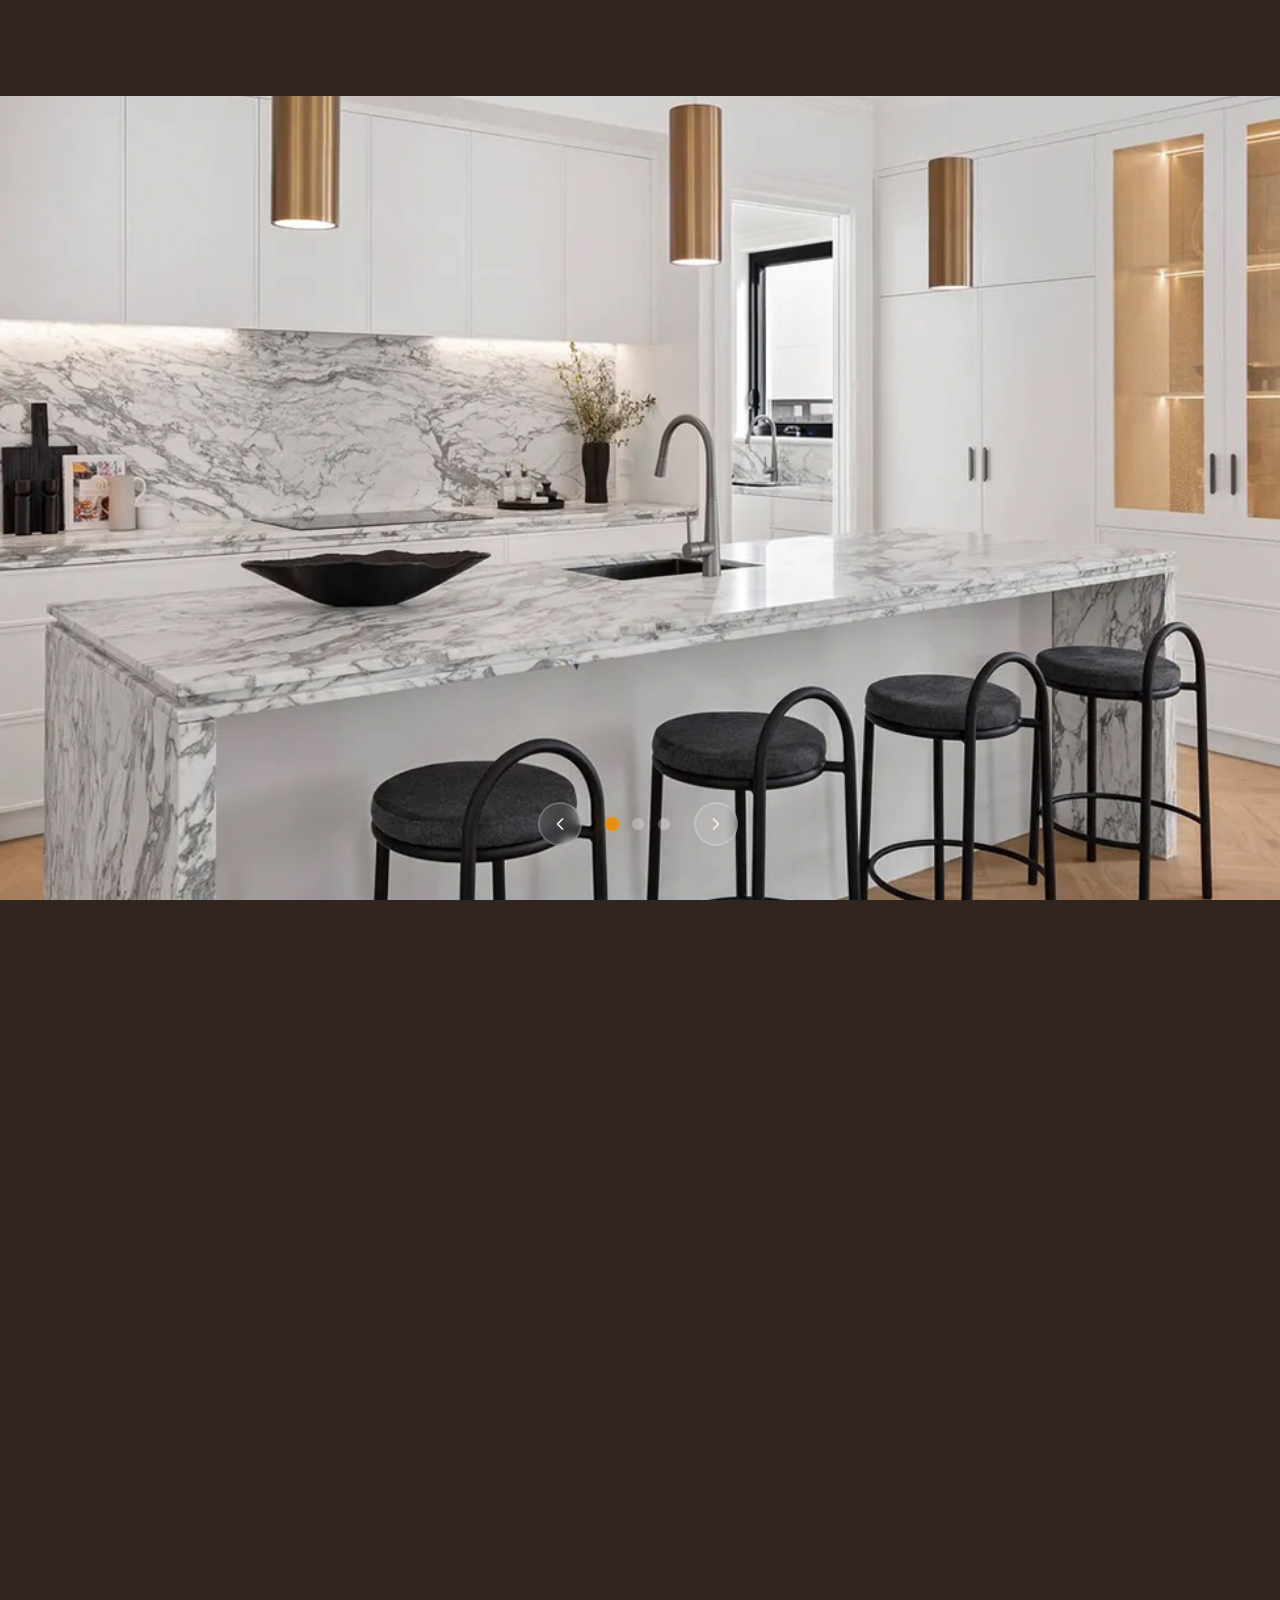
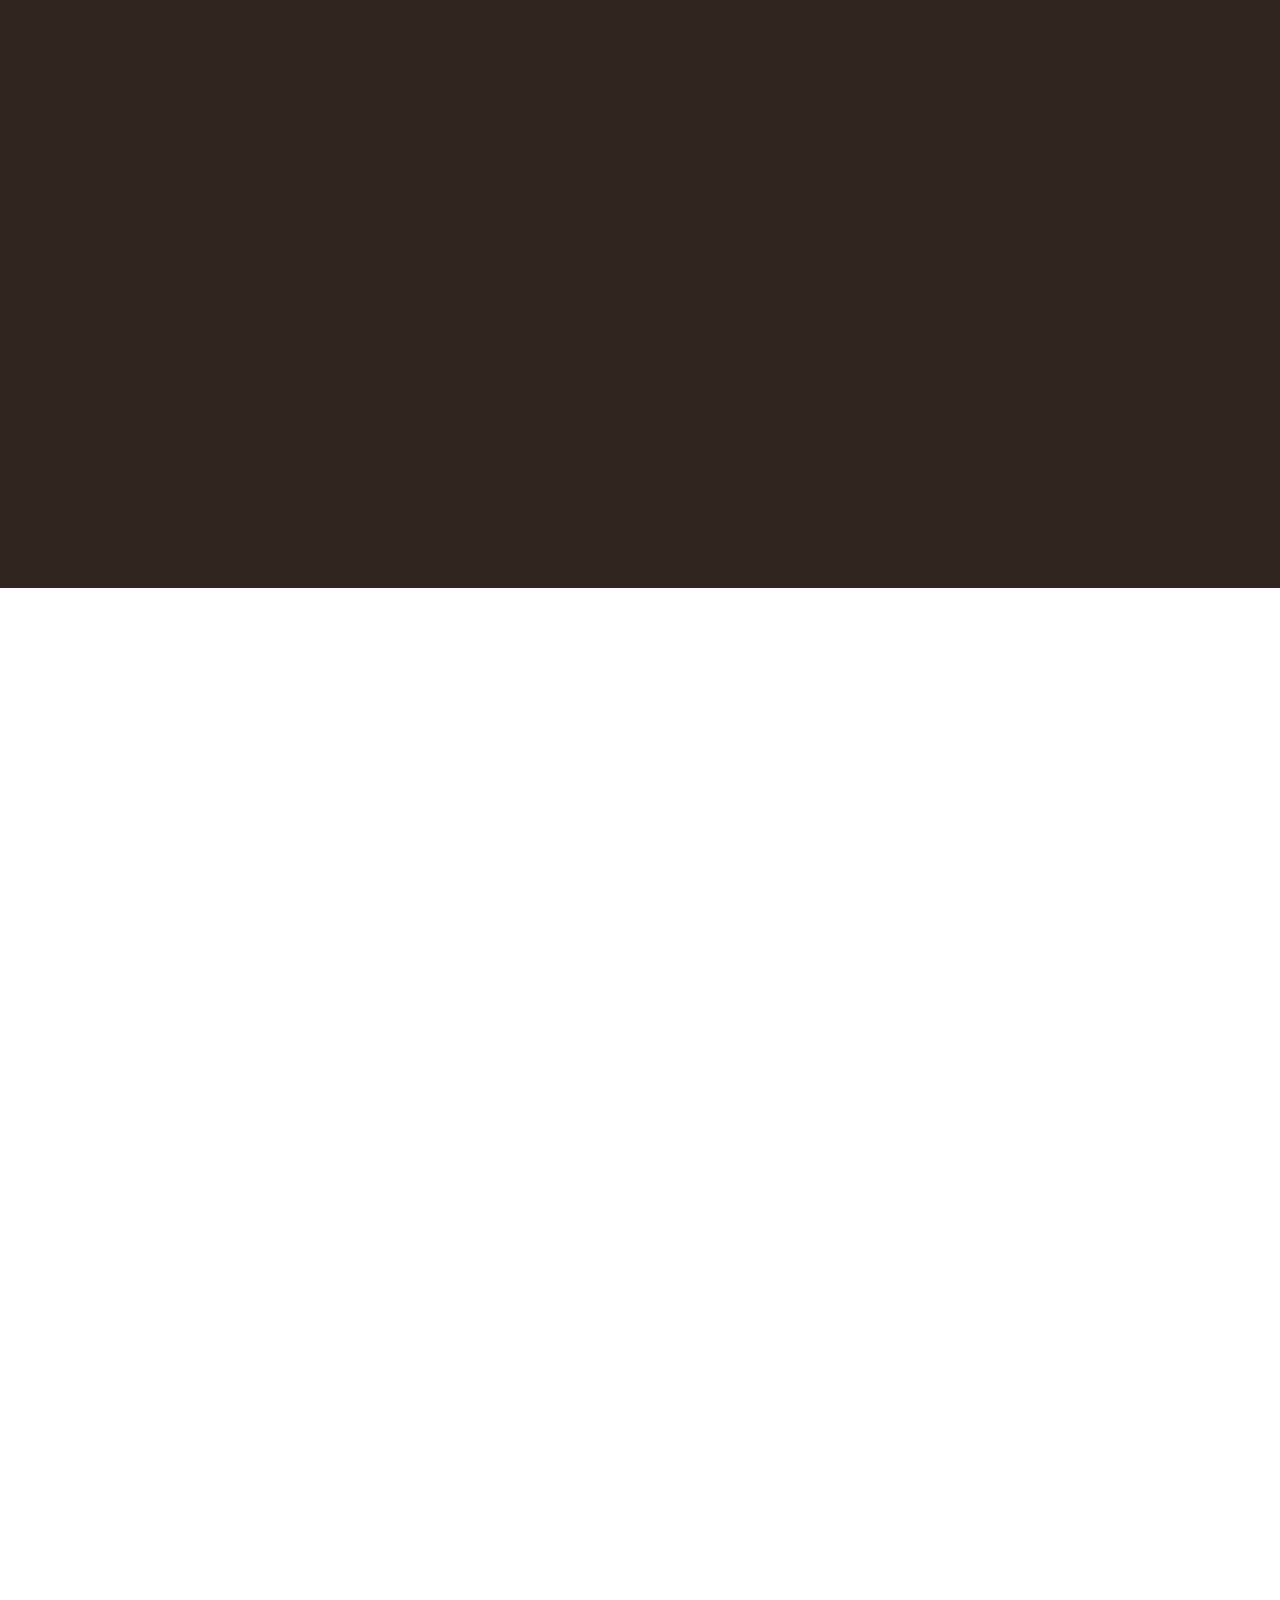
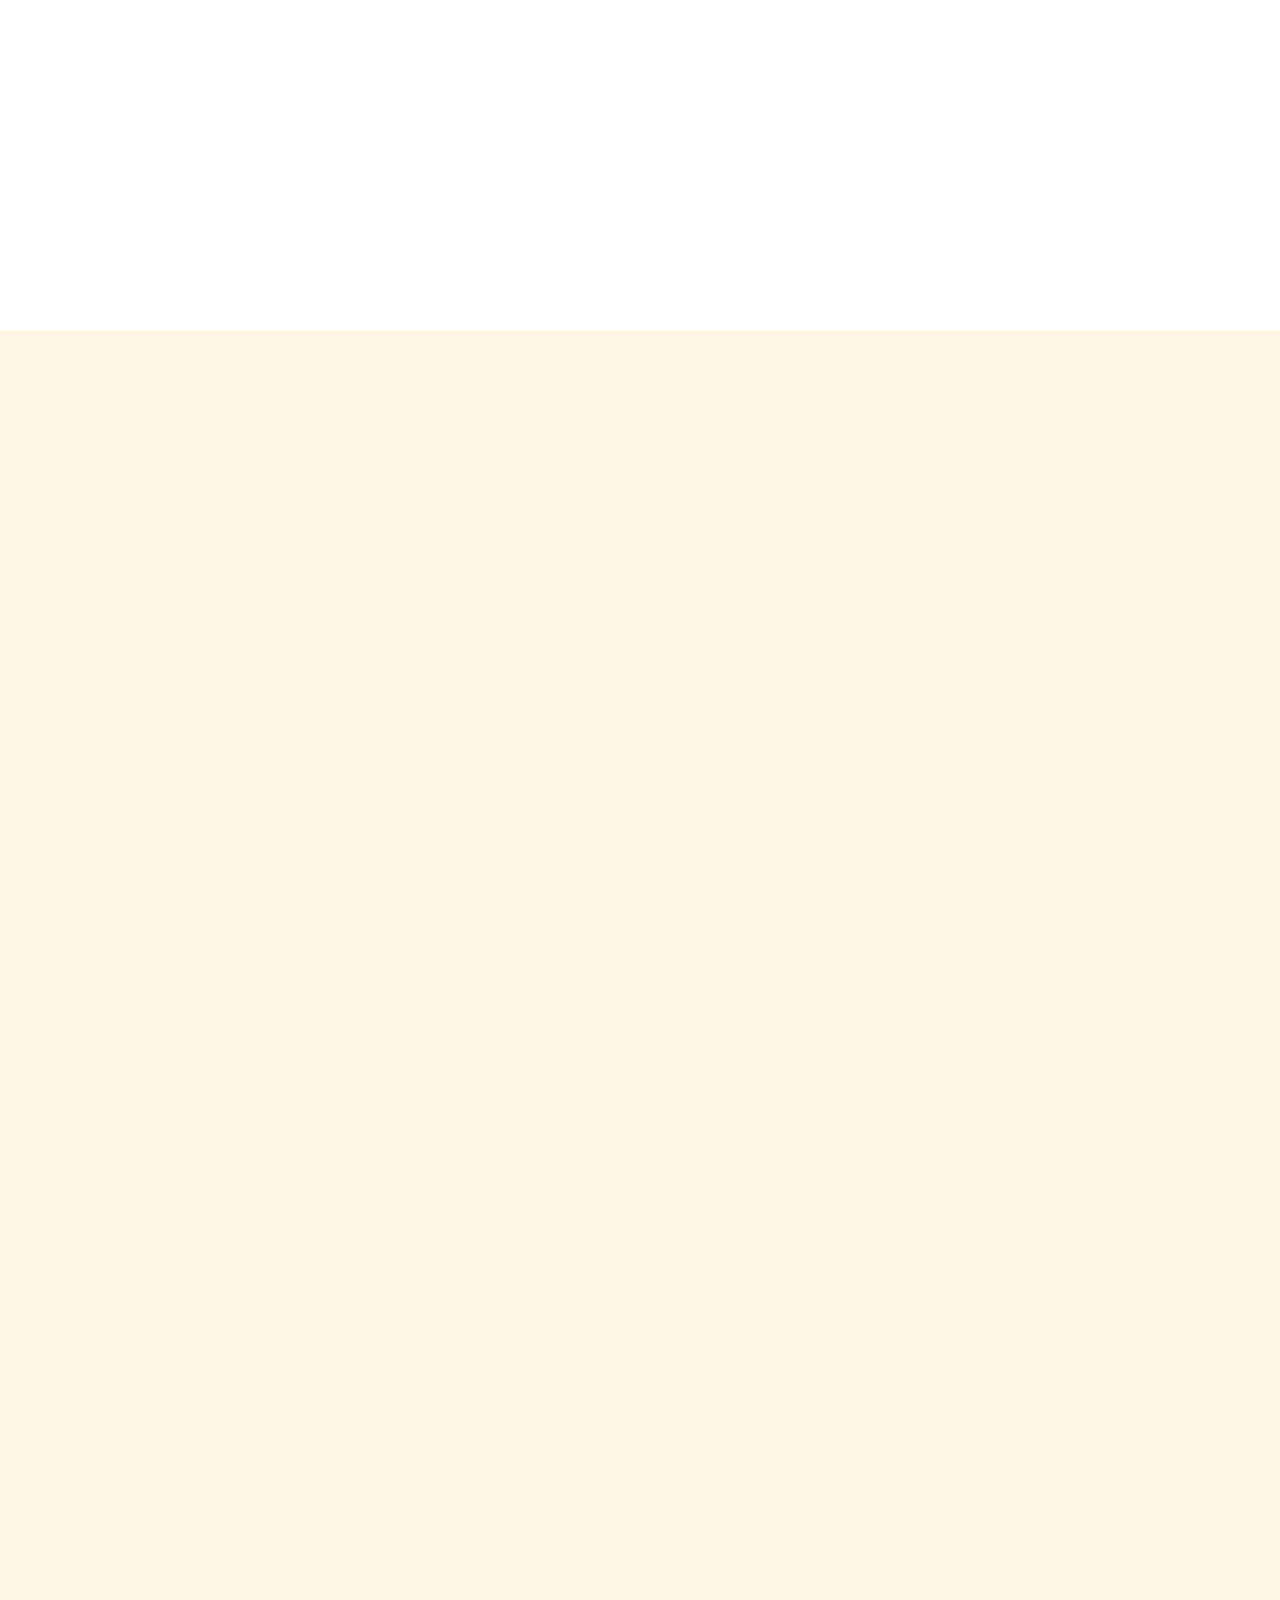
==== commit eafdbdf5: "Name change" ====
--- a/index.html
+++ b/index.html
@@ -6,7 +6,7 @@
     ================================================== -->
     <meta charset="utf-8">
     <meta name="viewport" content="width=device-width, initial-scale=1">
-    <title>Monica</title>
+    <title>Cabinets2go</title>
 
     <script>
         document.documentElement.classList.remove('no-js');
@@ -101,7 +101,7 @@
                 <div class="column lg-12 s-intro__content-inner grid-block">
                     
                     <div class="s-intro__content-text" style="margin-top: 200px;">
-                        <div class="s-intro__content-pretitle text-pretitle">Hello, I'm Monica</div>
+                        <div class="s-intro__content-pretitle text-pretitle">Hello, I'm Cabinets2go</div>
                         <h1 class="s-intro__content-title" style="margin-top: 0px;color:white">
                             I create marketing <br>
                             strategies for your <br>
@@ -648,7 +648,7 @@
         <footer class="s-footer">
             <div class="row s-footer__content">
                 <div class="column xl-6 lg-6 md-12 s-footer__block s-footer__about">                    
-                    <h3>About Monica</h3>
+                    <h3>About Cabinets2go</h3>
                     <p>
                     Lorem ipsum dolor sit amet consectetur adipisicing elit. Voluptas illum quasi facere libero, 
                     fugiat laboriosam possimus reprehenderit eveniet vero voluptatum fugit ad quis veritatis suscipit beatae 
@@ -716,7 +716,7 @@
                 </div>
                 <div class="column xl-6 lg-12">
                     <p class="ss-copyright">
-                        <span>© Copyright Monica 2022</span> 
+                        <span>© Copyright Cabinets2go 2022</span> 
                         <span>Design by <a href="https://www.styleshout.com/">StyleShout</a> Distribution By <a href="https://themewagon.com">ThemeWagon</a></span>
                     </p>
                 </div>
--- a/css/vendor.css
+++ b/css/vendor.css
@@ -0,0 +1,776 @@
+/* ===================================================================
+ * Cabinets2go Third-party Stylesheets
+ * Template Ver. 1.0.0
+ * 12-13-2022
+ * -------------------------------------------------------------------
+ *
+ * TOC:
+ * # PrismJS
+ * # Swiper
+ *
+ * ------------------------------------------------------------------- */
+
+
+/* ===================================================================
+ * # PrismJS 1.20.0
+ *   https://prismjs.com/download.html#themes=prism-okaidia&languages=markup+css+clike+javascript+markup-templating+php 
+ *   
+ *   okaidia theme for JavaScript, CSS and HTML
+ *   Loosely based on Monokai textmate theme by http://www.monokai.nl/
+ *   @author ocodia
+ * ------------------------------------------------------------------- */
+code[class*=language-],
+pre[class*=language-] {
+  color          : #f8f8f2;
+  background     : none;
+  text-shadow    : 0 1px rgba(0, 0, 0, 0.3);
+  font-family    : var(--font-mono);
+  font-size      : calc(var(--text-size) * 0.9444);
+  text-align     : left;
+  white-space    : pre;
+  word-spacing   : normal;
+  word-break     : normal;
+  word-wrap      : normal;
+  line-height    : var(--vspace-1);
+  -moz-tab-size  : 4;
+  -o-tab-size    : 4;
+  tab-size       : 4;
+  -webkit-hyphens: none;
+  -ms-hyphens    : none;
+  hyphens        : none;
+}
+
+/* Code blocks */
+pre[class*=language-] {
+  padding : var(--vspace-0_5) 0 var(--vspace-1);
+  margin  : var(--vspace-1) 0;
+  overflow: auto;
+}
+
+:not(pre)>code[class*=language-],
+pre[class*=language-] {
+  background: #272822;
+}
+
+/* Inline code */
+:not(pre)>code[class*=language-] {
+  padding    : 0.1em;
+  white-space: normal;
+}
+
+.token.comment,
+.token.prolog,
+.token.doctype,
+.token.cdata {
+  color: slategray;
+}
+
+.token.punctuation {
+  color: #f8f8f2;
+}
+
+.token.namespace {
+  opacity: 0.7;
+}
+
+.token.property,
+.token.tag,
+.token.constant,
+.token.symbol,
+.token.deleted {
+  color: #f92672;
+}
+
+.token.boolean,
+.token.number {
+  color: #ae81ff;
+}
+
+.token.selector,
+.token.attr-name,
+.token.string,
+.token.char,
+.token.builtin,
+.token.inserted {
+  color: #a6e22e;
+}
+
+.token.operator,
+.token.entity,
+.token.url,
+.language-css .token.string,
+.style .token.string,
+.token.variable {
+  color: #f8f8f2;
+}
+
+.token.atrule,
+.token.attr-value,
+.token.function,
+.token.class-name {
+  color: #e6db74;
+}
+
+.token.keyword {
+  color: #66d9ef;
+}
+
+.token.regex,
+.token.important {
+  color: #fd971f;
+}
+
+.token.important,
+.token.bold {
+  font-weight: bold;
+}
+
+.token.italic {
+  font-style: italic;
+}
+
+.token.entity {
+  cursor: help;
+}
+
+
+
+/* ===================================================================
+ * # Swiper 6.4.5
+ *   Most modern mobile touch slider and framework with hardware accelerated transitions
+ *   https://swiperjs.com
+ *
+ *   Copyright 2014-2020 Vladimir Kharlampidi
+ *
+ *   Released under the MIT License
+ *
+ *   Released on: December 18, 2020
+ * ------------------------------------------------------------------- */
+@font-face {
+  font-family: "swiper-icons";
+  src        : url("data:application/font-woff;charset=utf-8;base64, [base64]//wADZ2x5ZgAAAywAAADMAAAD2MHtryVoZWFkAAABbAAAADAAAAA2E2+eoWhoZWEAAAGcAAAAHwAAACQC9gDzaG10eAAAAigAAAAZAAAArgJkABFsb2NhAAAC0AAAAFoAAABaFQAUGG1heHAAAAG8AAAAHwAAACAAcABAbmFtZQAAA/gAAAE5AAACXvFdBwlwb3N0AAAFNAAAAGIAAACE5s74hXjaY2BkYGAAYpf5Hu/j+W2+MnAzMYDAzaX6QjD6/4//Bxj5GA8AuRwMYGkAPywL13jaY2BkYGA88P8Agx4j+/8fQDYfA1AEBWgDAIB2BOoAeNpjYGRgYNBh4GdgYgABEMnIABJzYNADCQAACWgAsQB42mNgYfzCOIGBlYGB0YcxjYGBwR1Kf2WQZGhhYGBiYGVmgAFGBiQQkOaawtDAoMBQxXjg/wEGPcYDDA4wNUA2CCgwsAAAO4EL6gAAeNpj2M0gyAACqxgGNWBkZ2D4/wMA+xkDdgAAAHjaY2BgYGaAYBkGRgYQiAHyGMF8FgYHIM3DwMHABGQrMOgyWDLEM1T9/w8UBfEMgLzE////P/5//f/V/xv+r4eaAAeMbAxwIUYmIMHEgKYAYjUcsDAwsLKxc3BycfPw8jEQA/[base64]/uznmfPFBNODM2K7MTQ45YEAZqGP81AmGGcF3iPqOop0r1SPTaTbVkfUe4HXj97wYE+yNwWYxwWu4v1ugWHgo3S1XdZEVqWM7ET0cfnLGxWfkgR42o2PvWrDMBSFj/IHLaF0zKjRgdiVMwScNRAoWUoH78Y2icB/yIY09An6AH2Bdu/UB+yxopYshQiEvnvu0dURgDt8QeC8PDw7Fpji3fEA4z/PEJ6YOB5hKh4dj3EvXhxPqH/SKUY3rJ7srZ4FZnh1PMAtPhwP6fl2PMJMPDgeQ4rY8YT6Gzao0eAEA409DuggmTnFnOcSCiEiLMgxCiTI6Cq5DZUd3Qmp10vO0LaLTd2cjN4fOumlc7lUYbSQcZFkutRG7g6JKZKy0RmdLY680CDnEJ+UMkpFFe1RN7nxdVpXrC4aTtnaurOnYercZg2YVmLN/d/gczfEimrE/fs/bOuq29Zmn8tloORaXgZgGa78yO9/cnXm2BpaGvq25Dv9S4E9+5SIc9PqupJKhYFSSl47+Qcr1mYNAAAAeNptw0cKwkAAAMDZJA8Q7OUJvkLsPfZ6zFVERPy8qHh2YER+3i/BP83vIBLLySsoKimrqKqpa2hp6+jq6RsYGhmbmJqZSy0sraxtbO3sHRydnEMU4uR6yx7JJXveP7WrDycAAAAAAAH//wACeNpjYGRgYOABYhkgZgJCZgZNBkYGLQZtIJsFLMYAAAw3ALgAeNolizEKgDAQBCchRbC2sFER0YD6qVQiBCv/H9ezGI6Z5XBAw8CBK/m5iQQVauVbXLnOrMZv2oLdKFa8Pjuru2hJzGabmOSLzNMzvutpB3N42mNgZGBg4GKQYzBhYMxJLMlj4GBgAYow/P/PAJJhLM6sSoWKfWCAAwDAjgbRAAB42mNgYGBkAIIbCZo5IPrmUn0hGA0AO8EFTQAA") format("woff");
+  font-weight: 400;
+  font-style : normal;
+}
+
+:root {
+  --swiper-theme-color: #007aff;
+}
+
+.swiper-container {
+  margin-left : auto;
+  margin-right: auto;
+  position    : relative;
+  overflow    : hidden;
+  list-style  : none;
+  padding     : 0;
+  /* Fix of Webkit flickering */
+  z-index     : 1;
+}
+
+.swiper-container-vertical>.swiper-wrapper {
+  flex-direction: column;
+}
+
+.swiper-wrapper {
+  position           : relative;
+  width              : 100%;
+  height             : 100%;
+  z-index            : 1;
+  display            : flex;
+  transition-property: transform;
+  box-sizing         : content-box;
+}
+
+.swiper-container-android .swiper-slide,
+.swiper-wrapper {
+  transform: translate3d(0px, 0, 0);
+}
+
+.swiper-container-multirow>.swiper-wrapper {
+  flex-wrap: wrap;
+}
+
+.swiper-container-multirow-column>.swiper-wrapper {
+  flex-wrap     : wrap;
+  flex-direction: column;
+}
+
+.swiper-container-free-mode>.swiper-wrapper {
+  transition-timing-function: ease-out;
+  margin                    : 0 auto;
+}
+
+.swiper-slide {
+  flex-shrink        : 0;
+  width              : 100%;
+  height             : 100%;
+  position           : relative;
+  transition-property: transform;
+}
+
+.swiper-slide-invisible-blank {
+  visibility: hidden;
+}
+
+/* Auto Height */
+.swiper-container-autoheight,
+.swiper-container-autoheight .swiper-slide {
+  height: auto;
+}
+
+.swiper-container-autoheight .swiper-wrapper {
+  align-items        : flex-start;
+  transition-property: transform, height;
+}
+
+/* 3D Effects */
+.swiper-container-3d {
+  perspective: 1200px;
+}
+
+.swiper-container-3d .swiper-wrapper,
+.swiper-container-3d .swiper-slide,
+.swiper-container-3d .swiper-slide-shadow-left,
+.swiper-container-3d .swiper-slide-shadow-right,
+.swiper-container-3d .swiper-slide-shadow-top,
+.swiper-container-3d .swiper-slide-shadow-bottom,
+.swiper-container-3d .swiper-cube-shadow {
+  transform-style: preserve-3d;
+}
+
+.swiper-container-3d .swiper-slide-shadow-left,
+.swiper-container-3d .swiper-slide-shadow-right,
+.swiper-container-3d .swiper-slide-shadow-top,
+.swiper-container-3d .swiper-slide-shadow-bottom {
+  position      : absolute;
+  left          : 0;
+  top           : 0;
+  width         : 100%;
+  height        : 100%;
+  pointer-events: none;
+  z-index       : 10;
+}
+
+.swiper-container-3d .swiper-slide-shadow-left {
+  background-image: linear-gradient(to left, rgba(0, 0, 0, 0.5), rgba(0, 0, 0, 0));
+}
+
+.swiper-container-3d .swiper-slide-shadow-right {
+  background-image: linear-gradient(to right, rgba(0, 0, 0, 0.5), rgba(0, 0, 0, 0));
+}
+
+.swiper-container-3d .swiper-slide-shadow-top {
+  background-image: linear-gradient(to top, rgba(0, 0, 0, 0.5), rgba(0, 0, 0, 0));
+}
+
+.swiper-container-3d .swiper-slide-shadow-bottom {
+  background-image: linear-gradient(to bottom, rgba(0, 0, 0, 0.5), rgba(0, 0, 0, 0));
+}
+
+/* CSS Mode */
+.swiper-container-css-mode>.swiper-wrapper {
+  overflow          : auto;
+  scrollbar-width   : none;
+  /* For Firefox */
+  -ms-overflow-style: none;
+  /* For Internet Explorer and Edge */
+}
+
+.swiper-container-css-mode>.swiper-wrapper::-webkit-scrollbar {
+  display: none;
+}
+
+.swiper-container-css-mode>.swiper-wrapper>.swiper-slide {
+  scroll-snap-align: start start;
+}
+
+.swiper-container-horizontal.swiper-container-css-mode>.swiper-wrapper {
+  -ms-scroll-snap-type: x mandatory;
+  scroll-snap-type    : x mandatory;
+}
+
+.swiper-container-vertical.swiper-container-css-mode>.swiper-wrapper {
+  -ms-scroll-snap-type: y mandatory;
+  scroll-snap-type    : y mandatory;
+}
+
+:root {
+  --swiper-navigation-size   : 44px;
+  /*
+    --swiper-navigation-color: var(--swiper-theme-color);
+    */
+}
+
+.swiper-button-prev,
+.swiper-button-next {
+  position       : absolute;
+  top            : 50%;
+  width          : calc(var(--swiper-navigation-size) / 44 * 27);
+  height         : var(--swiper-navigation-size);
+  margin-top     : calc(-1 * var(--swiper-navigation-size) / 2);
+  z-index        : 10;
+  cursor         : pointer;
+  display        : flex;
+  align-items    : center;
+  justify-content: center;
+  color          : var(--swiper-navigation-color, var(--swiper-theme-color));
+}
+
+.swiper-button-prev.swiper-button-disabled,
+.swiper-button-next.swiper-button-disabled {
+  opacity       : 0.35;
+  cursor        : auto;
+  pointer-events: none;
+}
+
+.swiper-button-prev:after,
+.swiper-button-next:after {
+  font-family   : swiper-icons;
+  font-size     : var(--swiper-navigation-size);
+  text-transform: none !important;
+  letter-spacing: 0;
+  text-transform: none;
+  font-variant  : initial;
+  line-height   : 1;
+}
+
+.swiper-button-prev,
+.swiper-container-rtl .swiper-button-next {
+  left : 10px;
+  right: auto;
+}
+
+.swiper-button-prev:after,
+.swiper-container-rtl .swiper-button-next:after {
+  content: "prev";
+}
+
+.swiper-button-next,
+.swiper-container-rtl .swiper-button-prev {
+  right: 10px;
+  left : auto;
+}
+
+.swiper-button-next:after,
+.swiper-container-rtl .swiper-button-prev:after {
+  content: "next";
+}
+
+.swiper-button-prev.swiper-button-white,
+.swiper-button-next.swiper-button-white {
+  --swiper-navigation-color: #ffffff;
+}
+
+.swiper-button-prev.swiper-button-black,
+.swiper-button-next.swiper-button-black {
+  --swiper-navigation-color: #000000;
+}
+
+.swiper-button-lock {
+  display: none;
+}
+
+:root {
+  /*
+    --swiper-pagination-color: var(--swiper-theme-color);
+    */
+}
+
+.swiper-pagination {
+  position  : absolute;
+  text-align: center;
+  transition: 300ms opacity;
+  transform : translate3d(0, 0, 0);
+  z-index   : 10;
+}
+
+.swiper-pagination.swiper-pagination-hidden {
+  opacity: 0;
+}
+
+/* Common Styles */
+.swiper-pagination-fraction,
+.swiper-pagination-custom,
+.swiper-container-horizontal>.swiper-pagination-bullets {
+  bottom: 10px;
+  left  : 0;
+  width : 100%;
+}
+
+/* Bullets */
+.swiper-pagination-bullets-dynamic {
+  overflow : hidden;
+  font-size: 0;
+}
+
+.swiper-pagination-bullets-dynamic .swiper-pagination-bullet {
+  transform: scale(0.33);
+  position : relative;
+}
+
+.swiper-pagination-bullets-dynamic .swiper-pagination-bullet-active {
+  transform: scale(1);
+}
+
+.swiper-pagination-bullets-dynamic .swiper-pagination-bullet-active-main {
+  transform: scale(1);
+}
+
+.swiper-pagination-bullets-dynamic .swiper-pagination-bullet-active-prev {
+  transform: scale(0.66);
+}
+
+.swiper-pagination-bullets-dynamic .swiper-pagination-bullet-active-prev-prev {
+  transform: scale(0.33);
+}
+
+.swiper-pagination-bullets-dynamic .swiper-pagination-bullet-active-next {
+  transform: scale(0.66);
+}
+
+.swiper-pagination-bullets-dynamic .swiper-pagination-bullet-active-next-next {
+  transform: scale(0.33);
+}
+
+.swiper-pagination-bullet {
+  width        : 8px;
+  height       : 8px;
+  display      : inline-block;
+  border-radius: 100%;
+  background   : #000;
+  opacity      : 0.2;
+}
+
+button.swiper-pagination-bullet {
+  border            : none;
+  margin            : 0;
+  padding           : 0;
+  box-shadow        : none;
+  -webkit-appearance: none;
+  -moz-appearance   : none;
+  appearance        : none;
+}
+
+.swiper-pagination-clickable .swiper-pagination-bullet {
+  cursor: pointer;
+}
+
+.swiper-pagination-bullet-active {
+  opacity   : 1;
+  background: var(--swiper-pagination-color, var(--swiper-theme-color));
+}
+
+.swiper-container-vertical>.swiper-pagination-bullets {
+  right    : 10px;
+  top      : 50%;
+  transform: translate3d(0px, -50%, 0);
+}
+
+.swiper-container-vertical>.swiper-pagination-bullets .swiper-pagination-bullet {
+  margin : 6px 0;
+  display: block;
+}
+
+.swiper-container-vertical>.swiper-pagination-bullets.swiper-pagination-bullets-dynamic {
+  top      : 50%;
+  transform: translateY(-50%);
+  width    : 8px;
+}
+
+.swiper-container-vertical>.swiper-pagination-bullets.swiper-pagination-bullets-dynamic .swiper-pagination-bullet {
+  display   : inline-block;
+  transition: 200ms transform, 200ms top;
+}
+
+.swiper-container-horizontal>.swiper-pagination-bullets .swiper-pagination-bullet {
+  margin: 0 4px;
+}
+
+.swiper-container-horizontal>.swiper-pagination-bullets.swiper-pagination-bullets-dynamic {
+  left       : 50%;
+  transform  : translateX(-50%);
+  white-space: nowrap;
+}
+
+.swiper-container-horizontal>.swiper-pagination-bullets.swiper-pagination-bullets-dynamic .swiper-pagination-bullet {
+  transition: 200ms transform, 200ms left;
+}
+
+.swiper-container-horizontal.swiper-container-rtl>.swiper-pagination-bullets-dynamic .swiper-pagination-bullet {
+  transition: 200ms transform, 200ms right;
+}
+
+/* Progress */
+.swiper-pagination-progressbar {
+  background: rgba(0, 0, 0, 0.25);
+  position  : absolute;
+}
+
+.swiper-pagination-progressbar .swiper-pagination-progressbar-fill {
+  background      : var(--swiper-pagination-color, var(--swiper-theme-color));
+  position        : absolute;
+  left            : 0;
+  top             : 0;
+  width           : 100%;
+  height          : 100%;
+  transform       : scale(0);
+  transform-origin: left top;
+}
+
+.swiper-container-rtl .swiper-pagination-progressbar .swiper-pagination-progressbar-fill {
+  transform-origin: right top;
+}
+
+.swiper-container-horizontal>.swiper-pagination-progressbar,
+.swiper-container-vertical>.swiper-pagination-progressbar.swiper-pagination-progressbar-opposite {
+  width : 100%;
+  height: 4px;
+  left  : 0;
+  top   : 0;
+}
+
+.swiper-container-vertical>.swiper-pagination-progressbar,
+.swiper-container-horizontal>.swiper-pagination-progressbar.swiper-pagination-progressbar-opposite {
+  width : 4px;
+  height: 100%;
+  left  : 0;
+  top   : 0;
+}
+
+.swiper-pagination-white {
+  --swiper-pagination-color: #ffffff;
+}
+
+.swiper-pagination-black {
+  --swiper-pagination-color: #000000;
+}
+
+.swiper-pagination-lock {
+  display: none;
+}
+
+/* Scrollbar */
+.swiper-scrollbar {
+  border-radius   : 10px;
+  position        : relative;
+  -ms-touch-action: none;
+  background      : rgba(0, 0, 0, 0.1);
+}
+
+.swiper-container-horizontal>.swiper-scrollbar {
+  position: absolute;
+  left    : 1%;
+  bottom  : 3px;
+  z-index : 50;
+  height  : 5px;
+  width   : 98%;
+}
+
+.swiper-container-vertical>.swiper-scrollbar {
+  position: absolute;
+  right   : 3px;
+  top     : 1%;
+  z-index : 50;
+  width   : 5px;
+  height  : 98%;
+}
+
+.swiper-scrollbar-drag {
+  height       : 100%;
+  width        : 100%;
+  position     : relative;
+  background   : rgba(0, 0, 0, 0.5);
+  border-radius: 10px;
+  left         : 0;
+  top          : 0;
+}
+
+.swiper-scrollbar-cursor-drag {
+  cursor: move;
+}
+
+.swiper-scrollbar-lock {
+  display: none;
+}
+
+.swiper-zoom-container {
+  width          : 100%;
+  height         : 100%;
+  display        : flex;
+  justify-content: center;
+  align-items    : center;
+  text-align     : center;
+}
+
+.swiper-zoom-container>img,
+.swiper-zoom-container>svg,
+.swiper-zoom-container>canvas {
+  max-width    : 100%;
+  max-height   : 100%;
+  -o-object-fit: contain;
+  object-fit   : contain;
+}
+
+.swiper-slide-zoomed {
+  cursor: move;
+}
+
+/* Preloader */
+:root {
+  /*
+    --swiper-preloader-color: var(--swiper-theme-color);
+    */
+}
+
+.swiper-lazy-preloader {
+  width            : 42px;
+  height           : 42px;
+  position         : absolute;
+  left             : 50%;
+  top              : 50%;
+  margin-left      : -21px;
+  margin-top       : -21px;
+  z-index          : 10;
+  transform-origin : 50%;
+  -webkit-animation: swiper-preloader-spin 1s infinite linear;
+  animation        : swiper-preloader-spin 1s infinite linear;
+  box-sizing       : border-box;
+  border           : 4px solid var(--swiper-preloader-color, var(--swiper-theme-color));
+  border-radius    : 50%;
+  border-top-color : transparent;
+}
+
+.swiper-lazy-preloader-white {
+  --swiper-preloader-color: #fff;
+}
+
+.swiper-lazy-preloader-black {
+  --swiper-preloader-color: #000;
+}
+
+@-webkit-keyframes swiper-preloader-spin {
+  100% {
+    transform: rotate(360deg);
+  }
+}
+
+@keyframes swiper-preloader-spin {
+  100% {
+    transform: rotate(360deg);
+  }
+}
+
+/* a11y */
+.swiper-container .swiper-notification {
+  position      : absolute;
+  left          : 0;
+  top           : 0;
+  pointer-events: none;
+  opacity       : 0;
+  z-index       : -1000;
+}
+
+.swiper-container-fade.swiper-container-free-mode .swiper-slide {
+  transition-timing-function: ease-out;
+}
+
+.swiper-container-fade .swiper-slide {
+  pointer-events     : none;
+  transition-property: opacity;
+}
+
+.swiper-container-fade .swiper-slide .swiper-slide {
+  pointer-events: none;
+}
+
+.swiper-container-fade .swiper-slide-active,
+.swiper-container-fade .swiper-slide-active .swiper-slide-active {
+  pointer-events: auto;
+}
+
+.swiper-container-cube {
+  overflow: visible;
+}
+
+.swiper-container-cube .swiper-slide {
+  pointer-events             : none;
+  -webkit-backface-visibility: hidden;
+  backface-visibility        : hidden;
+  z-index                    : 1;
+  visibility                 : hidden;
+  transform-origin           : 0 0;
+  width                      : 100%;
+  height                     : 100%;
+}
+
+.swiper-container-cube .swiper-slide .swiper-slide {
+  pointer-events: none;
+}
+
+.swiper-container-cube.swiper-container-rtl .swiper-slide {
+  transform-origin: 100% 0;
+}
+
+.swiper-container-cube .swiper-slide-active,
+.swiper-container-cube .swiper-slide-active .swiper-slide-active {
+  pointer-events: auto;
+}
+
+.swiper-container-cube .swiper-slide-active,
+.swiper-container-cube .swiper-slide-next,
+.swiper-container-cube .swiper-slide-prev,
+.swiper-container-cube .swiper-slide-next+.swiper-slide {
+  pointer-events: auto;
+  visibility    : visible;
+}
+
+.swiper-container-cube .swiper-slide-shadow-top,
+.swiper-container-cube .swiper-slide-shadow-bottom,
+.swiper-container-cube .swiper-slide-shadow-left,
+.swiper-container-cube .swiper-slide-shadow-right {
+  z-index                    : 0;
+  -webkit-backface-visibility: hidden;
+  backface-visibility        : hidden;
+}
+
+.swiper-container-cube .swiper-cube-shadow {
+  position  : absolute;
+  left      : 0;
+  bottom    : 0px;
+  width     : 100%;
+  height    : 100%;
+  background: #000;
+  opacity   : 0.6;
+  filter    : blur(50px);
+  z-index   : 0;
+}
+
+.swiper-container-flip {
+  overflow: visible;
+}
+
+.swiper-container-flip .swiper-slide {
+  pointer-events             : none;
+  -webkit-backface-visibility: hidden;
+  backface-visibility        : hidden;
+  z-index                    : 1;
+}
+
+.swiper-container-flip .swiper-slide .swiper-slide {
+  pointer-events: none;
+}
+
+.swiper-container-flip .swiper-slide-active,
+.swiper-container-flip .swiper-slide-active .swiper-slide-active {
+  pointer-events: auto;
+}
+
+.swiper-container-flip .swiper-slide-shadow-top,
+.swiper-container-flip .swiper-slide-shadow-bottom,
+.swiper-container-flip .swiper-slide-shadow-left,
+.swiper-container-flip .swiper-slide-shadow-right {
+  z-index                    : 0;
+  -webkit-backface-visibility: hidden;
+  backface-visibility        : hidden;
+}
